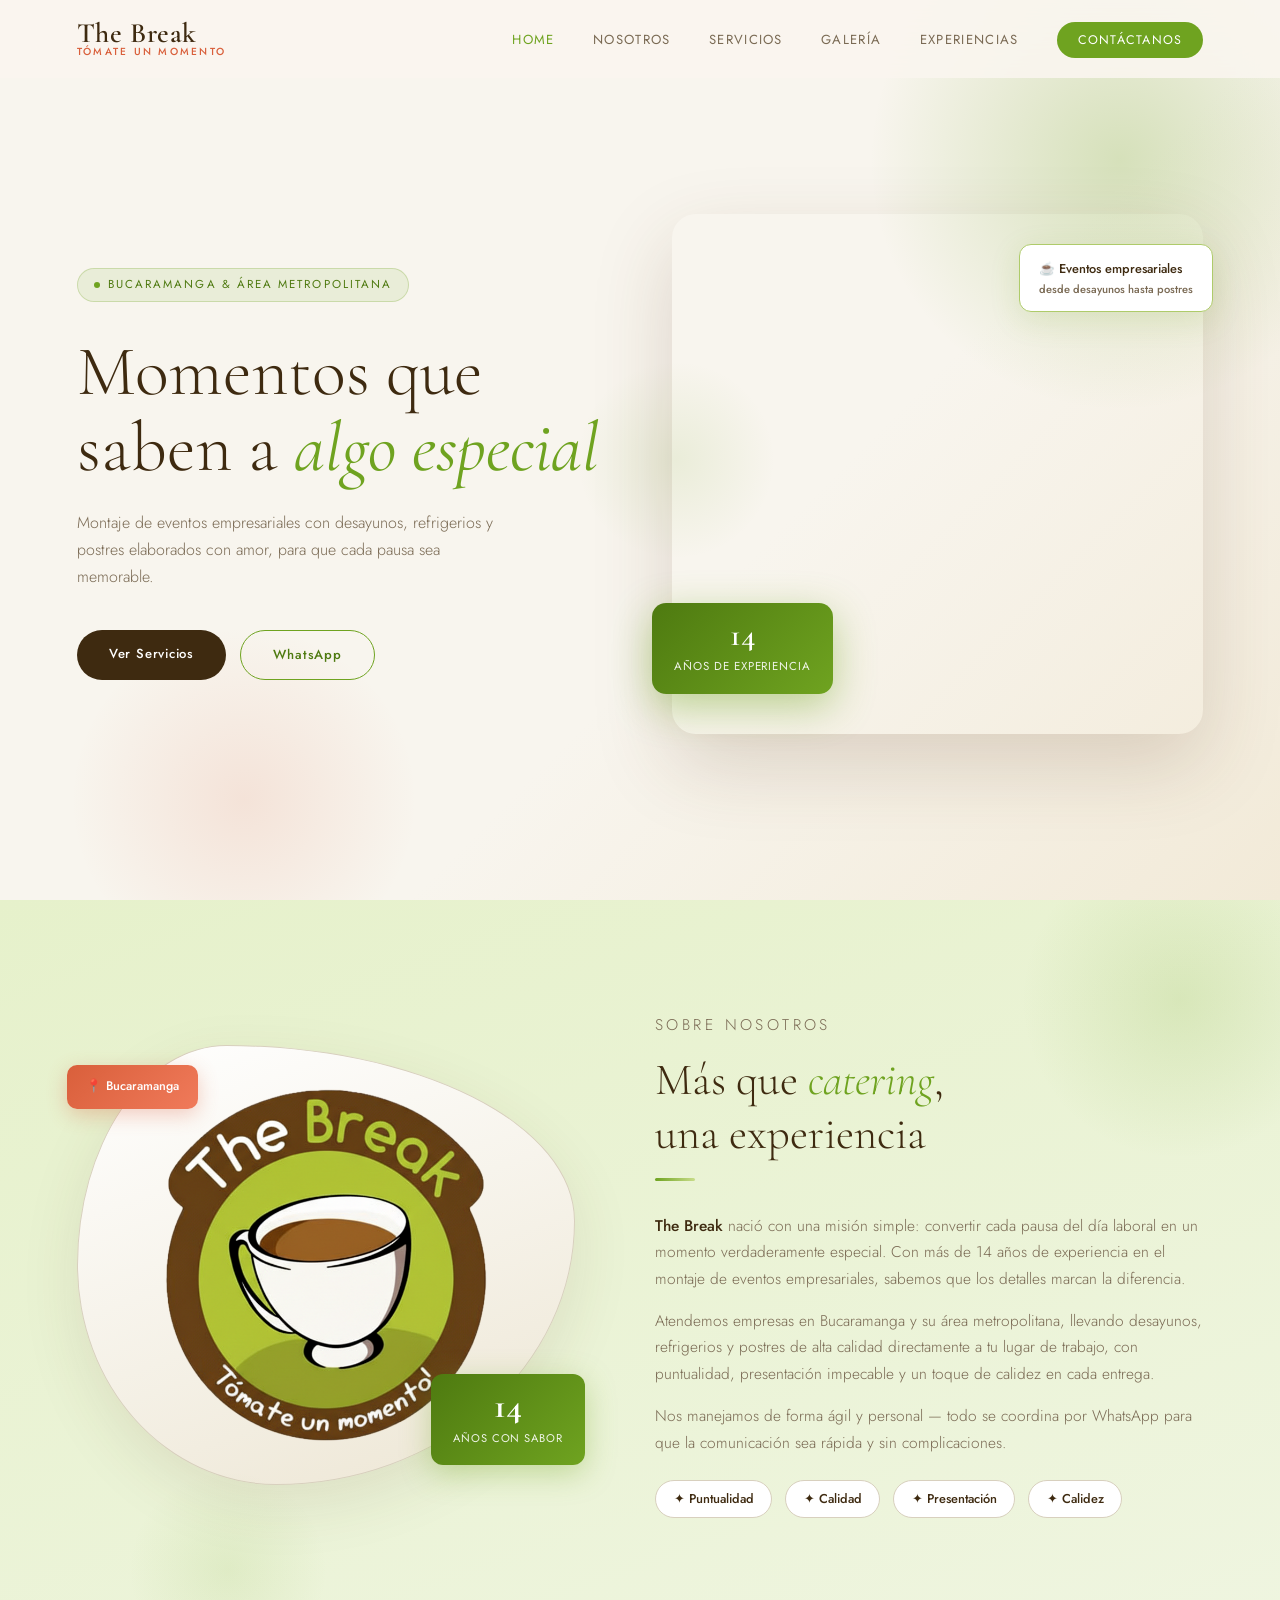
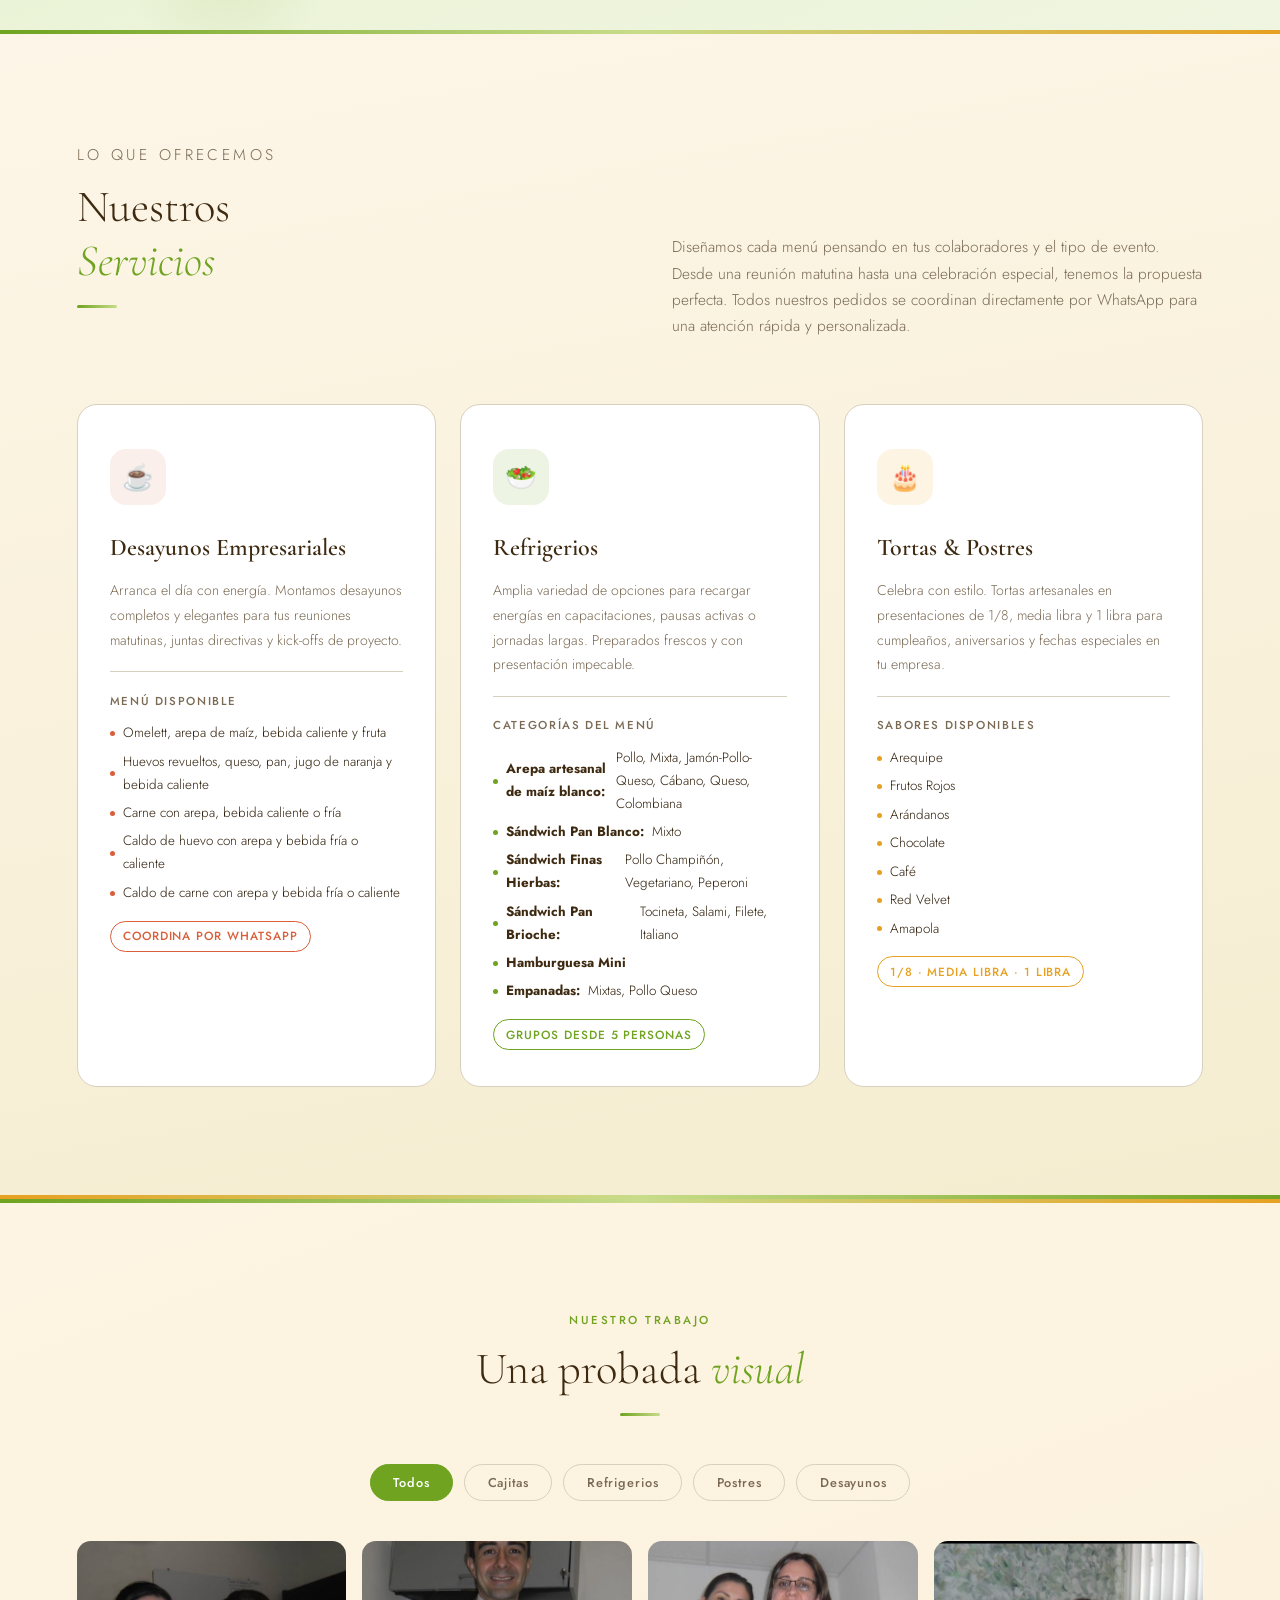
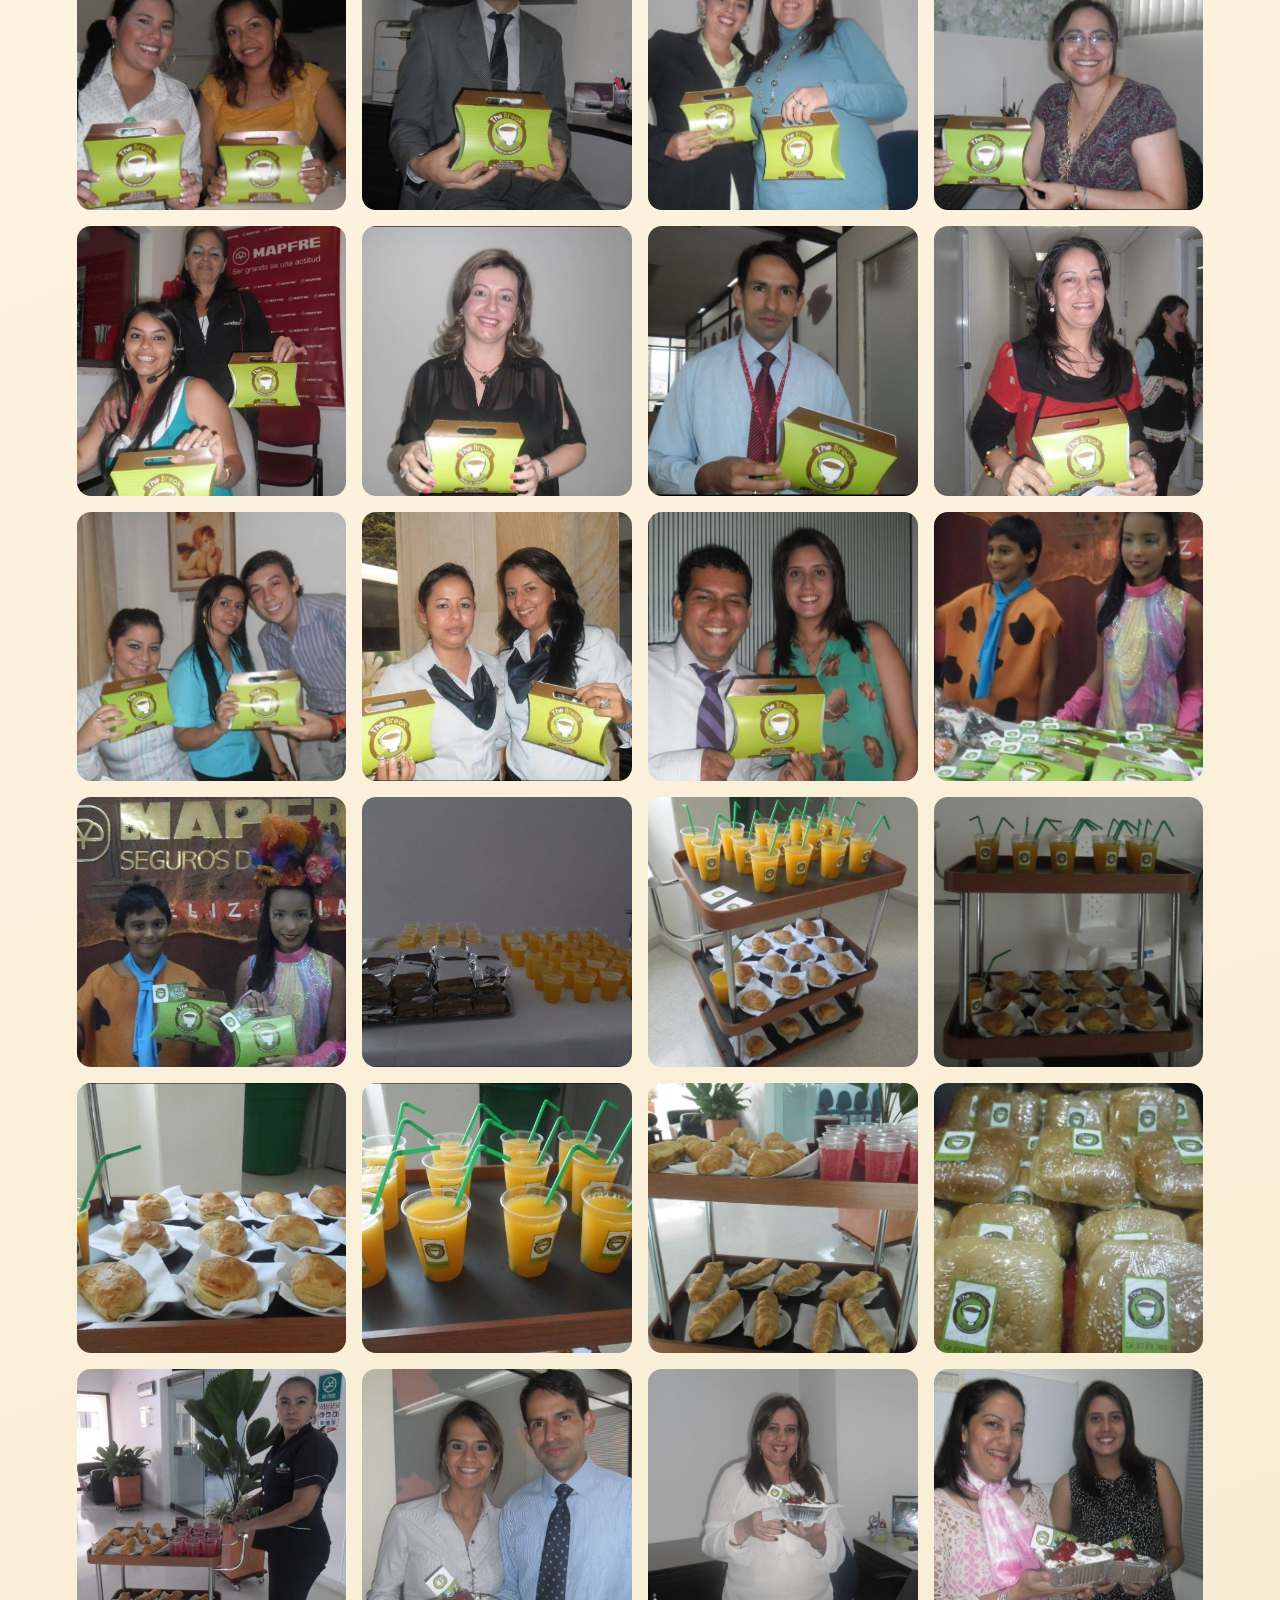
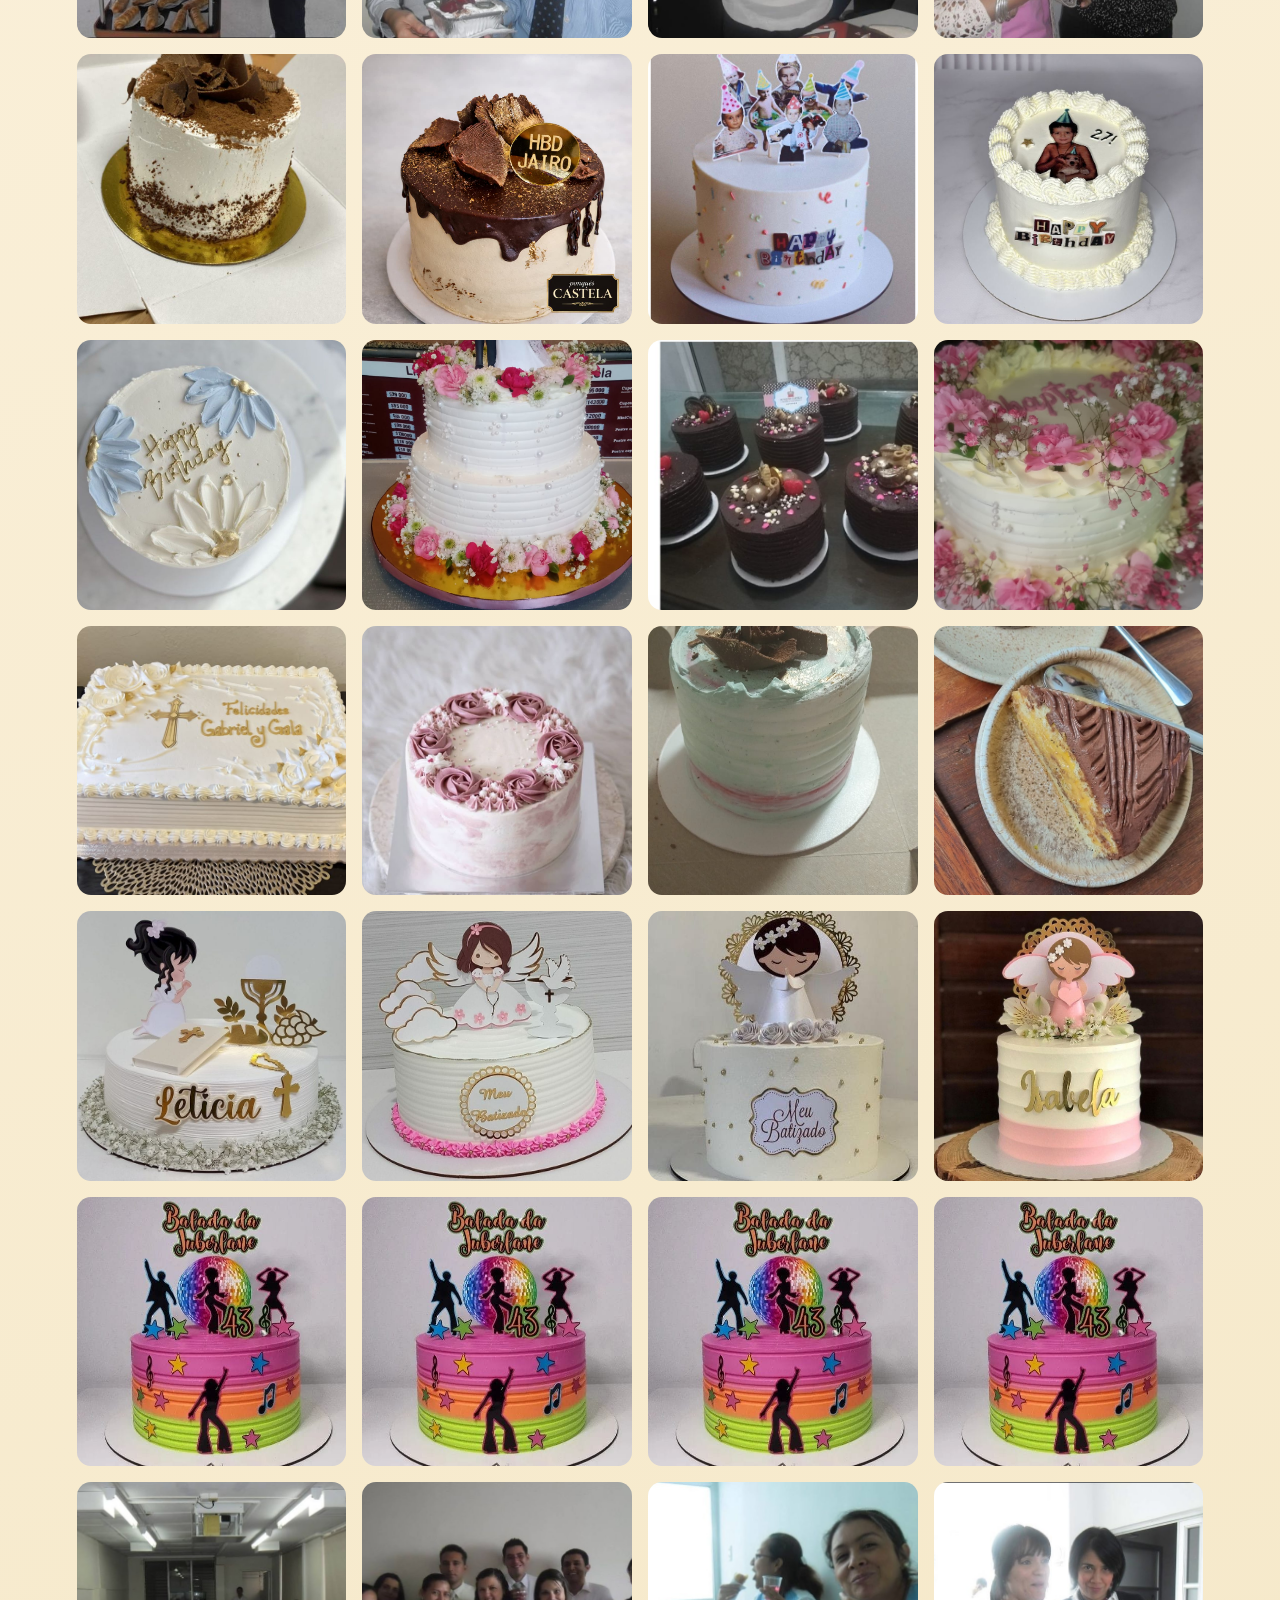
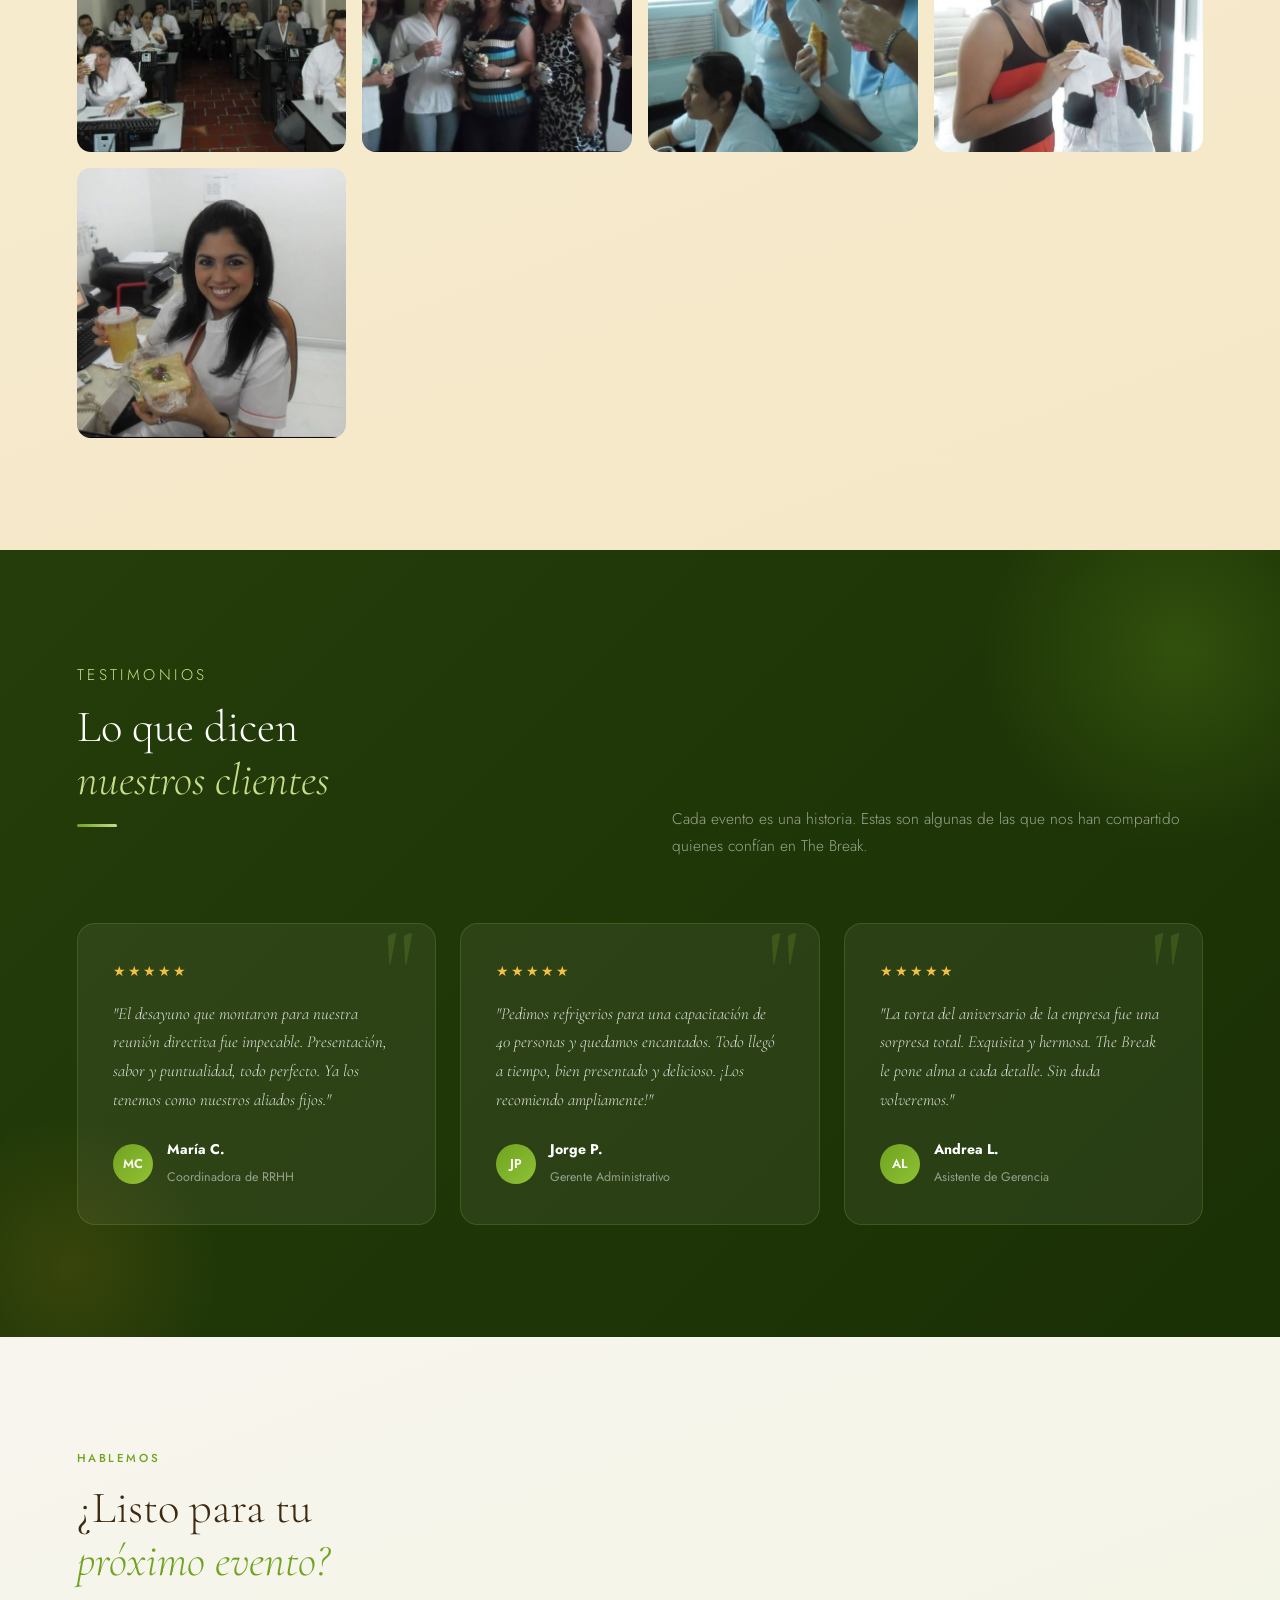
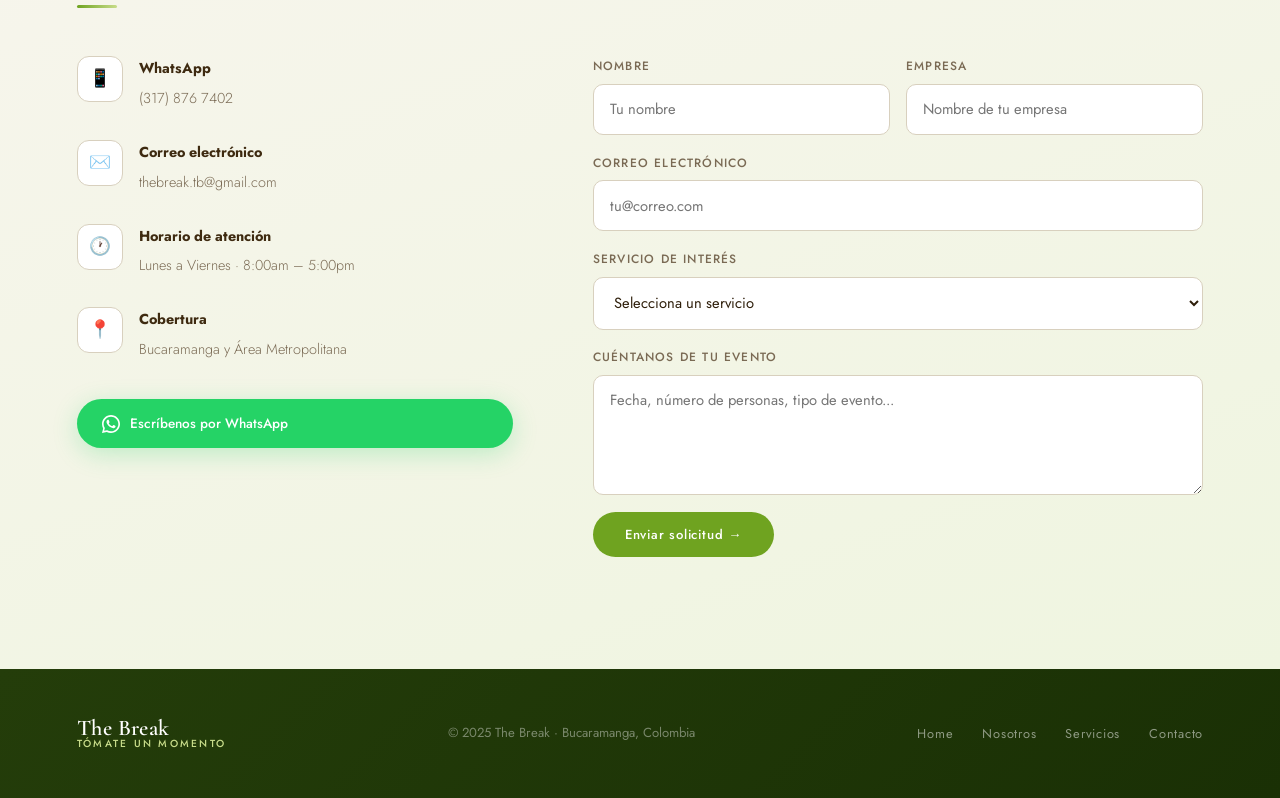
==== index.html @ 2ec9e04c "Feat: :sparkles: Add postre21 postre 22 and postre 23" ====
<!DOCTYPE html>
<html lang="es">
<head>
  <meta charset="UTF-8"/>
  <meta name="viewport" content="width=device-width, initial-scale=1.0"/>
  <title>The Break · Tómate un momento</title>
  <link href="https://fonts.googleapis.com/css2?family=Cormorant+Garamond:ital,wght@0,300;0,400;0,600;1,300;1,400&family=Jost:wght@300;400;500&display=swap" rel="stylesheet"/>
  <link rel="icon" type="image/png" href="./img/favicon.png">
  
  <!-- CSS: Design tokens & variables -->
  <link rel="stylesheet" href="./css/variables.css">
  <!-- CSS: Base styles & utilities -->
  <link rel="stylesheet" href="./css/base.css">
  <!-- CSS: Navigation -->
  <link rel="stylesheet" href="./css/navbar.css">
  <!-- CSS: Hero section -->
  <link rel="stylesheet" href="./css/hero.css">
  <!-- CSS: Common section styles -->
  <link rel="stylesheet" href="./css/sections.css">
  <!-- CSS: Services section -->
  <link rel="stylesheet" href="./css/services.css">
  <!-- CSS: Gallery & Lightbox -->
  <link rel="stylesheet" href="./css/gallery.css">
  <!-- CSS: Testimonials section -->
  <link rel="stylesheet" href="./css/testimonials.css">
  <!-- CSS: Contact section -->
  <link rel="stylesheet" href="./css/contact.css">
  <!-- CSS: Footer -->
  <link rel="stylesheet" href="./css/footer.css">
  <!-- CSS: Animations & keyframes -->
  <link rel="stylesheet" href="./css/animations.css">
  <!-- CSS: Responsive & media queries -->
  <link rel="stylesheet" href="./css/responsive.css">
</head>
<body>

<!-- ── NAV ── -->
<nav id="navbar">
  <div class="logo-wrap">
    <span class="logo-name">The Break</span>
    <span class="logo-tag">Tómate un momento</span>
  </div>
  <ul class="nav-links" id="navLinks">
    <li><a href="#home">Home</a></li>
    <li><a href="#sobre">Nosotros</a></li>
    <li><a href="#servicios">Servicios</a></li>
    <li><a href="#galeria">Galería</a></li>
    <li><a href="#experiencias">Experiencias</a></li>
    <li><a href="#contacto" class="nav-cta">Contáctanos</a></li>
  </ul>
  <button class="hamburger" id="hamburger" aria-label="Menú">
    <span></span><span></span><span></span>
  </button>
</nav>

<!-- ── HERO ── -->
<section id="home">
  <div class="hero-deco"></div>
  <div class="hero-deco2"></div>
  <div class="hero-deco3"></div>

  <div class="hero-text">
    <div class="hero-chip">Bucaramanga &amp; Área Metropolitana</div>
    <h1 class="hero-title">
      Momentos que<br>saben a <em>algo especial</em>
    </h1>
    <p class="hero-sub">
      Montaje de eventos empresariales con desayunos, refrigerios y postres elaborados con amor, para que cada pausa sea memorable.
    </p>
    <div class="hero-btns">
      <a href="#servicios" class="btn btn-primary">Ver Servicios</a>
      <a href="https://wa.me/573178767402" target="_blank" class="btn btn-outline">WhatsApp</a>
    </div>
  </div>

  <div class="hero-visual">
    <div class="hero-img-main" style="background:none; border-radius:24px; overflow:hidden;">
      <iframe
        width="100%"
        height="100%"
        src="https://www.youtube.com/embed/P0K1qlj6mms?autoplay=0&rel=0"
        title="The Break"
        frameborder="0"
        allow="accelerometer; autoplay; clipboard-write; encrypted-media; gyroscope; picture-in-picture"
        allowfullscreen
        style="position:absolute; inset:0; width:100%; height:100%;">
      </iframe>
    </div>
    <div class="hero-badge">
      <strong>14</strong>
      <span>Años de experiencia</span>
    </div>
    <div class="hero-badge2">
      ☕ Eventos empresariales
      <span>desde desayunos hasta postres</span>
    </div>
  </div>
</section>

<!-- ── SOBRE NOSOTROS ── -->
<section id="sobre">
  <div class="about-grid reveal">
    <div class="about-visual">
      <div class="about-shape">
        <img
          src="img/logo.png"
          alt="The Break Logo"
          style="width:65%; object-fit:contain;">
      </div>
      <div class="about-pill">
        <strong>14</strong>
        <span>Años con sabor</span>
      </div>
      <div class="about-pill2">📍 Bucaramanga</div>
    </div>

    <div class="about-text">
      <p class="s-label">Sobre Nosotros</p>
      <h2 class="s-title">Más que <em>catering</em>,<br>una experiencia</h2>
      <div class="s-line"></div>
      <p>
        <strong>The Break</strong> nació con una misión simple: convertir cada pausa del día laboral en un momento verdaderamente especial. Con más de 14 años de experiencia en el montaje de eventos empresariales, sabemos que los detalles marcan la diferencia.
      </p>
      <p>
        Atendemos empresas en Bucaramanga y su área metropolitana, llevando desayunos, refrigerios y postres de alta calidad directamente a tu lugar de trabajo, con puntualidad, presentación impecable y un toque de calidez en cada entrega.
      </p>
      <p>
        Nos manejamos de forma ágil y personal — todo se coordina por WhatsApp para que la comunicación sea rápida y sin complicaciones.
      </p>
      <div class="about-vals">
        <span class="val-chip">✦ Puntualidad</span>
        <span class="val-chip">✦ Calidad</span>
        <span class="val-chip">✦ Presentación</span>
        <span class="val-chip">✦ Calidez</span>
      </div>
    </div>
  </div>
</section>

<!-- ── SERVICIOS ── -->
<section id="servicios">
  <div class="services-intro reveal">
    <div>
      <p class="s-label">Lo que ofrecemos</p>
      <h2 class="s-title">Nuestros<br><em>Servicios</em></h2>
      <div class="s-line"></div>
    </div>
    <p>Diseñamos cada menú pensando en tus colaboradores y el tipo de evento. Desde una reunión matutina hasta una celebración especial, tenemos la propuesta perfecta. Todos nuestros pedidos se coordinan directamente por WhatsApp para una atención rápida y personalizada.</p>
  </div>

  <div class="services-grid reveal">

    <!-- DESAYUNOS -->
    <div class="svc-card">
      <div class="svc-icon">☕</div>
      <h3>Desayunos Empresariales</h3>
      <p>Arranca el día con energía. Montamos desayunos completos y elegantes para tus reuniones matutinas, juntas directivas y kick-offs de proyecto.</p>
      <div class="svc-details">
        <h4>Menú disponible</h4>
        <ul class="svc-includes">
          <li>Omelett, arepa de maíz, bebida caliente y fruta</li>
          <li>Huevos revueltos, queso, pan, jugo de naranja y bebida caliente</li>
          <li>Carne con arepa, bebida caliente o fría</li>
          <li>Caldo de huevo con arepa y bebida fría o caliente</li>
          <li>Caldo de carne con arepa y bebida fría o caliente</li>
        </ul>
        <span class="svc-tag">Coordina por WhatsApp</span>
      </div>
    </div>

    <!-- REFRIGERIOS -->
    <div class="svc-card">
      <div class="svc-icon">🥗</div>
      <h3>Refrigerios</h3>
      <p>Amplia variedad de opciones para recargar energías en capacitaciones, pausas activas o jornadas largas. Preparados frescos y con presentación impecable.</p>
      <div class="svc-details">
        <h4>Categorías del menú</h4>
        <ul class="svc-includes">
          <li><strong style="color:var(--cafe)">Arepa artesanal de maíz blanco:</strong> Pollo, Mixta, Jamón-Pollo-Queso, Cábano, Queso, Colombiana</li>
          <li><strong style="color:var(--cafe)">Sándwich Pan Blanco:</strong> Mixto</li>
          <li><strong style="color:var(--cafe)">Sándwich Finas Hierbas:</strong> Pollo Champiñón, Vegetariano, Peperoni</li>
          <li><strong style="color:var(--cafe)">Sándwich Pan Brioche:</strong> Tocineta, Salami, Filete, Italiano</li>
          <li><strong style="color:var(--cafe)">Hamburguesa Mini</strong></li>
          <li><strong style="color:var(--cafe)">Empanadas:</strong> Mixtas, Pollo Queso</li>
        </ul>
        <span class="svc-tag">Grupos desde 5 personas</span>
      </div>
    </div>

    <!-- TORTAS & POSTRES -->
    <div class="svc-card">
      <div class="svc-icon">🎂</div>
      <h3>Tortas &amp; Postres</h3>
      <p>Celebra con estilo. Tortas artesanales en presentaciones de 1/8, media libra y 1 libra para cumpleaños, aniversarios y fechas especiales en tu empresa.</p>
      <div class="svc-details">
        <h4>Sabores disponibles</h4>
        <ul class="svc-includes">
          <li>Arequipe</li>
          <li>Frutos Rojos</li>
          <li>Arándanos</li>
          <li>Chocolate</li>
          <li>Café</li>
          <li>Red Velvet</li>
          <li>Amapola</li>
        </ul>
        <span class="svc-tag">1/8 · Media Libra · 1 Libra</span>
      </div>
    </div>

  </div>
</section>

<!-- ── GALERÍA ── -->
<section id="galeria">
  <div class="reveal" style="text-align:center; max-width:560px; margin:0 auto 3rem;">
    <p class="s-label">Nuestro trabajo</p>
    <h2 class="s-title">Una probada <em>visual</em></h2>
    <div class="s-line" style="margin: 0 auto 0;"></div>
  </div>

  <div class="gallery-filters reveal">
    <button class="gf-btn active" data-filter="all">Todos</button>
    <button class="gf-btn" data-filter="cajita">Cajitas</button>
    <button class="gf-btn" data-filter="refrigerio">Refrigerios</button>
    <button class="gf-btn" data-filter="postres">Postres</button>
    <button class="gf-btn" data-filter="desayuno">Desayunos</button>
  </div>

  <div class="gallery-grid reveal" id="galleryGrid">
    <!-- Cajitas 1–13 -->
    <div class="g-item" data-cat="cajita"><img src="img/cajita1.jpeg" alt="Cajita 1" loading="lazy"/><div class="g-overlay"><span>Cajitas</span></div></div>
    <div class="g-item" data-cat="cajita"><img src="img/cajita2.jpeg" alt="Cajita 2" loading="lazy"/><div class="g-overlay"><span>Cajitas</span></div></div>
    <div class="g-item" data-cat="cajita"><img src="img/cajita3.jpeg" alt="Cajita 3" loading="lazy"/><div class="g-overlay"><span>Cajitas</span></div></div>
    <div class="g-item" data-cat="cajita"><img src="img/cajita4.jpeg" alt="Cajita 4" loading="lazy"/><div class="g-overlay"><span>Cajitas</span></div></div>
    <div class="g-item" data-cat="cajita"><img src="img/cajita5.jpeg" alt="Cajita 5" loading="lazy"/><div class="g-overlay"><span>Cajitas</span></div></div>
    <div class="g-item" data-cat="cajita"><img src="img/cajita6.jpeg" alt="Cajita 6" loading="lazy"/><div class="g-overlay"><span>Cajitas</span></div></div>
    <div class="g-item" data-cat="cajita"><img src="img/cajita7.jpeg" alt="Cajita 7" loading="lazy"/><div class="g-overlay"><span>Cajitas</span></div></div>
    <div class="g-item" data-cat="cajita"><img src="img/cajita8.jpeg" alt="Cajita 8" loading="lazy"/><div class="g-overlay"><span>Cajitas</span></div></div>
    <div class="g-item" data-cat="cajita"><img src="img/cajita9.jpeg" alt="Cajita 9" loading="lazy"/><div class="g-overlay"><span>Cajitas</span></div></div>
    <div class="g-item" data-cat="cajita"><img src="img/cajita10.jpeg" alt="Cajita 10" loading="lazy"/><div class="g-overlay"><span>Cajitas</span></div></div>
    <div class="g-item" data-cat="cajita"><img src="img/cajita11.jpeg" alt="Cajita 11" loading="lazy"/><div class="g-overlay"><span>Cajitas</span></div></div>
    <div class="g-item" data-cat="cajita"><img src="img/cajita12.jpeg" alt="Cajita 12" loading="lazy"/><div class="g-overlay"><span>Cajitas</span></div></div>
    <div class="g-item" data-cat="cajita"><img src="img/cajita13.jpeg" alt="Cajita 13" loading="lazy"/><div class="g-overlay"><span>Cajitas</span></div></div>
    <!-- Refrigerios 1–8 -->
    <div class="g-item" data-cat="refrigerio"><img src="img/refrigerio1.jpeg" alt="Refrigerio 1" loading="lazy"/><div class="g-overlay"><span>Refrigerios</span></div></div>
    <div class="g-item" data-cat="refrigerio"><img src="img/refrigerio2.jpeg" alt="Refrigerio 2" loading="lazy"/><div class="g-overlay"><span>Refrigerios</span></div></div>
    <div class="g-item" data-cat="refrigerio"><img src="img/refrigerio3.jpeg" alt="Refrigerio 3" loading="lazy"/><div class="g-overlay"><span>Refrigerios</span></div></div>
    <div class="g-item" data-cat="refrigerio"><img src="img/refrigerio4.jpeg" alt="Refrigerio 4" loading="lazy"/><div class="g-overlay"><span>Refrigerios</span></div></div>
    <div class="g-item" data-cat="refrigerio"><img src="img/refrigerio5.jpeg" alt="Refrigerio 5" loading="lazy"/><div class="g-overlay"><span>Refrigerios</span></div></div>
    <div class="g-item" data-cat="refrigerio"><img src="img/refrigerio6.jpeg" alt="Refrigerio 6" loading="lazy"/><div class="g-overlay"><span>Refrigerios</span></div></div>
    <div class="g-item" data-cat="refrigerio"><img src="img/refrigerio7.jpeg" alt="Refrigerio 7" loading="lazy"/><div class="g-overlay"><span>Refrigerios</span></div></div>
    <div class="g-item" data-cat="refrigerio"><img src="img/refrigerio8.jpeg" alt="Refrigerio 8" loading="lazy"/><div class="g-overlay"><span>Refrigerios</span></div></div>
    <!-- Postres 1–20 -->
    <div class="g-item" data-cat="postres"><img src="img/postre1.jpeg" alt="Postre 1" loading="lazy"/><div class="g-overlay"><span>Postres</span></div></div>
    <div class="g-item" data-cat="postres"><img src="img/postre2.jpeg" alt="Postre 2" loading="lazy"/><div class="g-overlay"><span>Postres</span></div></div>
    <div class="g-item" data-cat="postres"><img src="img/postre3.jpeg" alt="Postre 3" loading="lazy"/><div class="g-overlay"><span>Postres</span></div></div>
    <div class="g-item" data-cat="postres"><img src="img/postre4.jpeg" alt="Postre 4" loading="lazy"/><div class="g-overlay"><span>Postres</span></div></div>
    <div class="g-item" data-cat="postres"><img src="img/postre5.jpeg" alt="Postre 5" loading="lazy"/><div class="g-overlay"><span>Postres</span></div></div>
    <div class="g-item" data-cat="postres"><img src="img/postre6.jpeg" alt="Postre 6" loading="lazy"/><div class="g-overlay"><span>Postres</span></div></div>
    <div class="g-item" data-cat="postres"><img src="img/postre7.jpeg" alt="Postre 7" loading="lazy"/><div class="g-overlay"><span>Postres</span></div></div>
    <div class="g-item" data-cat="postres"><img src="img/postre8.jpeg" alt="Postre 8" loading="lazy"/><div class="g-overlay"><span>Postres</span></div></div>
    <div class="g-item" data-cat="postres"><img src="img/postre9.jpeg" alt="Postre 9" loading="lazy"/><div class="g-overlay"><span>Postres</span></div></div>
    <div class="g-item" data-cat="postres"><img src="img/postre10.jpeg" alt="Postre 10" loading="lazy"/><div class="g-overlay"><span>Postres</span></div></div>
    <div class="g-item" data-cat="postres"><img src="img/postre11.jpeg" alt="Postre 11" loading="lazy"/><div class="g-overlay"><span>Postres</span></div></div>
    <div class="g-item" data-cat="postres"><img src="img/postre12.jpeg" alt="Postre 12" loading="lazy"/><div class="g-overlay"><span>Postres</span></div></div>
    <div class="g-item" data-cat="postres"><img src="img/postre13.jpeg" alt="Postre 13" loading="lazy"/><div class="g-overlay"><span>Postres</span></div></div>
    <div class="g-item" data-cat="postres"><img src="img/postre14.jpeg" alt="Postre 14" loading="lazy"/><div class="g-overlay"><span>Postres</span></div></div>
    <div class="g-item" data-cat="postres"><img src="img/postre15.jpeg" alt="Postre 15" loading="lazy"/><div class="g-overlay"><span>Postres</span></div></div>
    <div class="g-item" data-cat="postres"><img src="img/postre16.jpeg" alt="Postre 16" loading="lazy"/><div class="g-overlay"><span>Postres</span></div></div>
    <div class="g-item" data-cat="postres"><img src="img/postre17.jpeg" alt="Postre 17" loading="lazy"/><div class="g-overlay"><span>Postres</span></div></div>
    <div class="g-item" data-cat="postres"><img src="img/postre18.jpeg" alt="Postre 18" loading="lazy"/><div class="g-overlay"><span>Postres</span></div></div>
    <div class="g-item" data-cat="postres"><img src="img/postre19.jpeg" alt="Postre 19" loading="lazy"/><div class="g-overlay"><span>Postres</span></div></div>
    <div class="g-item" data-cat="postres"><img src="img/postre20.jpeg" alt="Postre 20" loading="lazy"/><div class="g-overlay"><span>Postres</span></div></div>
     <div class="g-item" data-cat="postres"><img src="img/postre20.jpeg" alt="Postre 21" loading="lazy"/><div class="g-overlay"><span>Postres</span></div></div>
      <div class="g-item" data-cat="postres"><img src="img/postre20.jpeg" alt="Postre 22" loading="lazy"/><div class="g-overlay"><span>Postres</span></div></div>
       <div class="g-item" data-cat="postres"><img src="img/postre20.jpeg" alt="Postre 23" loading="lazy"/><div class="g-overlay"><span>Postres</span></div></div>
    <!-- Desayunos 1–5 -->
    <div class="g-item" data-cat="desayuno"><img src="img/desayuno1.jpeg" alt="Desayuno 1" loading="lazy"/><div class="g-overlay"><span>Desayunos</span></div></div>
    <div class="g-item" data-cat="desayuno"><img src="img/desayuno2.jpeg" alt="Desayuno 2" loading="lazy"/><div class="g-overlay"><span>Desayunos</span></div></div>
    <div class="g-item" data-cat="desayuno"><img src="img/desayuno3.jpeg" alt="Desayuno 3" loading="lazy"/><div class="g-overlay"><span>Desayunos</span></div></div>
    <div class="g-item" data-cat="desayuno"><img src="img/desayuno4.jpeg" alt="Desayuno 4" loading="lazy"/><div class="g-overlay"><span>Desayunos</span></div></div>
    <div class="g-item" data-cat="desayuno"><img src="img/desayuno5.jpeg" alt="Desayuno 5" loading="lazy"/><div class="g-overlay"><span>Desayunos</span></div></div>
  </div>

  <!-- Lightbox -->
  <div class="lightbox" id="lightbox">
    <button class="lb-close" id="lbClose">✕</button>
    <button class="lb-nav lb-prev" id="lbPrev">‹</button>
    <div class="lb-img-wrap">
      <img id="lbImg" src="" alt=""/>
    </div>
    <button class="lb-nav lb-next" id="lbNext">›</button>
  </div>
</section>

<!-- ── EXPERIENCIAS ── -->
<section id="experiencias">
  <div class="exp-intro reveal">
    <div>
      <p class="s-label">Testimonios</p>
      <h2 class="s-title">Lo que dicen<br><em>nuestros clientes</em></h2>
      <div class="s-line"></div>
    </div>
    <p style="color:rgba(255,255,255,.55); font-weight:300; font-size:.97rem;">Cada evento es una historia. Estas son algunas de las que nos han compartido quienes confían en The Break.</p>
  </div>

  <div class="exp-grid reveal">
    <div class="exp-card">
      <div class="stars">★★★★★</div>
      <blockquote>"El desayuno que montaron para nuestra reunión directiva fue impecable. Presentación, sabor y puntualidad, todo perfecto. Ya los tenemos como nuestros aliados fijos."</blockquote>
      <div class="exp-author">
        <div class="avatar">MC</div>
        <div>
          <strong>María C.</strong>
          <span>Coordinadora de RRHH</span>
        </div>
      </div>
    </div>
    <div class="exp-card">
      <div class="stars">★★★★★</div>
      <blockquote>"Pedimos refrigerios para una capacitación de 40 personas y quedamos encantados. Todo llegó a tiempo, bien presentado y delicioso. ¡Los recomiendo ampliamente!"</blockquote>
      <div class="exp-author">
        <div class="avatar">JP</div>
        <div>
          <strong>Jorge P.</strong>
          <span>Gerente Administrativo</span>
        </div>
      </div>
    </div>
    <div class="exp-card">
      <div class="stars">★★★★★</div>
      <blockquote>"La torta del aniversario de la empresa fue una sorpresa total. Exquisita y hermosa. The Break le pone alma a cada detalle. Sin duda volveremos."</blockquote>
      <div class="exp-author">
        <div class="avatar">AL</div>
        <div>
          <strong>Andrea L.</strong>
          <span>Asistente de Gerencia</span>
        </div>
      </div>
    </div>
  </div>
</section>

<!-- ── CONTACTO ── -->
<section id="contacto">
  <div class="reveal" style="max-width:520px;">
    <p class="s-label">Hablemos</p>
    <h2 class="s-title">¿Listo para tu<br><em>próximo evento?</em></h2>
    <div class="s-line"></div>
  </div>

  <div class="contact-grid reveal">
    <div class="contact-info">
      <div class="c-item">
        <div class="c-icon">📱</div>
        <div>
          <strong>WhatsApp</strong>
          <a href="https://wa.me/573178767402" target="_blank">(317) 876 7402</a>
        </div>
      </div>
      <div class="c-item">
        <div class="c-icon">✉️</div>
        <div>
          <strong>Correo electrónico</strong>
          <a href="mailto:⁠thebreak.tb@gmail.com">⁠thebreak.tb@gmail.com</a>
        </div>
      </div>
      <div class="c-item">
        <div class="c-icon">🕐</div>
        <div>
          <strong>Horario de atención</strong>
          <span>Lunes a Viernes · 8:00am – 5:00pm</span>
        </div>
      </div>
      <div class="c-item">
        <div class="c-icon">📍</div>
        <div>
          <strong>Cobertura</strong>
          <span>Bucaramanga y Área Metropolitana</span>
        </div>
      </div>

      <a href="https://wa.me/573178767402?text=Hola%20The%20Break%2C%20quisiera%20cotizar%20un%20evento%20empresarial" target="_blank" class="wa-cta">
        <svg width="18" height="18" viewBox="0 0 24 24" fill="white"><path d="M17.472 14.382c-.297-.149-1.758-.867-2.03-.967-.273-.099-.471-.148-.67.15-.197.297-.767.966-.94 1.164-.173.199-.347.223-.644.075-.297-.15-1.255-.463-2.39-1.475-.883-.788-1.48-1.761-1.653-2.059-.173-.297-.018-.458.13-.606.134-.133.298-.347.446-.52.149-.174.198-.298.298-.497.099-.198.05-.371-.025-.52-.075-.149-.669-1.612-.916-2.207-.242-.579-.487-.5-.669-.51-.173-.008-.371-.01-.57-.01-.198 0-.52.074-.792.372-.272.297-1.04 1.016-1.04 2.479 0 1.462 1.065 2.875 1.213 3.074.149.198 2.096 3.2 5.077 4.487.709.306 1.262.489 1.694.625.712.227 1.36.195 1.871.118.571-.085 1.758-.719 2.006-1.413.248-.694.248-1.289.173-1.413-.074-.124-.272-.198-.57-.347z"/><path d="M12 0C5.373 0 0 5.373 0 12c0 2.126.558 4.12 1.531 5.856L0 24l6.293-1.499A11.94 11.94 0 0012 24c6.627 0 12-5.373 12-12S18.627 0 12 0zm0 21.818a9.8 9.8 0 01-5.007-1.37l-.36-.213-3.733.889.935-3.626-.234-.373A9.773 9.773 0 012.182 12C2.182 6.57 6.57 2.182 12 2.182c5.43 0 9.818 4.388 9.818 9.818 0 5.43-4.388 9.818-9.818 9.818z"/></svg>
        Escríbenos por WhatsApp
      </a>
    </div>

    <form name="contacto"
      method="POST"
      data-netlify="true"
      netlify-honeypot="bot-field">
      
      <input type="hidden" name="form-name" value="contacto" />
      
      <p style="display:none">
        <label>Don’t fill this out: <input name="bot-field" /></label>
      </p>
      <div class="form-row">
        <div class="form-group">
          <label for="nombre">Nombre</label>
          <input type="text" id="nombre" name="nombre" placeholder="Tu nombre" required/>
        </div>
        <div class="form-group">
          <label for="empresa">Empresa</label>
          <input type="text" id="empresa" name="empresa" placeholder="Nombre de tu empresa"/>
        </div>
      </div>
      <div class="form-group">
        <label for="email">Correo electrónico</label>
        <input type="email" id="email" name="email" placeholder="tu@correo.com" required/>
      </div>
      <div class="form-group">
        <label for="servicio">Servicio de interés</label>
        <select id="servicio" name="servicio">
          <option value="">Selecciona un servicio</option>
          <option>Desayuno Empresarial</option>
          <option>Refrigerios</option>
          <option>Torta &amp; Postres</option>
          <option>Paquete completo</option>
        </select>
      </div>
      <div class="form-group">
        <label for="mensaje">Cuéntanos de tu evento</label>
        <textarea id="mensaje" name="mensaje" placeholder="Fecha, número de personas, tipo de evento..." required></textarea>
      </div>
      <button type="submit" class="btn btn-verde" style="align-self:flex-start; font-family:'Jost',sans-serif;">
        Enviar solicitud →
      </button>
      <p id="formMsg" style="color:var(--verde-dk); font-size:.88rem; display:none; font-weight:500;">
        ✓ ¡Mensaje recibido! Te contactaremos pronto.
      </p>
    </form>
  </div>
</section>

<!-- ── FOOTER ── -->
<footer>
  <div class="footer-logo logo-wrap">
    <span class="logo-name">The Break</span>
    <span class="logo-tag">Tómate un momento</span>
  </div>
  <p>© 2025 The Break · Bucaramanga, Colombia</p>
  <div class="footer-links">
    <a href="#home">Home</a>
    <a href="#sobre">Nosotros</a>
    <a href="#servicios">Servicios</a>
    <a href="#contacto">Contacto</a>
  </div>
</footer>

<script type="module" src="./js/main.js"></script>
</body>
</html>
---- css/variables.css ----
/* ──────────────────────────────────────────────────────
   THE BREAK · DESIGN TOKENS & VARIABLES
   Color palette, typography, spacing
   ────────────────────────────────────────────────────── */

:root {
  /* ── COLORS: PRIMARY ── */
  --verde:      #6FA320;
  --verde-lt:   #8FC235;
  --verde-dk:   #4E7A10;
  --verde-pale: #EFF5E0;
  --verde-mid:  #C8DC8A;
  --verde-bg:   #243D0A;

  /* ── COLORS: ACCENTS ── */
  --coral:      #D95F3B;
  --coral-lt:   #F07A5A;
  --amber:      #E8A020;
  --amber-lt:   #F5C040;

  /* ── COLORS: NEUTRALS ── */
  --cafe:       #3E2A10;
  --cafe-lt:    #5C3F1C;
  --crema:      #F8F5EE;
  --crema2:     #EDE6D4;
  --crema3:     #E6F1CB;
  --blanco:     #ffffff;
  --texto:      #2E1E0A;
  --muted:      #7A6A54;
  --border:     #D8D0BE;
  --border-v:   #AECB6A;

  /* ── TYPOGRAPHY ── */
  --font-serif: 'Cormorant Garamond', serif;
  --font-sans: 'Jost', sans-serif;

  /* ── TRANSITIONS ── */
  --transition-fast: 0.2s;
  --transition-base: 0.3s;
  --transition-smooth: 0.4s;
  --transition-slow: 0.75s;
}
---- css/base.css ----
/* ──────────────────────────────────────────────────────
   THE BREAK · BASE STYLES
   Reset, typography, global layout
   ────────────────────────────────────────────────────── */

*,
*::before,
*::after {
  margin: 0;
  padding: 0;
  box-sizing: border-box;
}

html {
  scroll-behavior: smooth;
}

body {
  background: var(--crema);
  color: var(--texto);
  font-family: var(--font-sans);
  font-size: 16px;
  line-height: 1.7;
  position: relative;
}

/* Scrollbar styling */
::-webkit-scrollbar {
  width: 4px;
}

::-webkit-scrollbar-thumb {
  background: var(--verde);
  border-radius: 4px;
}

/* Noise texture overlay */
body::before {
  content: '';
  position: fixed;
  inset: 0;
  pointer-events: none;
  z-index: 0;
  opacity: 0.025;
  background-image: url("data:image/svg+xml,%3Csvg xmlns='http://www.w3.org/2000/svg' width='300' height='300'%3E%3Cfilter id='noise'%3E%3CfeTurbulence type='fractalNoise' baseFrequency='0.75' numOctaves='4' stitchTiles='stitch'/%3E%3C/filter%3E%3Crect width='300' height='300' filter='url(%23noise)' opacity='1'/%3E%3C/svg%3E");
}

/* Utility classes */
.btn {
  padding: 0.8rem 2rem;
  border-radius: 100px;
  font-size: 0.82rem;
  font-weight: 500;
  text-decoration: none;
  letter-spacing: 0.06em;
  transition: all var(--transition-base);
  cursor: pointer;
  border: none;
  font-family: var(--font-sans);
  display: inline-block;
}

.btn-primary {
  background: var(--cafe);
  color: var(--blanco);
}

.btn-primary:hover {
  background: var(--cafe-lt);
  transform: translateY(-2px);
  box-shadow: 0 8px 24px rgba(62, 42, 16, 0.25);
}

.btn-outline {
  background: transparent;
  color: var(--verde-dk);
  border: 1.5px solid var(--verde);
}

.btn-outline:hover {
  background: var(--verde);
  color: var(--blanco);
  transform: translateY(-2px);
}

.btn-verde {
  background: var(--verde);
  color: var(--blanco);
}

.btn-verde:hover {
  background: var(--verde-lt);
  transform: translateY(-2px);
  box-shadow: 0 8px 24px rgba(111, 163, 32, 0.35);
}

.btn-coral {
  background: var(--coral);
  color: var(--blanco);
}

.btn-coral:hover {
  background: var(--coral-lt);
  transform: translateY(-2px);
}

/* Reveal animation class */
.reveal {
  opacity: 0;
  transform: translateY(28px);
  transition: opacity var(--transition-slow) ease, transform var(--transition-slow) ease;
}

.reveal.visible {
  opacity: 1;
  transform: none;
}
---- css/navbar.css ----
/* ──────────────────────────────────────────────────────
   THE BREAK · NAVBAR STYLES
   Navigation, logo, hamburger menu
   ────────────────────────────────────────────────────── */

nav {
  position: fixed;
  top: 0;
  left: 0;
  right: 0;
  z-index: 100;
  display: flex;
  align-items: center;
  justify-content: space-between;
  padding: 1.2rem 6%;
  background: rgba(250, 246, 239, 0.9);
  backdrop-filter: blur(18px);
  -webkit-backdrop-filter: blur(18px);
  border-bottom: 1px solid transparent;
  transition: border-color var(--transition-smooth), box-shadow var(--transition-smooth);
}

nav.scrolled {
  border-color: var(--border);
  box-shadow: 0 2px 24px rgba(92, 58, 26, 0.07);
}

/* Logo */
.logo-wrap {
  display: flex;
  flex-direction: column;
  line-height: 1;
}

.logo-name {
  font-family: var(--font-serif);
  font-size: 1.75rem;
  font-weight: 600;
  color: var(--cafe);
  letter-spacing: 0.02em;
}

.logo-tag {
  font-size: 0.64rem;
  letter-spacing: 0.22em;
  text-transform: uppercase;
  color: var(--coral);
  font-weight: 500;
}

/* Navigation links */
.nav-links {
  display: flex;
  gap: 2.4rem;
  list-style: none;
}

.nav-links a {
  color: var(--muted);
  text-decoration: none;
  font-size: 0.82rem;
  font-weight: 400;
  letter-spacing: 0.1em;
  text-transform: uppercase;
  transition: color var(--transition-fast);
}

.nav-links a:hover {
  color: var(--cafe);
}

.nav-cta {
  background: var(--verde) !important;
  color: var(--blanco) !important;
  padding: 0.55rem 1.3rem !important;
  border-radius: 100px !important;
  font-size: 0.78rem !important;
  transition: background var(--transition-fast) !important;
}

.nav-cta:hover {
  background: var(--verde-lt) !important;
  color: var(--blanco) !important;
}

/* Hamburger menu */
.hamburger {
  display: none;
  flex-direction: column;
  gap: 5px;
  cursor: pointer;
  background: none;
  border: none;
}

.hamburger span {
  display: block;
  width: 24px;
  height: 1.5px;
  background: var(--cafe);
  transition: 0.3s;
}

.hamburger.open span:nth-child(1) {
  transform: translateY(6.5px) rotate(45deg);
}

.hamburger.open span:nth-child(2) {
  opacity: 0;
}

.hamburger.open span:nth-child(3) {
  transform: translateY(-6.5px) rotate(-45deg);
}
---- css/hero.css ----
/* ──────────────────────────────────────────────────────
   THE BREAK · HERO SECTION STYLES
   Hero banner, decorative elements, badges
   ────────────────────────────────────────────────────── */

#home {
  min-height: 100vh;
  display: grid;
  grid-template-columns: 1fr 1fr;
  align-items: center;
  padding: 8rem 6% 5rem;
  gap: 4rem;
  position: relative;
  overflow: hidden;
  background: linear-gradient(135deg, var(--crema) 60%, #F2EAD8 100%);
}

/* Decorative elements */
.hero-deco {
  position: absolute;
  top: -100px;
  right: -100px;
  width: 520px;
  height: 520px;
  border-radius: 50%;
  background: radial-gradient(circle, rgba(111, 163, 32, 0.25), transparent 68%);
  pointer-events: none;
  animation: pulse 6s ease-in-out infinite;
}

.hero-deco2 {
  position: absolute;
  bottom: -80px;
  left: 5%;
  width: 360px;
  height: 360px;
  border-radius: 50%;
  background: radial-gradient(circle, rgba(217, 95, 59, 0.12), transparent 68%);
  pointer-events: none;
  animation: pulse 8s ease-in-out 2s infinite;
}

.hero-deco3 {
  position: absolute;
  top: 40%;
  left: 45%;
  width: 200px;
  height: 200px;
  border-radius: 50%;
  background: radial-gradient(circle, rgba(111, 163, 32, 0.1), transparent 70%);
  pointer-events: none;
}

/* Hero content */
.hero-text {
  position: relative;
  z-index: 1;
}

.hero-chip {
  display: inline-flex;
  align-items: center;
  gap: 0.5rem;
  font-size: 0.72rem;
  text-transform: uppercase;
  letter-spacing: 0.18em;
  color: var(--verde-dk);
  background: rgba(111, 163, 32, 0.1);
  border: 1px solid rgba(111, 163, 32, 0.25);
  padding: 0.4rem 1rem;
  border-radius: 100px;
  margin-bottom: 2rem;
  opacity: 0;
  animation: fadeUp 0.9s 0.1s forwards;
}

.hero-chip::before {
  content: '';
  width: 6px;
  height: 6px;
  border-radius: 50%;
  background: var(--verde);
  flex-shrink: 0;
  animation: blink 2s infinite;
}

@keyframes blink {
  0%, 100% {
    opacity: 1;
  }
  50% {
    opacity: 0.3;
  }
}

.hero-title {
  font-family: var(--font-serif);
  font-size: clamp(3rem, 5.5vw, 5.2rem);
  font-weight: 300;
  line-height: 1.08;
  color: var(--cafe);
  margin-bottom: 1.4rem;
  opacity: 0;
  animation: fadeUp 0.9s 0.3s forwards;
}

.hero-title em {
  font-style: italic;
  color: var(--verde);
  font-weight: 400;
}

.hero-sub {
  font-size: 1rem;
  color: var(--muted);
  max-width: 420px;
  margin-bottom: 2.5rem;
  font-weight: 300;
  opacity: 0;
  animation: fadeUp 0.9s 0.5s forwards;
}

.hero-btns {
  display: flex;
  gap: 0.9rem;
  flex-wrap: wrap;
  opacity: 0;
  animation: fadeUp 0.9s 0.7s forwards;
}

/* Hero visual */
.hero-visual {
  position: relative;
  height: 520px;
  opacity: 0;
  animation: fadeIn 1.2s 0.4s forwards;
}

.hero-img-main {
  position: absolute;
  inset: 0;
  background: linear-gradient(145deg, var(--crema2), var(--border));
  border-radius: 40% 60% 55% 45% / 50% 45% 55% 50%;
  display: flex;
  align-items: center;
  justify-content: center;
  overflow: hidden;
  box-shadow: 0 30px 80px rgba(92, 58, 26, 0.18);
}

/* Badges */
.hero-badge {
  position: absolute;
  bottom: 40px;
  left: -20px;
  background: linear-gradient(135deg, var(--verde-dk), var(--verde));
  color: var(--blanco);
  padding: 1rem 1.4rem;
  border-radius: 14px;
  text-align: center;
  box-shadow: 0 12px 40px rgba(111, 163, 32, 0.45);
}

.hero-badge strong {
  display: block;
  font-family: var(--font-serif);
  font-size: 2rem;
  font-weight: 600;
  line-height: 1;
}

.hero-badge span {
  font-size: 0.72rem;
  letter-spacing: 0.08em;
  text-transform: uppercase;
  opacity: 0.9;
}

.hero-badge2 {
  position: absolute;
  top: 30px;
  right: -10px;
  background: var(--blanco);
  border: 1.5px solid var(--border-v);
  padding: 0.8rem 1.2rem;
  border-radius: 12px;
  box-shadow: 0 8px 30px rgba(111, 163, 32, 0.15);
  font-size: 0.8rem;
  color: var(--cafe);
  font-weight: 500;
}

.hero-badge2 span {
  color: var(--muted);
  font-size: 0.7rem;
  display: block;
}
---- css/sections.css ----
/* ──────────────────────────────────────────────────────
   THE BREAK · SECTIONS COMMON STYLES
   Section containers, typography, shared components
   ────────────────────────────────────────────────────── */

section {
  padding: 7rem 6%;
}

/* Section typography */
.s-label {
  font-size: 0.72rem;
  text-transform: uppercase;
  letter-spacing: 0.22em;
  color: var(--verde);
  margin-bottom: 0.8rem;
  font-weight: 500;
}

.s-title {
  font-family: var(--font-serif);
  font-size: clamp(2rem, 3.5vw, 3rem);
  font-weight: 300;
  color: var(--cafe);
  line-height: 1.2;
  margin-bottom: 1rem;
}

.s-title em {
  font-style: italic;
  color: var(--verde);
}

.s-line {
  width: 40px;
  height: 3px;
  background: linear-gradient(90deg, var(--verde), var(--verde-mid));
  border-radius: 2px;
  margin-bottom: 2rem;
}

/* ── About section ── */
#sobre {
  background: linear-gradient(160deg, var(--crema3) 0%, var(--verde-pale) 100%);
  position: relative;
  overflow: hidden;
}

#sobre::before {
  content: '';
  position: absolute;
  top: -60px;
  right: -60px;
  width: 320px;
  height: 320px;
  border-radius: 50%;
  background: radial-gradient(circle, rgba(111, 163, 32, 0.15), transparent 70%);
  pointer-events: none;
}

#sobre::after {
  content: '';
  position: absolute;
  bottom: -40px;
  left: 10%;
  width: 200px;
  height: 200px;
  border-radius: 50%;
  background: radial-gradient(circle, rgba(111, 163, 32, 0.1), transparent 70%);
  pointer-events: none;
}

.about-grid {
  display: grid;
  grid-template-columns: 1fr 1.1fr;
  gap: 5rem;
  align-items: center;
}

.about-visual {
  position: relative;
  height: 440px;
}

.about-shape {
  position: absolute;
  inset: 0;
  background: linear-gradient(160deg, var(--blanco), var(--crema2));
  border-radius: 30% 70% 60% 40% / 50% 40% 60% 50%;
  border: 1px solid var(--border);
  display: flex;
  align-items: center;
  justify-content: center;
  box-shadow: 0 20px 60px rgba(92, 58, 26, 0.1);
}

.about-pill {
  position: absolute;
  bottom: 20px;
  right: -10px;
  background: linear-gradient(135deg, var(--verde-dk), var(--verde));
  color: var(--blanco);
  padding: 0.9rem 1.4rem;
  border-radius: 12px;
  text-align: center;
  box-shadow: 0 8px 30px rgba(111, 163, 32, 0.35);
}

.about-pill strong {
  display: block;
  font-family: var(--font-serif);
  font-size: 2.2rem;
  line-height: 1;
}

.about-pill span {
  font-size: 0.7rem;
  text-transform: uppercase;
  letter-spacing: 0.08em;
  opacity: 0.9;
}

.about-pill2 {
  position: absolute;
  top: 20px;
  left: -10px;
  background: linear-gradient(135deg, var(--coral), var(--coral-lt));
  color: var(--blanco);
  padding: 0.7rem 1.2rem;
  border-radius: 10px;
  font-size: 0.78rem;
  font-weight: 500;
  box-shadow: 0 6px 20px rgba(217, 95, 59, 0.3);
}

.about-text p {
  color: var(--muted);
  margin-bottom: 1rem;
  font-weight: 300;
  font-size: 0.97rem;
}

.about-text strong {
  color: var(--cafe);
  font-weight: 500;
}

.about-vals {
  display: flex;
  gap: 0.8rem;
  flex-wrap: wrap;
  margin-top: 1.5rem;
}

.val-chip {
  background: var(--blanco);
  border: 1.5px solid var(--border);
  border-radius: 100px;
  padding: 0.45rem 1.1rem;
  font-size: 0.8rem;
  color: var(--cafe);
  font-weight: 500;
  transition: all var(--transition-fast);
  cursor: default;
}

.val-chip:hover {
  border-color: var(--verde);
  color: var(--verde-dk);
  background: var(--verde-pale);
}
---- css/services.css ----
/* ──────────────────────────────────────────────────────
   THE BREAK · SERVICES SECTION STYLES
   Service cards and layout
   ────────────────────────────────────────────────────── */

#servicios {
  background: linear-gradient(170deg, #FDF6E8 0%, #F5EDD0 100%);
  position: relative;
}

#servicios::before {
  content: '';
  position: absolute;
  top: 0;
  left: 0;
  right: 0;
  height: 4px;
  background: linear-gradient(90deg, var(--verde), var(--verde-mid), var(--amber));
}

#servicios::after {
  content: '';
  position: absolute;
  bottom: 0;
  left: 0;
  right: 0;
  height: 4px;
  background: linear-gradient(90deg, var(--amber), var(--verde-mid), var(--verde));
}

.services-intro {
  display: grid;
  grid-template-columns: 1fr 1fr;
  gap: 4rem;
  align-items: end;
  margin-bottom: 4rem;
}

.services-intro p {
  color: var(--muted);
  font-weight: 300;
  font-size: 0.97rem;
}

.services-grid {
  display: grid;
  grid-template-columns: repeat(3, 1fr);
  gap: 1.5rem;
}

/* Service card */
.svc-card {
  background: var(--blanco);
  border: 1.5px solid var(--border);
  border-radius: 20px;
  padding: 2.8rem 2rem 2.2rem;
  transition: all var(--transition-smooth);
  position: relative;
  overflow: hidden;
}

.svc-card::before {
  content: '';
  position: absolute;
  top: 0;
  left: 0;
  right: 0;
  height: 4px;
  background: var(--card-accent, var(--verde));
  transform: scaleX(0);
  transform-origin: left;
  transition: transform var(--transition-smooth);
}

.svc-card:hover {
  transform: translateY(-10px);
  box-shadow: 0 24px 60px rgba(92, 58, 26, 0.12);
  border-color: transparent;
}

.svc-card:hover::before {
  transform: scaleX(1);
}

.svc-card:nth-child(1) {
  --card-accent: var(--coral);
}

.svc-card:nth-child(2) {
  --card-accent: var(--verde);
}

.svc-card:nth-child(3) {
  --card-accent: var(--amber);
}

.svc-icon {
  width: 56px;
  height: 56px;
  border-radius: 16px;
  display: flex;
  align-items: center;
  justify-content: center;
  font-size: 1.6rem;
  margin-bottom: 1.4rem;
}

.svc-card:nth-child(1) .svc-icon {
  background: rgba(217, 95, 59, 0.1);
}

.svc-card:nth-child(2) .svc-icon {
  background: rgba(111, 163, 32, 0.12);
}

.svc-card:nth-child(3) .svc-icon {
  background: rgba(232, 160, 32, 0.12);
}

.svc-card h3 {
  font-family: var(--font-serif);
  font-size: 1.5rem;
  font-weight: 600;
  color: var(--cafe);
  margin-bottom: 0.6rem;
}

.svc-card p {
  color: var(--muted);
  font-size: 0.88rem;
  font-weight: 300;
  line-height: 1.75;
}

.svc-details {
  margin-top: 1.2rem;
  padding-top: 1.2rem;
  border-top: 1px solid var(--border);
}

.svc-details h4 {
  font-size: 0.72rem;
  text-transform: uppercase;
  letter-spacing: 0.14em;
  color: var(--muted);
  margin-bottom: 0.7rem;
  font-weight: 500;
}

.svc-includes {
  list-style: none;
  display: flex;
  flex-direction: column;
  gap: 0.35rem;
}

.svc-includes li {
  font-size: 0.84rem;
  color: var(--texto);
  font-weight: 300;
  display: flex;
  align-items: center;
  gap: 0.5rem;
}

.svc-includes li::before {
  content: '';
  width: 5px;
  height: 5px;
  border-radius: 50%;
  background: var(--card-accent, var(--verde));
  flex-shrink: 0;
}

.svc-tag {
  display: inline-block;
  margin-top: 1rem;
  font-size: 0.74rem;
  font-weight: 500;
  letter-spacing: 0.08em;
  color: var(--card-accent, var(--verde));
  text-transform: uppercase;
  border: 1px solid currentColor;
  padding: 0.28rem 0.75rem;
  border-radius: 100px;
}
---- css/gallery.css ----
/* ──────────────────────────────────────────────────────
   THE BREAK · GALLERY & LIGHTBOX STYLES
   Gallery grid, filtering, lightbox modal
   ────────────────────────────────────────────────────── */

#galeria {
  background: linear-gradient(160deg, #FDF4E3 0%, #F5E8C8 100%);
  position: relative;
}

#galeria::before {
  content: '';
  position: absolute;
  top: 0;
  left: 0;
  right: 0;
  height: 4px;
  background: linear-gradient(90deg, var(--verde), var(--verde-mid), var(--amber));
}

/* Gallery filters */
.gallery-filters {
  display: flex;
  justify-content: center;
  gap: 0.7rem;
  flex-wrap: wrap;
  margin-bottom: 2.5rem;
}

.gf-btn {
  padding: 0.5rem 1.4rem;
  border-radius: 100px;
  border: 1.5px solid var(--border);
  background: transparent;
  color: var(--muted);
  font-family: var(--font-sans);
  font-size: 0.8rem;
  font-weight: 500;
  letter-spacing: 0.07em;
  cursor: pointer;
  transition: all 0.22s;
}

.gf-btn:hover {
  border-color: var(--verde);
  color: var(--verde-dk);
}

.gf-btn.active {
  background: var(--verde);
  border-color: var(--verde);
  color: var(--blanco);
}

/* Gallery grid */
.gallery-grid {
  display: grid;
  grid-template-columns: repeat(4, 1fr);
  gap: 1rem;
}

.g-item {
  position: relative;
  overflow: hidden;
  border-radius: 14px;
  aspect-ratio: 1 / 1;
  cursor: pointer;
  background: var(--crema2);
}

.g-item img {
  width: 100%;
  height: 100%;
  object-fit: cover;
  transition: transform 0.45s ease;
  display: block;
}

.g-item:hover img {
  transform: scale(1.08);
}

.g-overlay {
  position: absolute;
  inset: 0;
  background: linear-gradient(to top, rgba(92, 58, 26, 0.65), transparent 55%);
  display: flex;
  align-items: flex-end;
  padding: 0.9rem;
  opacity: 0;
  transition: opacity 0.3s;
}

.g-item:hover .g-overlay {
  opacity: 1;
}

.g-overlay span {
  font-size: 0.75rem;
  text-transform: uppercase;
  letter-spacing: 0.12em;
  color: var(--blanco);
  font-weight: 500;
}

.g-item.hidden {
  display: none;
}

.g-item.fade-in {
  animation: fadeIn 0.4s ease forwards;
}

/* Lightbox */
.lightbox {
  display: none;
  position: fixed;
  inset: 0;
  z-index: 999;
  background: rgba(15, 8, 3, 0.93);
  backdrop-filter: blur(10px);
  align-items: center;
  justify-content: center;
}

.lightbox.open {
  display: flex;
}

.lb-img-wrap {
  max-width: 88vw;
  max-height: 85vh;
  display: flex;
  align-items: center;
  justify-content: center;
}

.lb-img-wrap img {
  max-width: 100%;
  max-height: 85vh;
  border-radius: 10px;
  object-fit: contain;
  box-shadow: 0 20px 80px rgba(0, 0, 0, 0.6);
}

.lb-close {
  position: absolute;
  top: 1.5rem;
  right: 1.5rem;
  background: rgba(255, 255, 255, 0.1);
  border: 1px solid rgba(255, 255, 255, 0.15);
  color: var(--blanco);
  font-size: 1.2rem;
  width: 44px;
  height: 44px;
  border-radius: 50%;
  cursor: pointer;
  transition: background 0.2s;
  display: flex;
  align-items: center;
  justify-content: center;
}

.lb-close:hover {
  background: rgba(111, 163, 32, 0.5);
}

.lb-nav {
  position: absolute;
  top: 50%;
  transform: translateY(-50%);
  background: rgba(255, 255, 255, 0.08);
  border: 1px solid rgba(255, 255, 255, 0.12);
  color: var(--blanco);
  font-size: 2rem;
  width: 52px;
  height: 52px;
  border-radius: 50%;
  cursor: pointer;
  transition: background 0.2s;
  display: flex;
  align-items: center;
  justify-content: center;
  line-height: 1;
}

.lb-nav:hover {
  background: rgba(111, 163, 32, 0.4);
}

.lb-prev {
  left: 1.5rem;
}

.lb-next {
  right: 1.5rem;
}
---- css/testimonials.css ----
/* ──────────────────────────────────────────────────────
   THE BREAK · TESTIMONIALS SECTION STYLES
   Customer testimonials, avatars, ratings
   ────────────────────────────────────────────────────── */

#experiencias {
  background: linear-gradient(135deg, var(--verde-bg) 0%, #1A3005 100%);
  position: relative;
  overflow: hidden;
}

#experiencias::before {
  content: '';
  position: absolute;
  top: -100px;
  right: -100px;
  width: 400px;
  height: 400px;
  border-radius: 50%;
  background: radial-gradient(circle, rgba(111, 163, 32, 0.25), transparent 70%);
  pointer-events: none;
}

#experiencias::after {
  content: '';
  position: absolute;
  bottom: -80px;
  left: -80px;
  width: 300px;
  height: 300px;
  border-radius: 50%;
  background: radial-gradient(circle, rgba(232, 160, 32, 0.12), transparent 70%);
  pointer-events: none;
}

#experiencias .s-label {
  color: var(--verde-mid);
}

#experiencias .s-title {
  color: var(--blanco);
}

#experiencias .s-title em {
  color: var(--verde-mid);
}

#experiencias .s-line {
  background: linear-gradient(90deg, var(--verde), var(--verde-mid));
}

.exp-intro {
  display: grid;
  grid-template-columns: 1fr 1fr;
  gap: 4rem;
  align-items: end;
  margin-bottom: 4rem;
}

.exp-intro p {
  color: rgba(255, 255, 255, 0.6);
  font-weight: 300;
  font-size: 0.97rem;
}

.exp-grid {
  display: grid;
  grid-template-columns: repeat(3, 1fr);
  gap: 1.5rem;
}

/* Testimonial card */
.exp-card {
  background: rgba(255, 255, 255, 0.06);
  border: 1px solid rgba(143, 194, 53, 0.2);
  border-radius: 18px;
  padding: 2.2rem;
  transition: 0.3s;
  position: relative;
  overflow: hidden;
}

.exp-card::before {
  content: '"';
  position: absolute;
  top: -10px;
  right: 20px;
  font-family: var(--font-serif);
  font-size: 7rem;
  color: rgba(143, 194, 53, 0.18);
  line-height: 1;
}

.exp-card:hover {
  background: rgba(111, 163, 32, 0.1);
  transform: translateY(-4px);
  border-color: rgba(143, 194, 53, 0.4);
}

.stars {
  color: var(--amber-lt);
  font-size: 0.9rem;
  margin-bottom: 1rem;
  letter-spacing: 2px;
}

.exp-card blockquote {
  font-family: var(--font-serif);
  font-style: italic;
  font-size: 1.05rem;
  font-weight: 300;
  color: rgba(255, 255, 255, 0.85);
  line-height: 1.7;
  margin-bottom: 1.5rem;
  position: relative;
  z-index: 1;
}

.exp-author {
  display: flex;
  align-items: center;
  gap: 0.85rem;
}

.avatar {
  width: 40px;
  height: 40px;
  border-radius: 50%;
  background: linear-gradient(135deg, var(--verde), var(--verde-lt));
  display: flex;
  align-items: center;
  justify-content: center;
  font-size: 0.8rem;
  font-weight: 600;
  color: var(--blanco);
  flex-shrink: 0;
}

.exp-author strong {
  font-size: 0.88rem;
  color: var(--blanco);
  display: block;
}

.exp-author span {
  font-size: 0.78rem;
  color: rgba(255, 255, 255, 0.5);
}
---- css/contact.css ----
/* ──────────────────────────────────────────────────────
   THE BREAK · CONTACT SECTION STYLES
   Contact information, forms, inputs
   ────────────────────────────────────────────────────── */

#contacto {
  background: linear-gradient(160deg, var(--crema) 0%, var(--verde-pale) 100%);
  position: relative;
}

.contact-grid {
  display: grid;
  grid-template-columns: 1fr 1.4fr;
  gap: 5rem;
  align-items: start;
  margin-top: 3rem;
}

.contact-info {
  display: flex;
  flex-direction: column;
  gap: 1.8rem;
}

.c-item {
  display: flex;
  gap: 1rem;
  align-items: flex-start;
}

.c-icon {
  width: 46px;
  height: 46px;
  background: var(--blanco);
  border: 1.5px solid var(--border);
  border-radius: 12px;
  display: flex;
  align-items: center;
  justify-content: center;
  font-size: 1.1rem;
  flex-shrink: 0;
  transition: var(--transition-fast);
}

.c-item:hover .c-icon {
  border-color: var(--verde);
  background: var(--verde-pale);
}

.c-item strong {
  color: var(--cafe);
  font-size: 0.9rem;
  display: block;
  margin-bottom: 0.2rem;
}

.c-item a,
.c-item span {
  color: var(--muted);
  font-size: 0.9rem;
  text-decoration: none;
  font-weight: 300;
}

.c-item a:hover {
  color: var(--verde-dk);
}

.wa-cta {
  margin-top: 0.5rem;
  display: inline-flex;
  align-items: center;
  gap: 0.6rem;
  background: #25D366;
  color: var(--blanco);
  padding: 0.82rem 1.6rem;
  border-radius: 100px;
  text-decoration: none;
  font-size: 0.85rem;
  font-weight: 500;
  transition: 0.25s;
  box-shadow: 0 6px 24px rgba(37, 211, 102, 0.25);
}

.wa-cta:hover {
  opacity: 0.9;
  transform: translateY(-2px);
  box-shadow: 0 10px 30px rgba(37, 211, 102, 0.35);
}

/* Form styles */
form {
  display: flex;
  flex-direction: column;
  gap: 1.1rem;
}

.form-row {
  display: grid;
  grid-template-columns: 1fr 1fr;
  gap: 1rem;
}

.form-group {
  display: flex;
  flex-direction: column;
}

label {
  font-size: 0.75rem;
  text-transform: uppercase;
  letter-spacing: 0.1em;
  color: var(--muted);
  margin-bottom: 0.45rem;
  font-weight: 500;
}

input,
textarea,
select {
  width: 100%;
  background: var(--blanco);
  border: 1.5px solid var(--border);
  border-radius: 10px;
  padding: 0.85rem 1rem;
  color: var(--texto);
  font-family: var(--font-sans);
  font-size: 0.92rem;
  transition: border-color var(--transition-fast), box-shadow var(--transition-fast);
  outline: none;
}

input:focus,
textarea:focus,
select:focus {
  border-color: var(--verde);
  box-shadow: 0 0 0 3px rgba(111, 163, 32, 0.12);
}

textarea {
  resize: vertical;
  min-height: 120px;
}

#formMsg {
  color: var(--verde-dk);
  font-size: 0.88rem;
  display: none;
  font-weight: 500;
}
---- css/footer.css ----
/* ──────────────────────────────────────────────────────
   THE BREAK · FOOTER STYLES
   Footer layout, links, copyright
   ────────────────────────────────────────────────────── */

footer {
  background: linear-gradient(135deg, var(--verde-bg) 0%, #1A3005 100%);
  padding: 3rem 6%;
  display: flex;
  align-items: center;
  justify-content: space-between;
  gap: 2rem;
  flex-wrap: wrap;
}

.footer-logo .logo-name {
  color: var(--blanco);
  font-size: 1.4rem;
}

.footer-logo .logo-tag {
  color: var(--verde-mid);
}

footer p {
  color: rgba(255, 255, 255, 0.4);
  font-size: 0.82rem;
}

.footer-links {
  display: flex;
  gap: 1.8rem;
}

.footer-links a {
  color: rgba(255, 255, 255, 0.5);
  text-decoration: none;
  font-size: 0.8rem;
  letter-spacing: 0.06em;
  transition: color var(--transition-fast);
}

.footer-links a:hover {
  color: var(--verde-mid);
}
---- css/animations.css ----
/* ──────────────────────────────────────────────────────
   THE BREAK · ANIMATIONS
   Keyframe animations, transitions
   ────────────────────────────────────────────────────── */

@keyframes pulse {
  0%, 100% {
    transform: scale(1);
    opacity: 1;
  }
  50% {
    transform: scale(1.08);
    opacity: 0.8;
  }
}

@keyframes fadeUp {
  from {
    opacity: 0;
    transform: translateY(24px);
  }
  to {
    opacity: 1;
    transform: translateY(0);
  }
}

@keyframes fadeIn {
  from {
    opacity: 0;
  }
  to {
    opacity: 1;
  }
}
---- css/responsive.css ----
/* ──────────────────────────────────────────────────────
   THE BREAK · RESPONSIVE & MEDIA QUERIES
   Mobile, tablet, and desktop breakpoints
   ────────────────────────────────────────────────────── */

@media (max-width: 960px) {
  #home {
    grid-template-columns: 1fr;
    text-align: center;
    padding-top: 7rem;
  }

  .hero-visual {
    height: 340px;
  }

  .hero-sub {
    margin: 0 auto 2.5rem;
  }

  .hero-btns {
    justify-content: center;
  }

  .hero-badge {
    left: 0;
  }

  .about-grid,
  .contact-grid,
  .services-intro,
  .exp-intro {
    grid-template-columns: 1fr;
    gap: 3rem;
  }

  .about-visual {
    height: 300px;
  }

  .services-grid,
  .exp-grid {
    grid-template-columns: 1fr;
  }

  .form-row {
    grid-template-columns: 1fr;
  }

  .nav-links {
    display: none;
    position: fixed;
    top: 64px;
    left: 0;
    right: 0;
    background: rgba(250, 246, 239, 0.97);
    flex-direction: column;
    align-items: center;
    padding: 2rem;
    gap: 1.8rem;
    border-bottom: 1px solid var(--border);
  }

  .nav-links.open {
    display: flex;
  }

  .hamburger {
    display: flex;
  }

  @media (max-width: 900px) {
    .gallery-grid {
      grid-template-columns: repeat(2, 1fr);
    }

    .lb-prev {
      left: 0.5rem;
    }

    .lb-next {
      right: 0.5rem;
    }
  }
}

@media (max-width: 600px) {
  section {
    padding: 5rem 5%;
  }

  .gallery-grid {
    grid-template-columns: repeat(2, 1fr);
    gap: 0.6rem;
  }
}
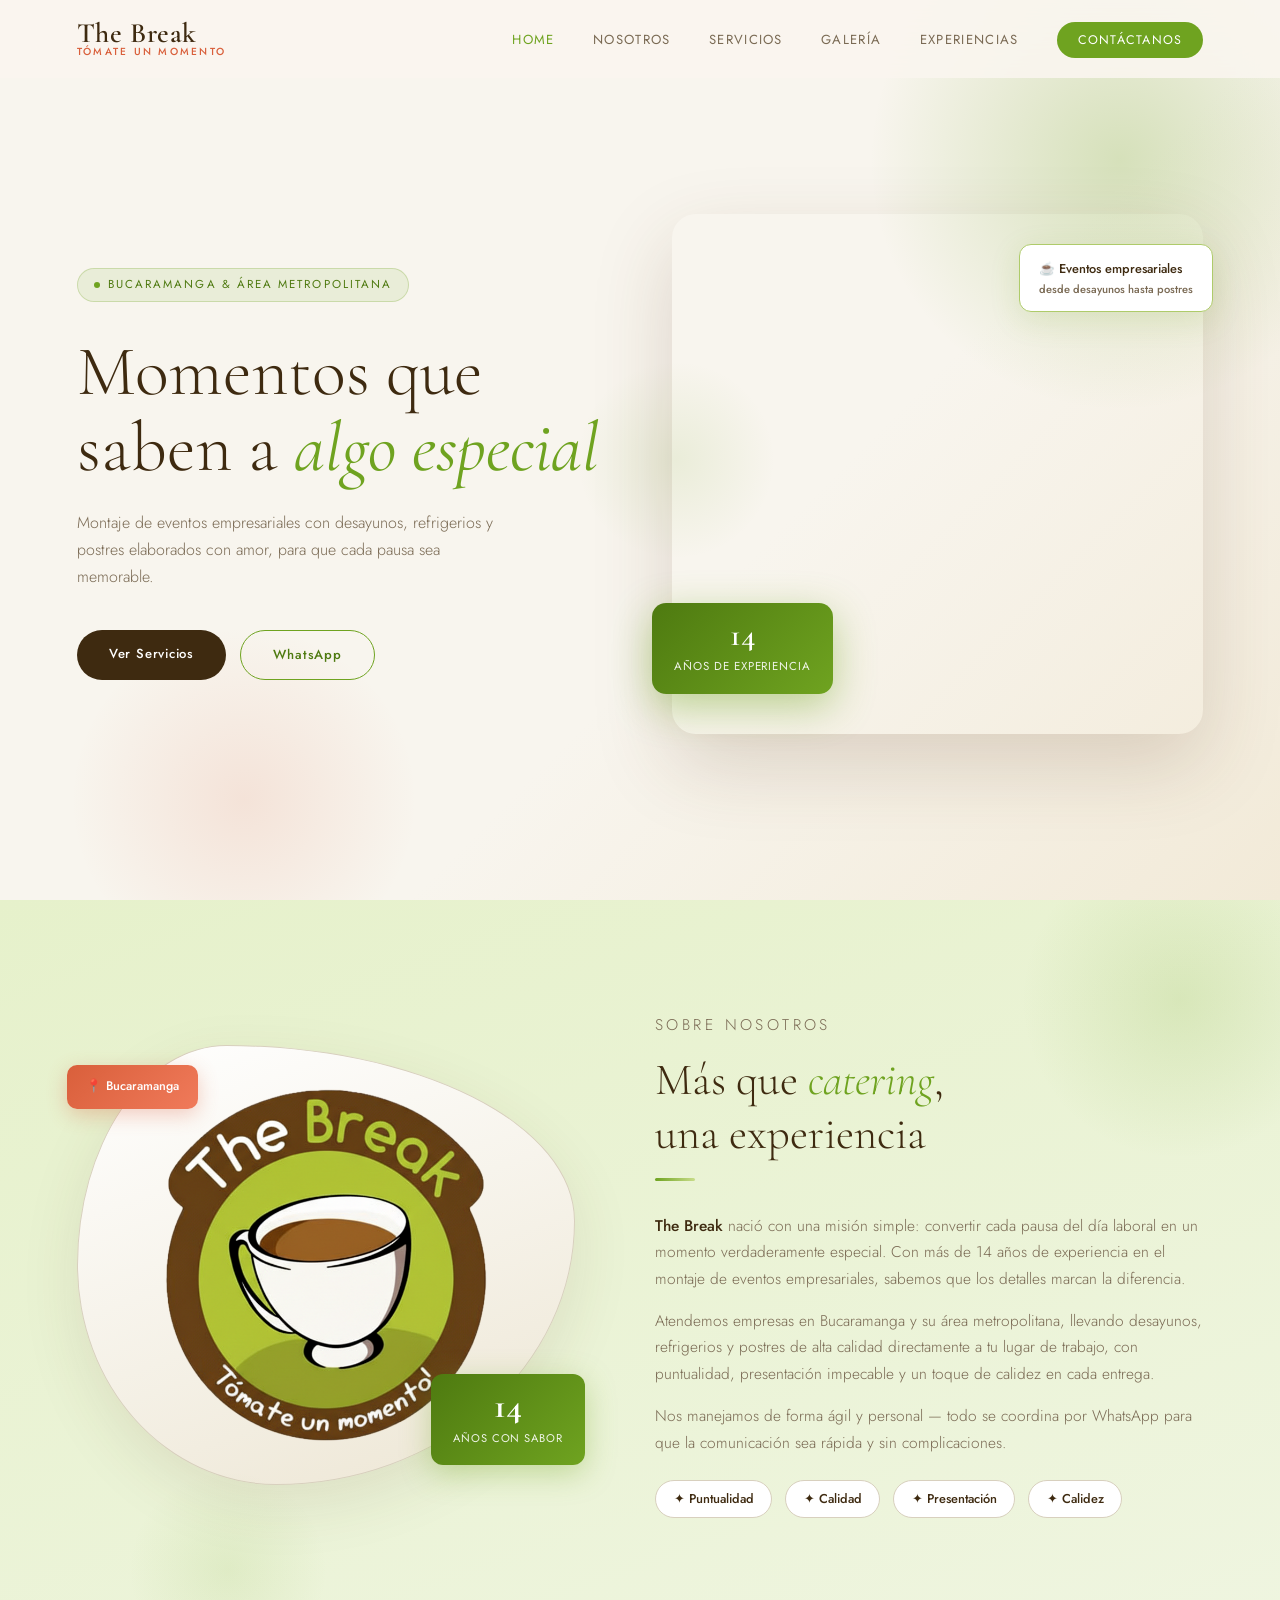
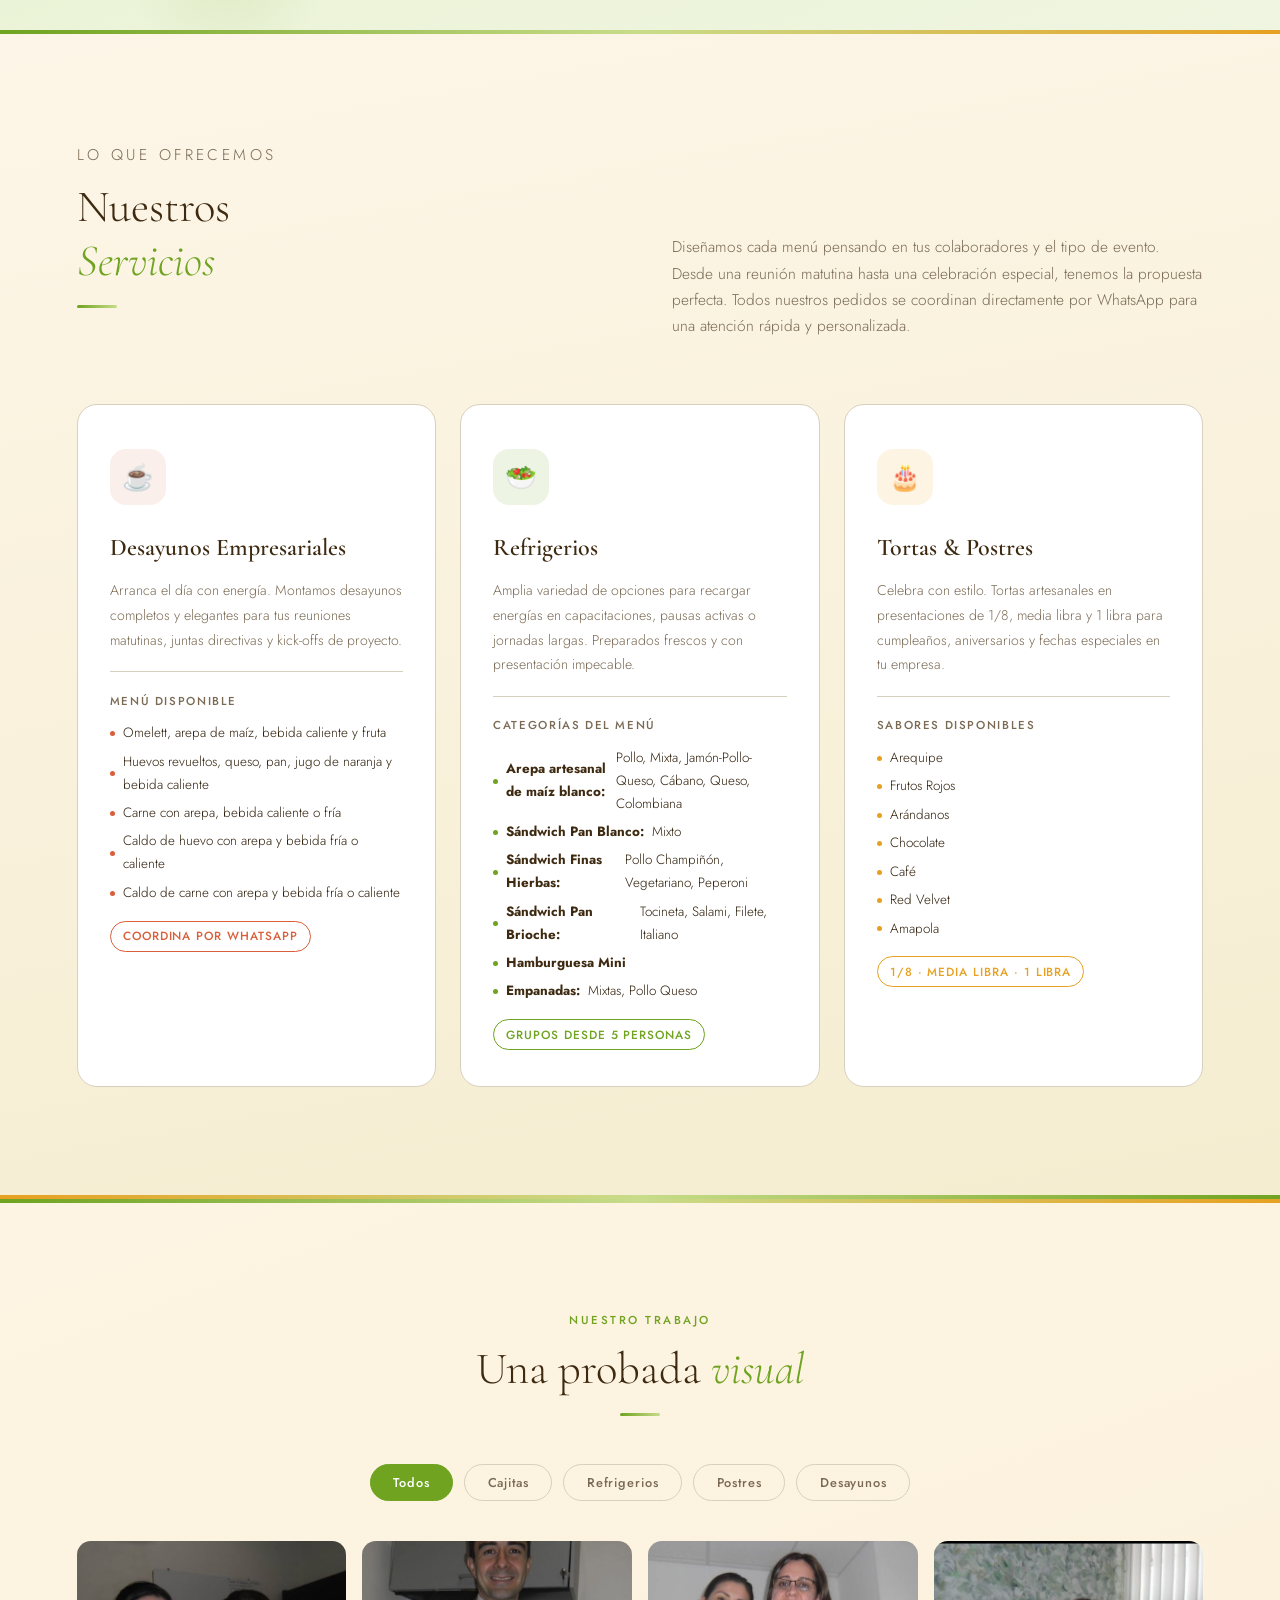
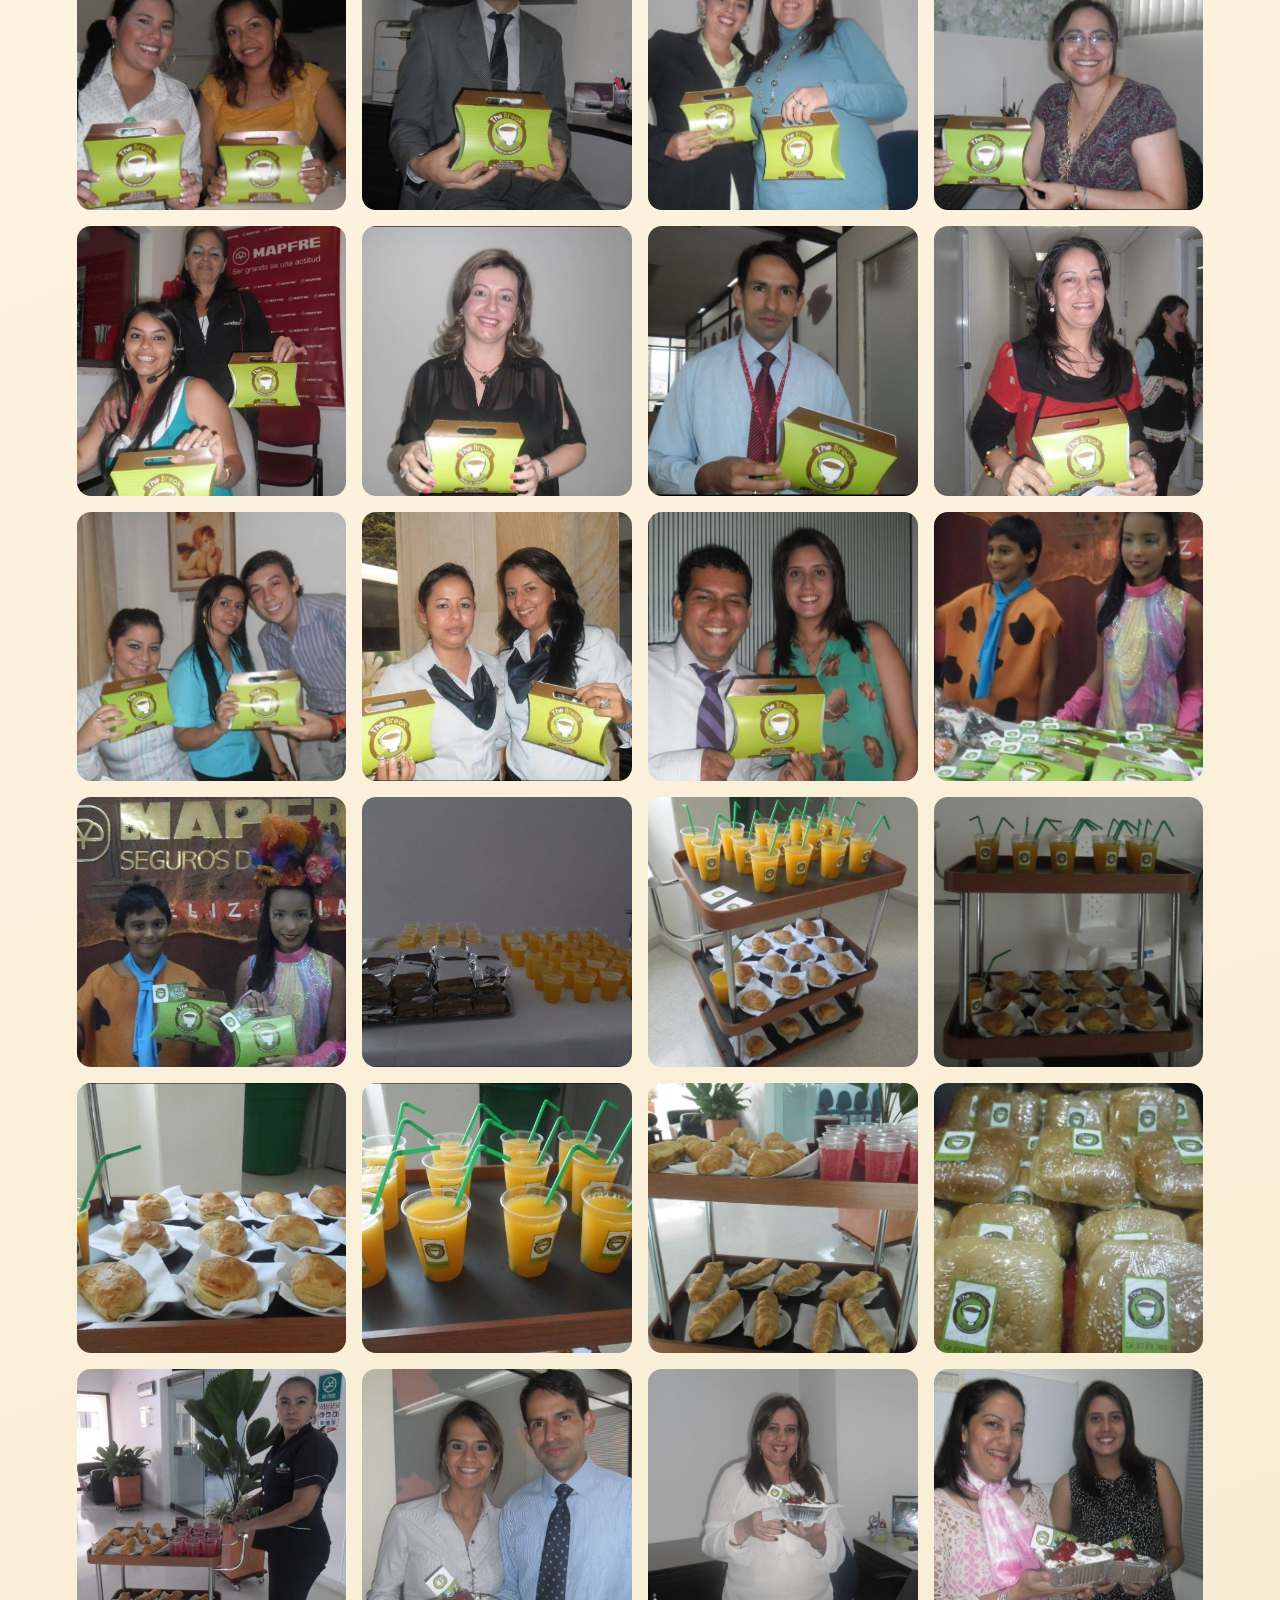
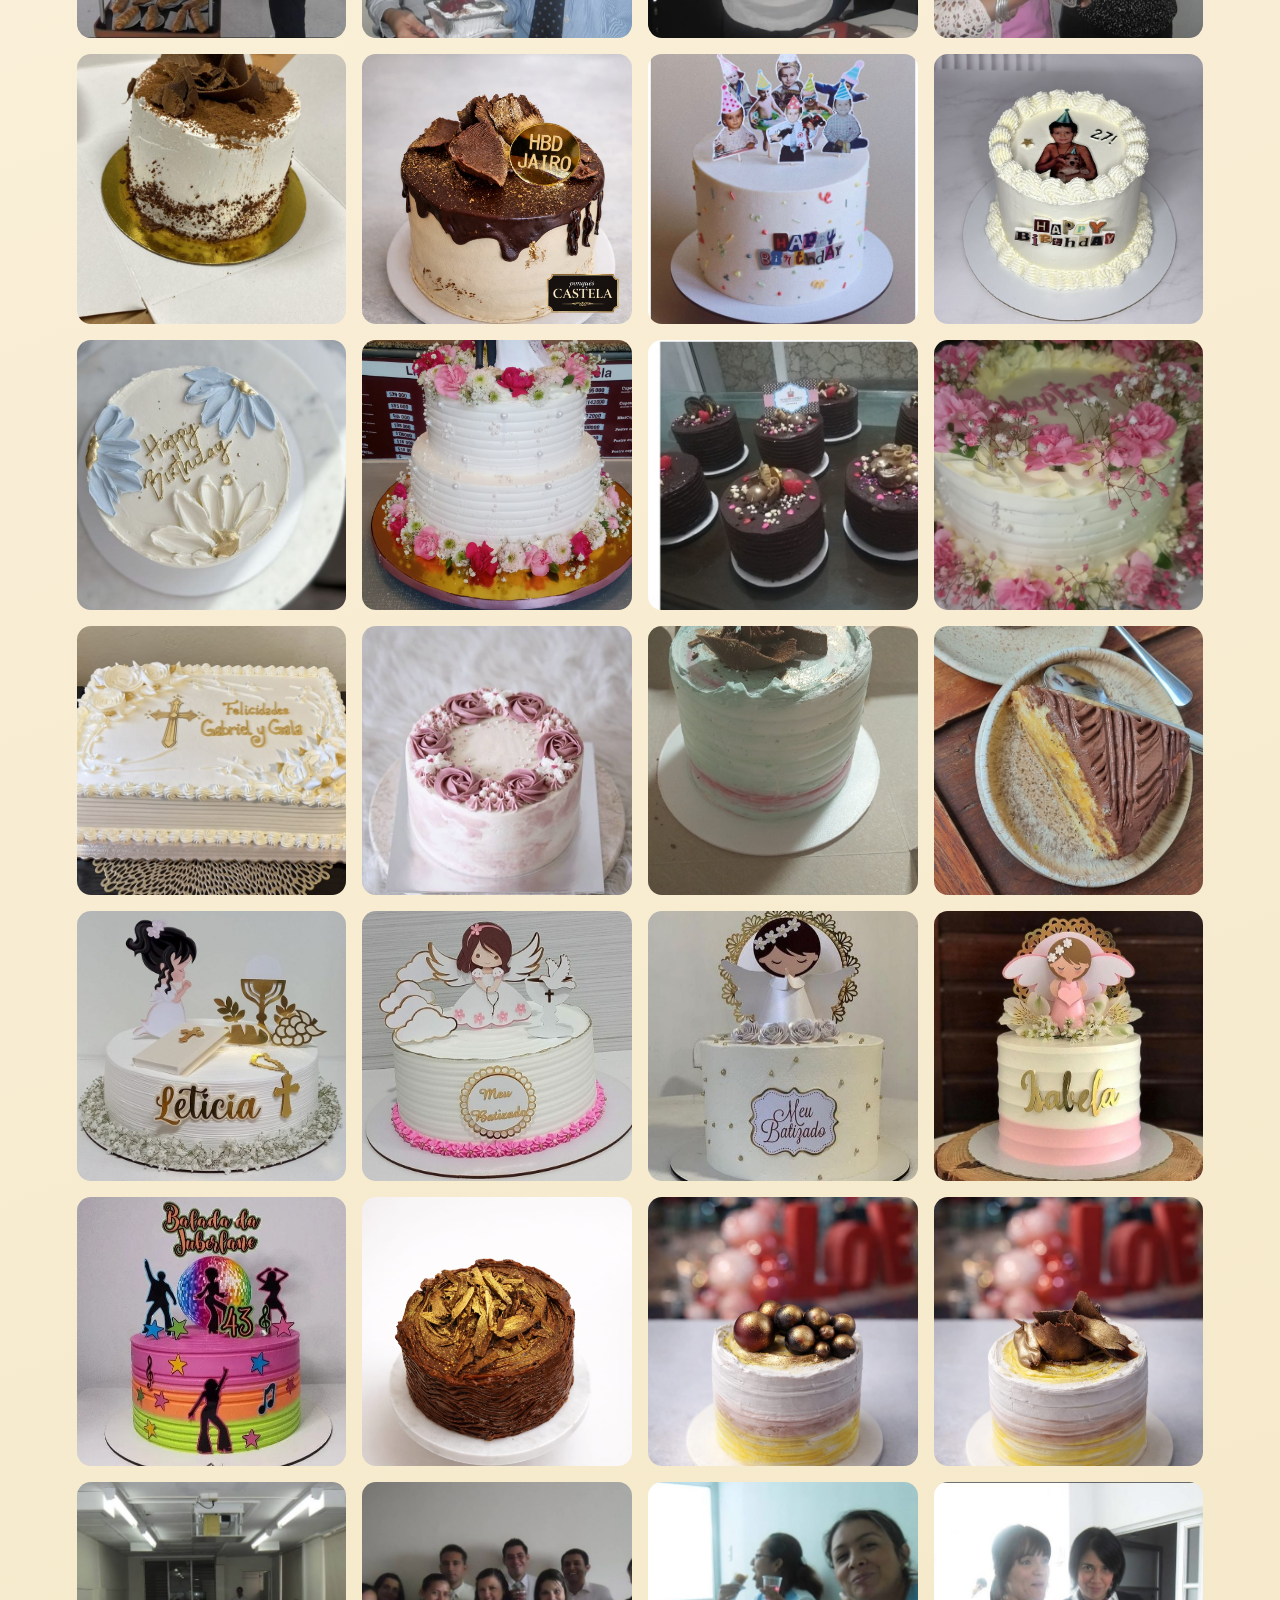
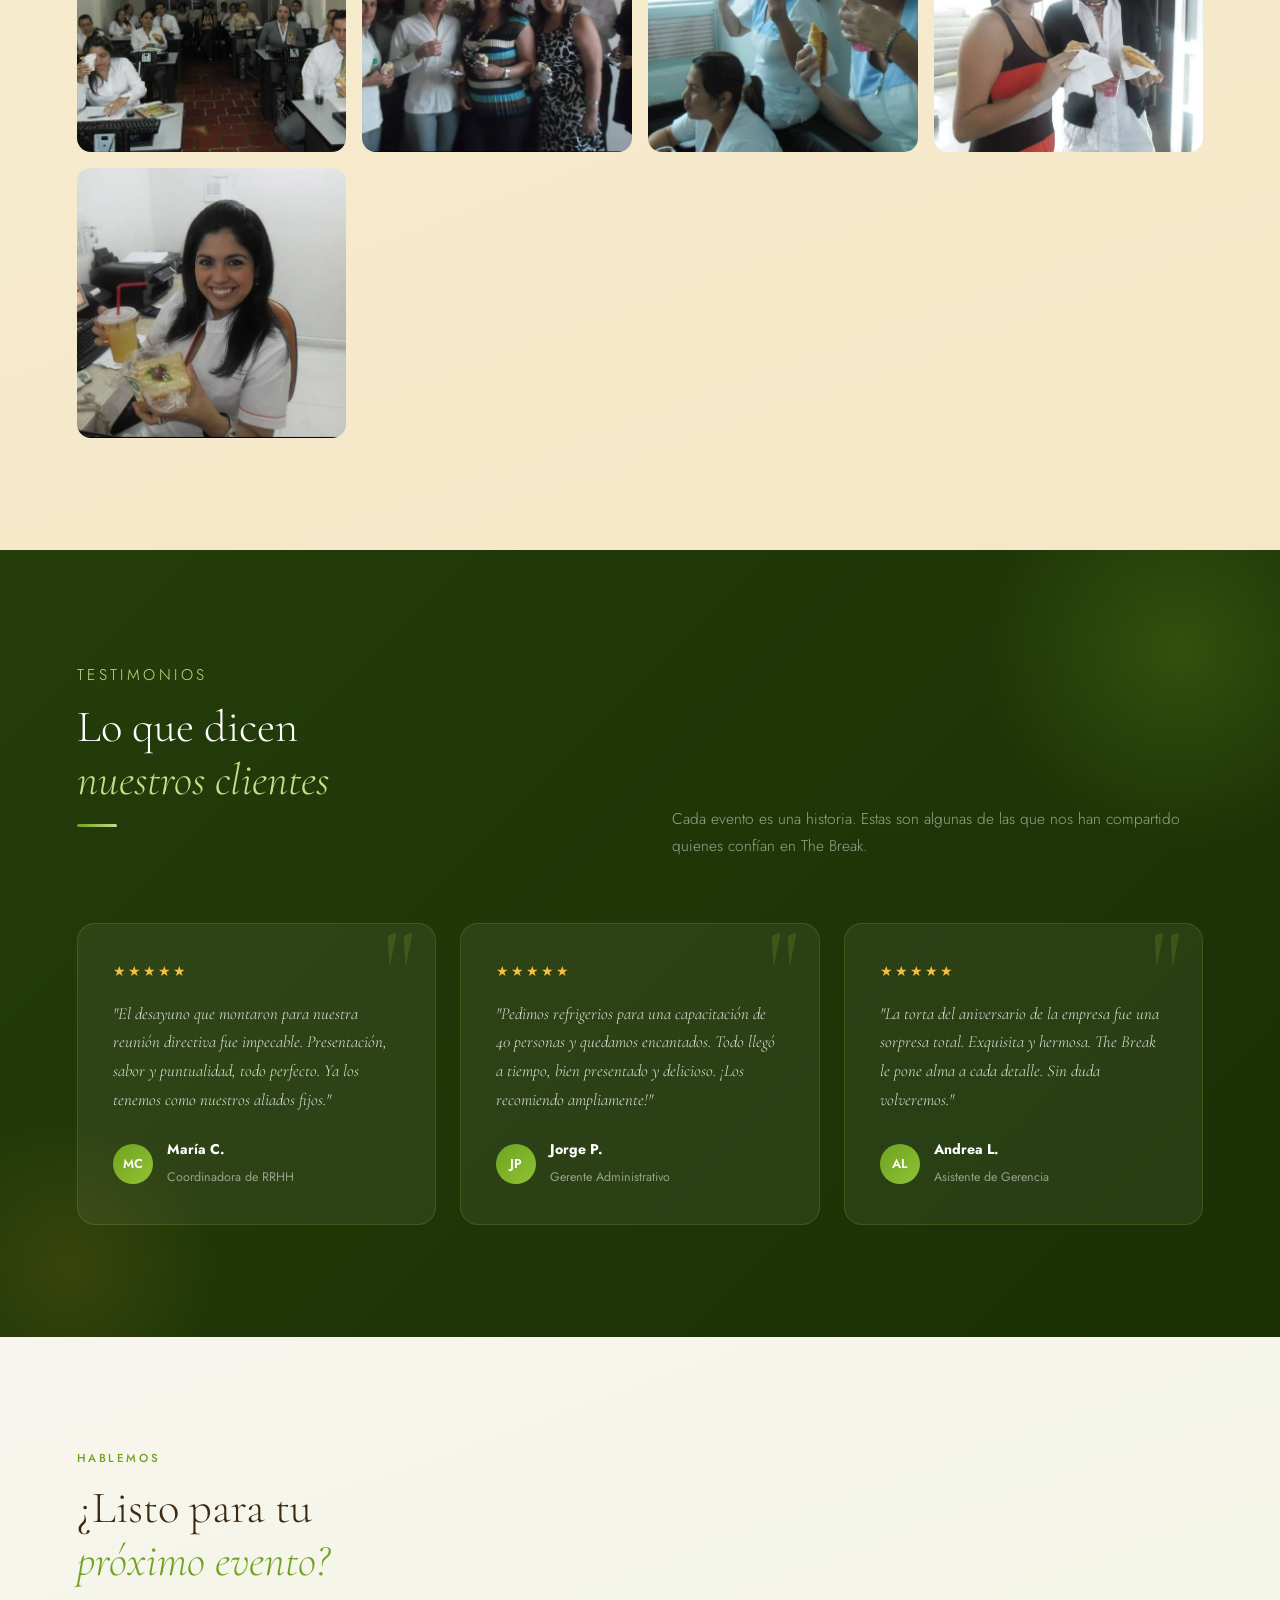
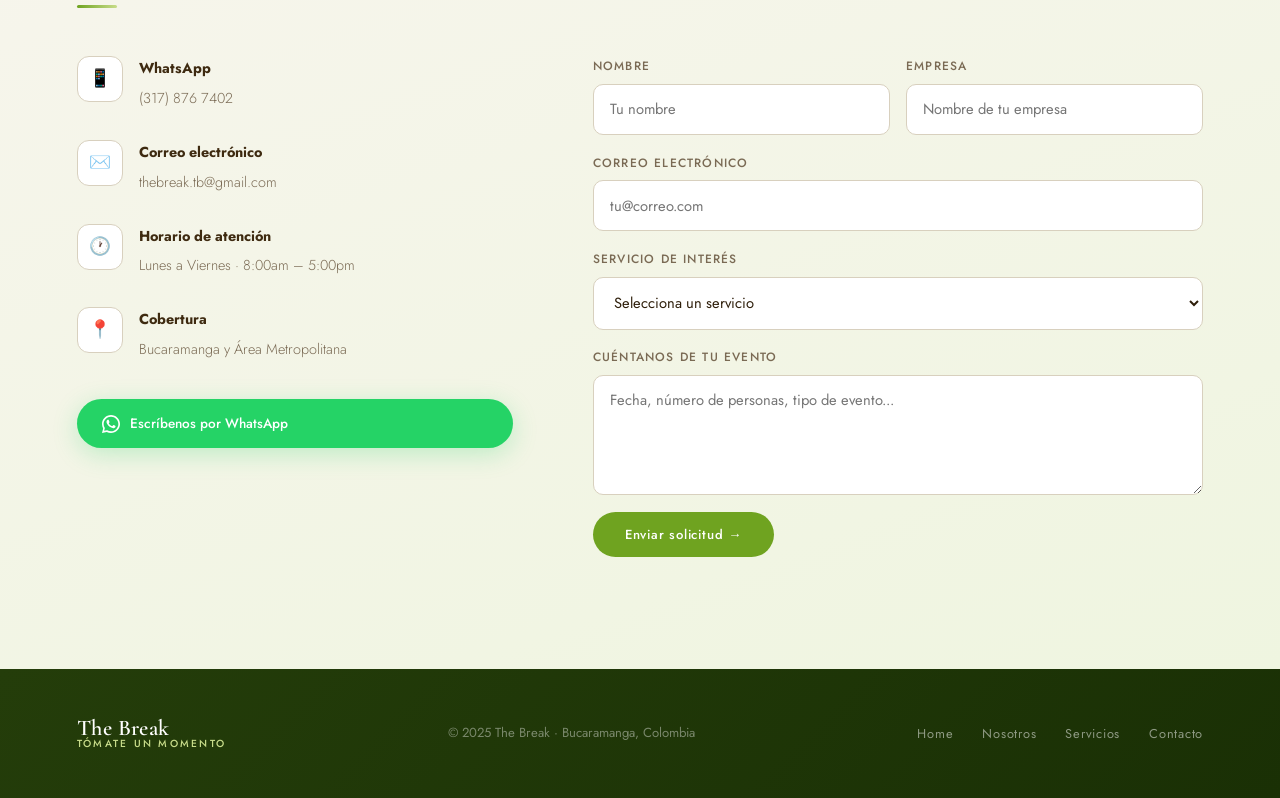
==== commit f2600cd4: "Feat: :sparkles: Add postre21 postre 22 and postre 23" ====
--- a/index.html
+++ b/index.html
@@ -271,9 +271,9 @@
     <div class="g-item" data-cat="postres"><img src="img/postre18.jpeg" alt="Postre 18" loading="lazy"/><div class="g-overlay"><span>Postres</span></div></div>
     <div class="g-item" data-cat="postres"><img src="img/postre19.jpeg" alt="Postre 19" loading="lazy"/><div class="g-overlay"><span>Postres</span></div></div>
     <div class="g-item" data-cat="postres"><img src="img/postre20.jpeg" alt="Postre 20" loading="lazy"/><div class="g-overlay"><span>Postres</span></div></div>
-     <div class="g-item" data-cat="postres"><img src="img/postre20.jpeg" alt="Postre 21" loading="lazy"/><div class="g-overlay"><span>Postres</span></div></div>
-      <div class="g-item" data-cat="postres"><img src="img/postre20.jpeg" alt="Postre 22" loading="lazy"/><div class="g-overlay"><span>Postres</span></div></div>
-       <div class="g-item" data-cat="postres"><img src="img/postre20.jpeg" alt="Postre 23" loading="lazy"/><div class="g-overlay"><span>Postres</span></div></div>
+     <div class="g-item" data-cat="postres"><img src="img/postre21.jpeg" alt="Postre 21" loading="lazy"/><div class="g-overlay"><span>Postres</span></div></div>
+      <div class="g-item" data-cat="postres"><img src="img/postre22.jpeg" alt="Postre 22" loading="lazy"/><div class="g-overlay"><span>Postres</span></div></div>
+       <div class="g-item" data-cat="postres"><img src="img/postre23.jpeg" alt="Postre 23" loading="lazy"/><div class="g-overlay"><span>Postres</span></div></div>
     <!-- Desayunos 1–5 -->
     <div class="g-item" data-cat="desayuno"><img src="img/desayuno1.jpeg" alt="Desayuno 1" loading="lazy"/><div class="g-overlay"><span>Desayunos</span></div></div>
     <div class="g-item" data-cat="desayuno"><img src="img/desayuno2.jpeg" alt="Desayuno 2" loading="lazy"/><div class="g-overlay"><span>Desayunos</span></div></div>
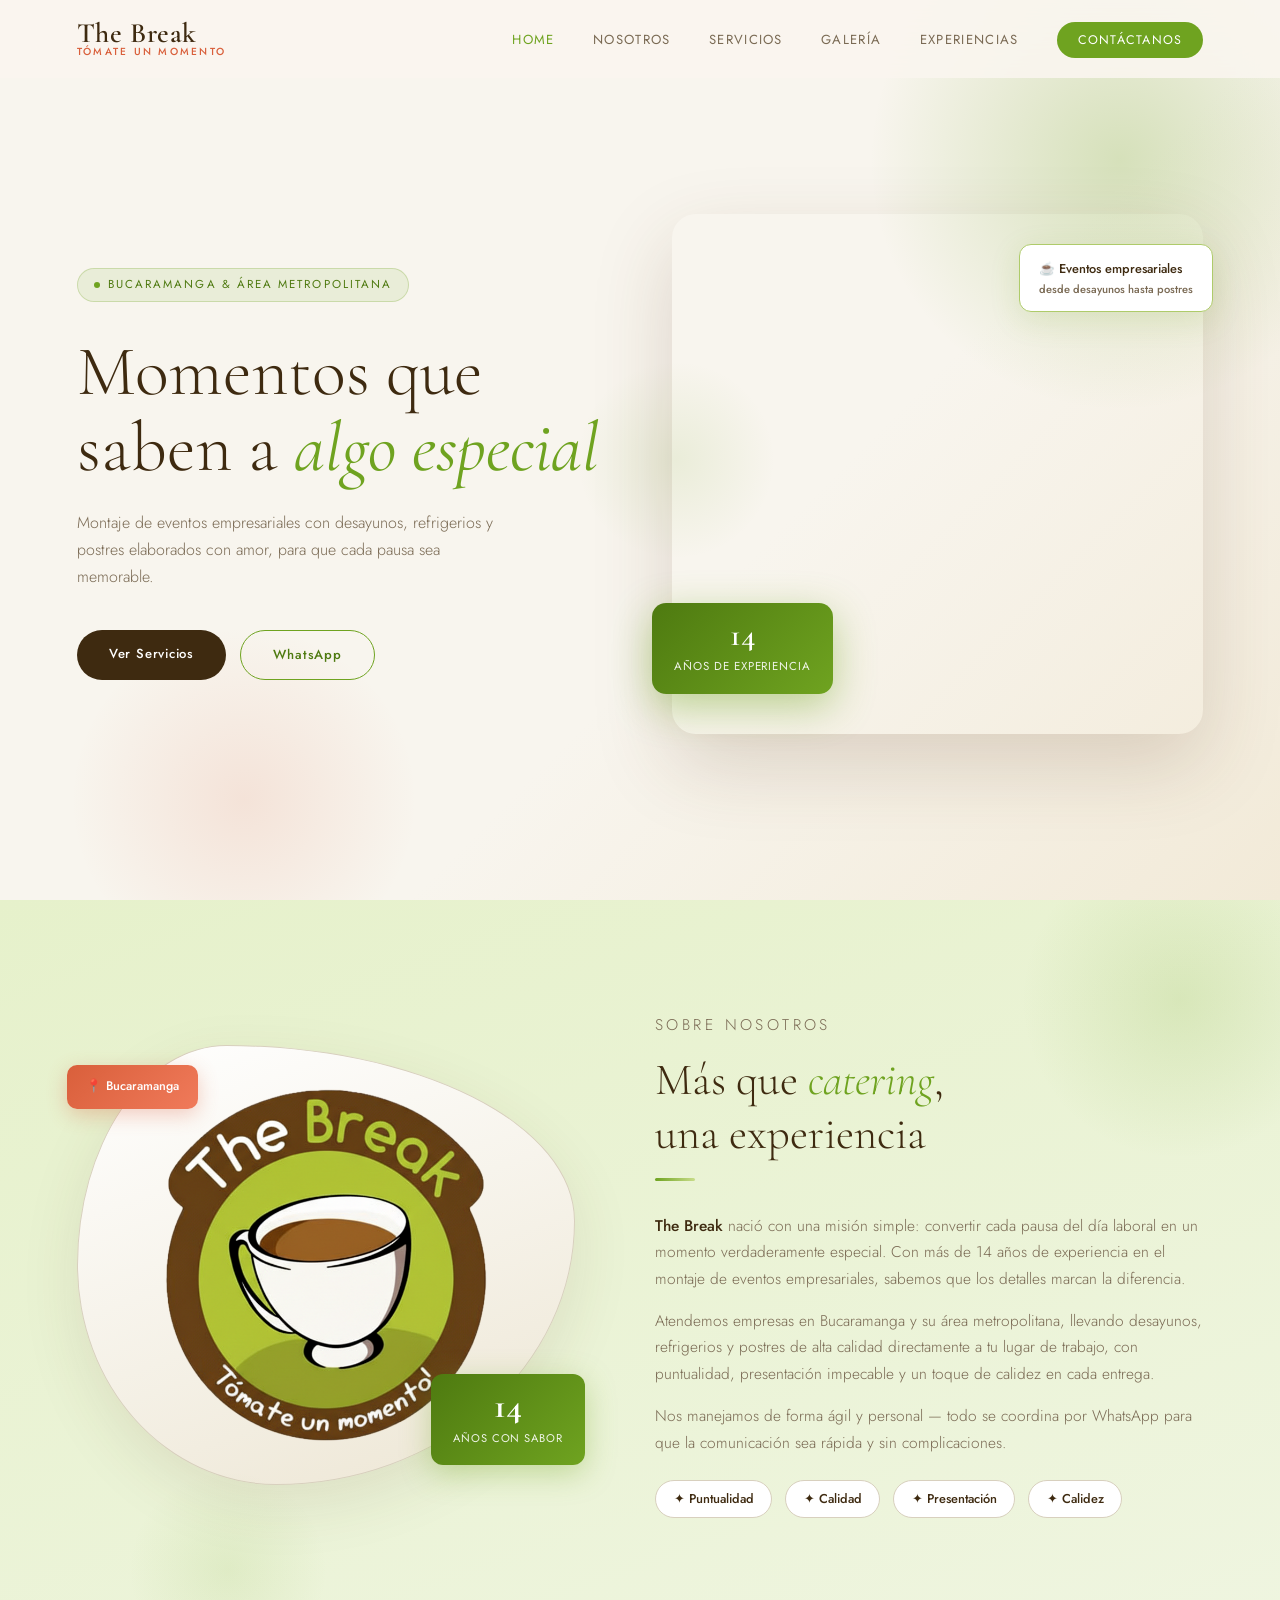
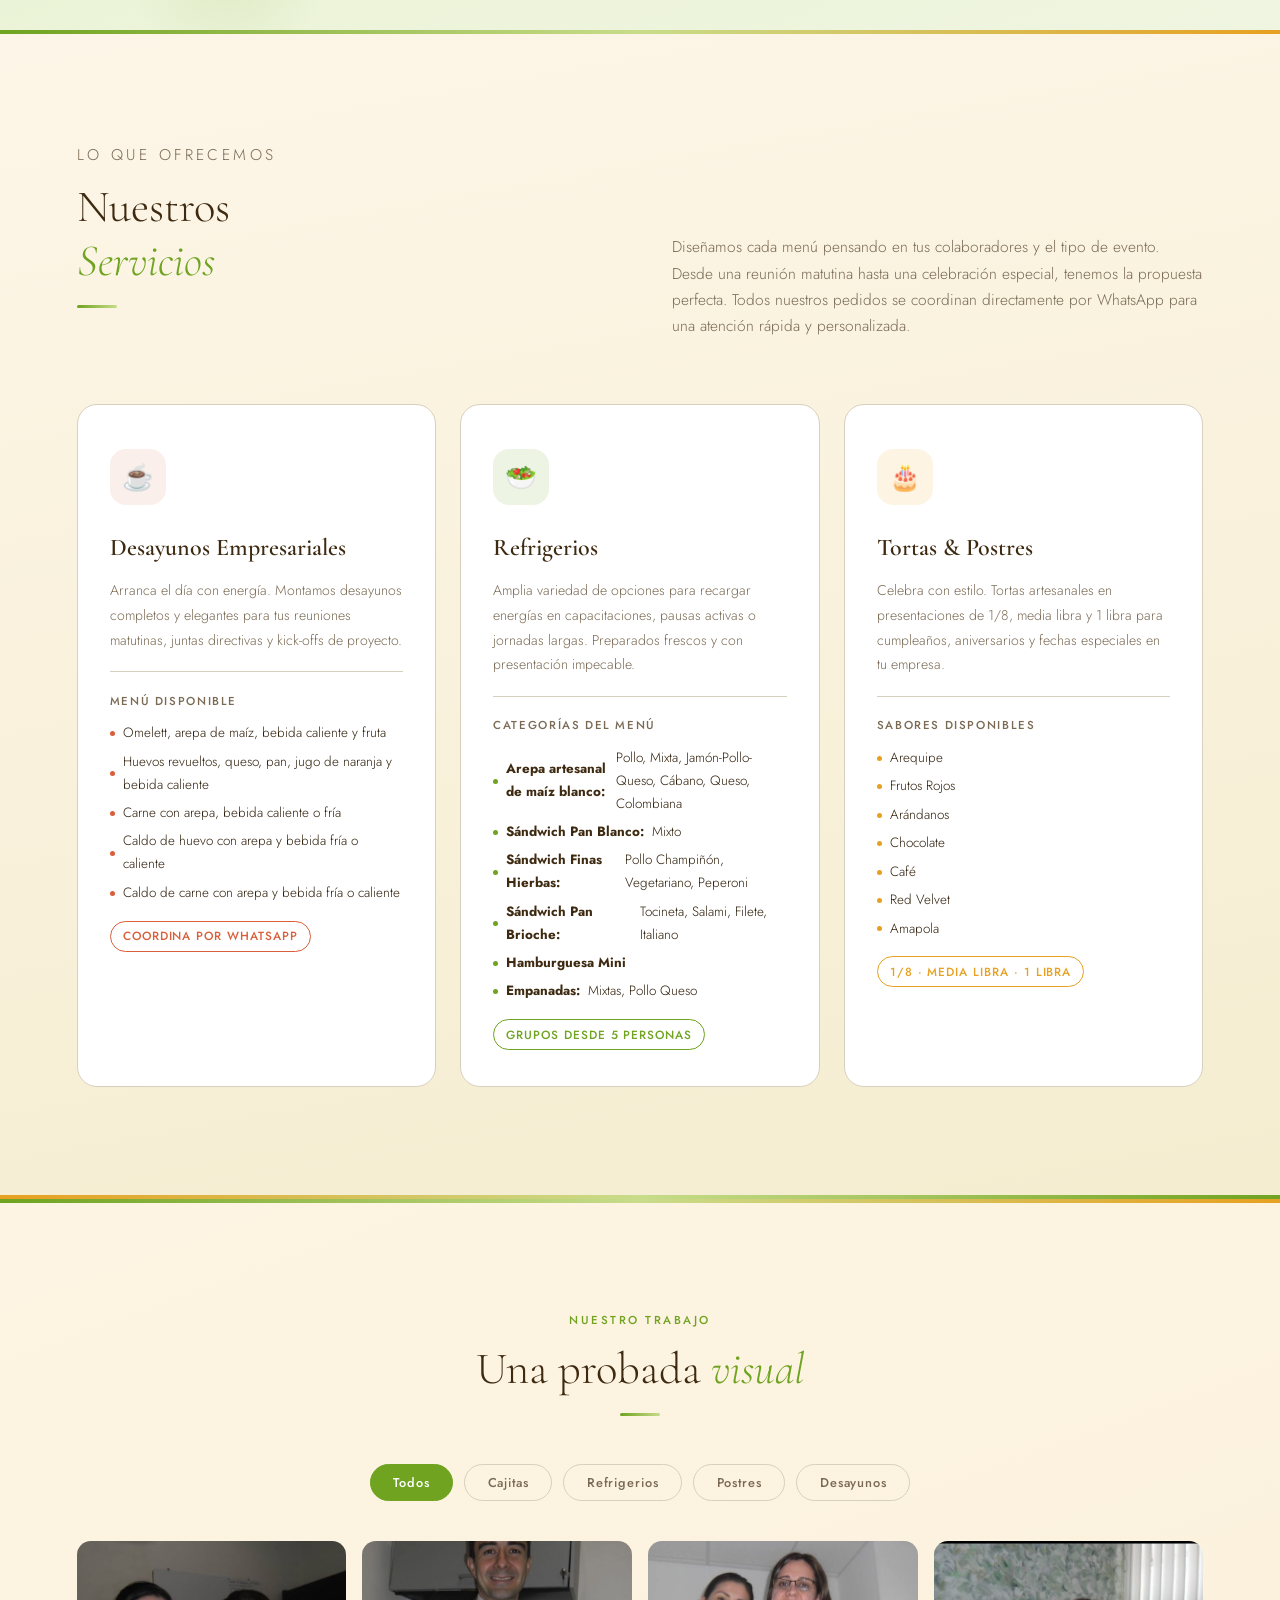
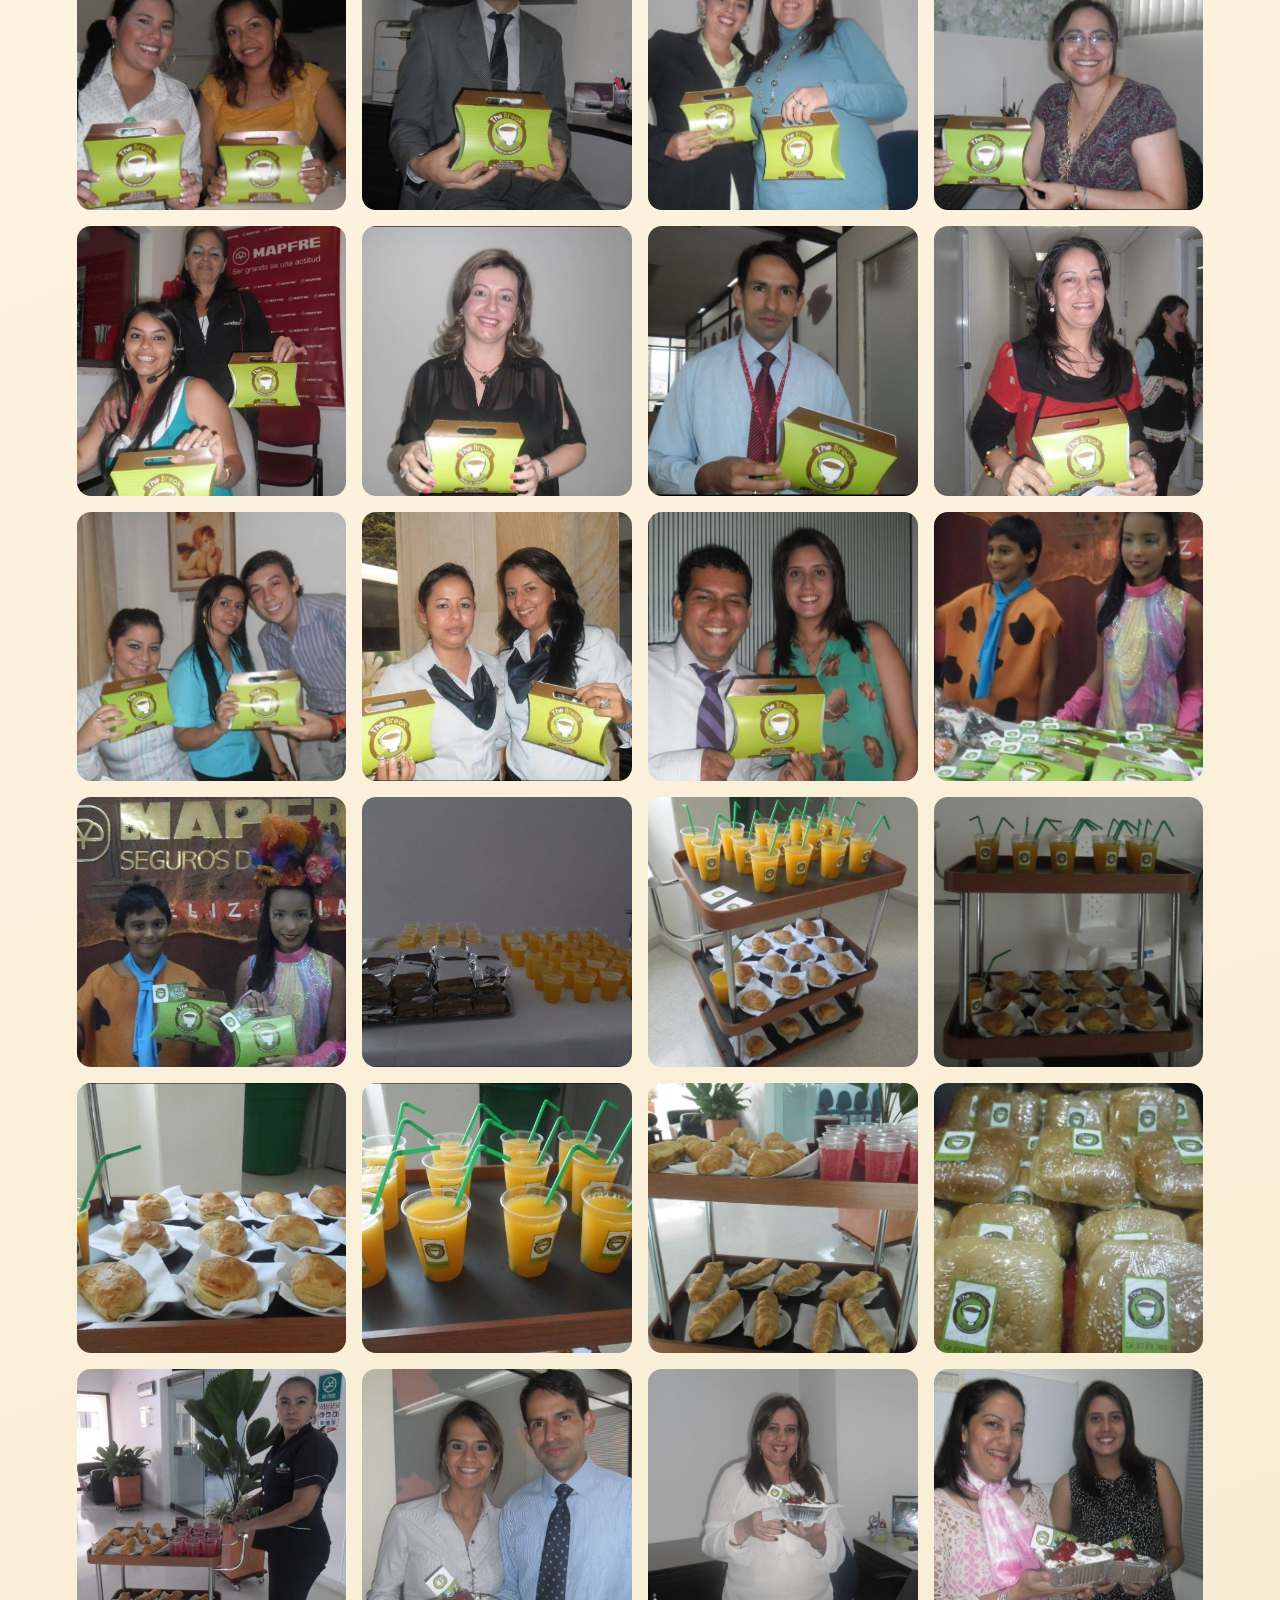
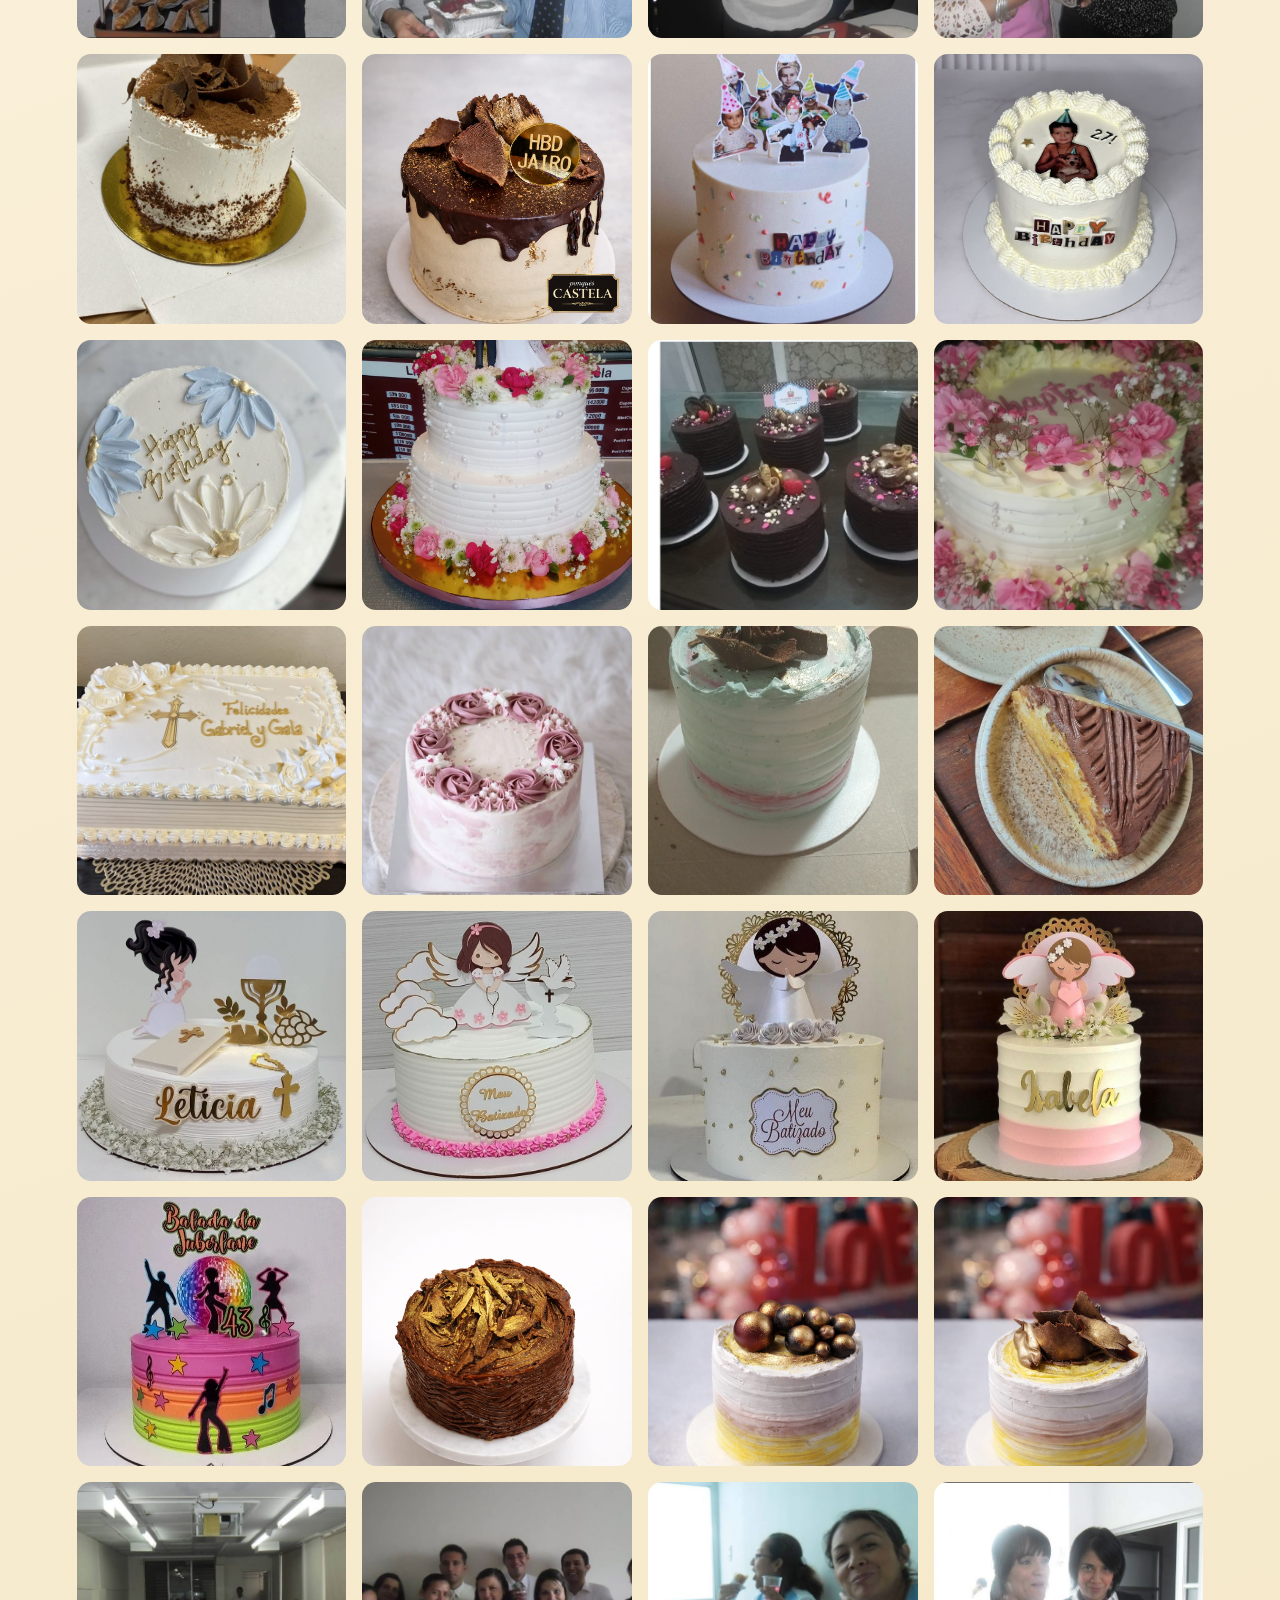
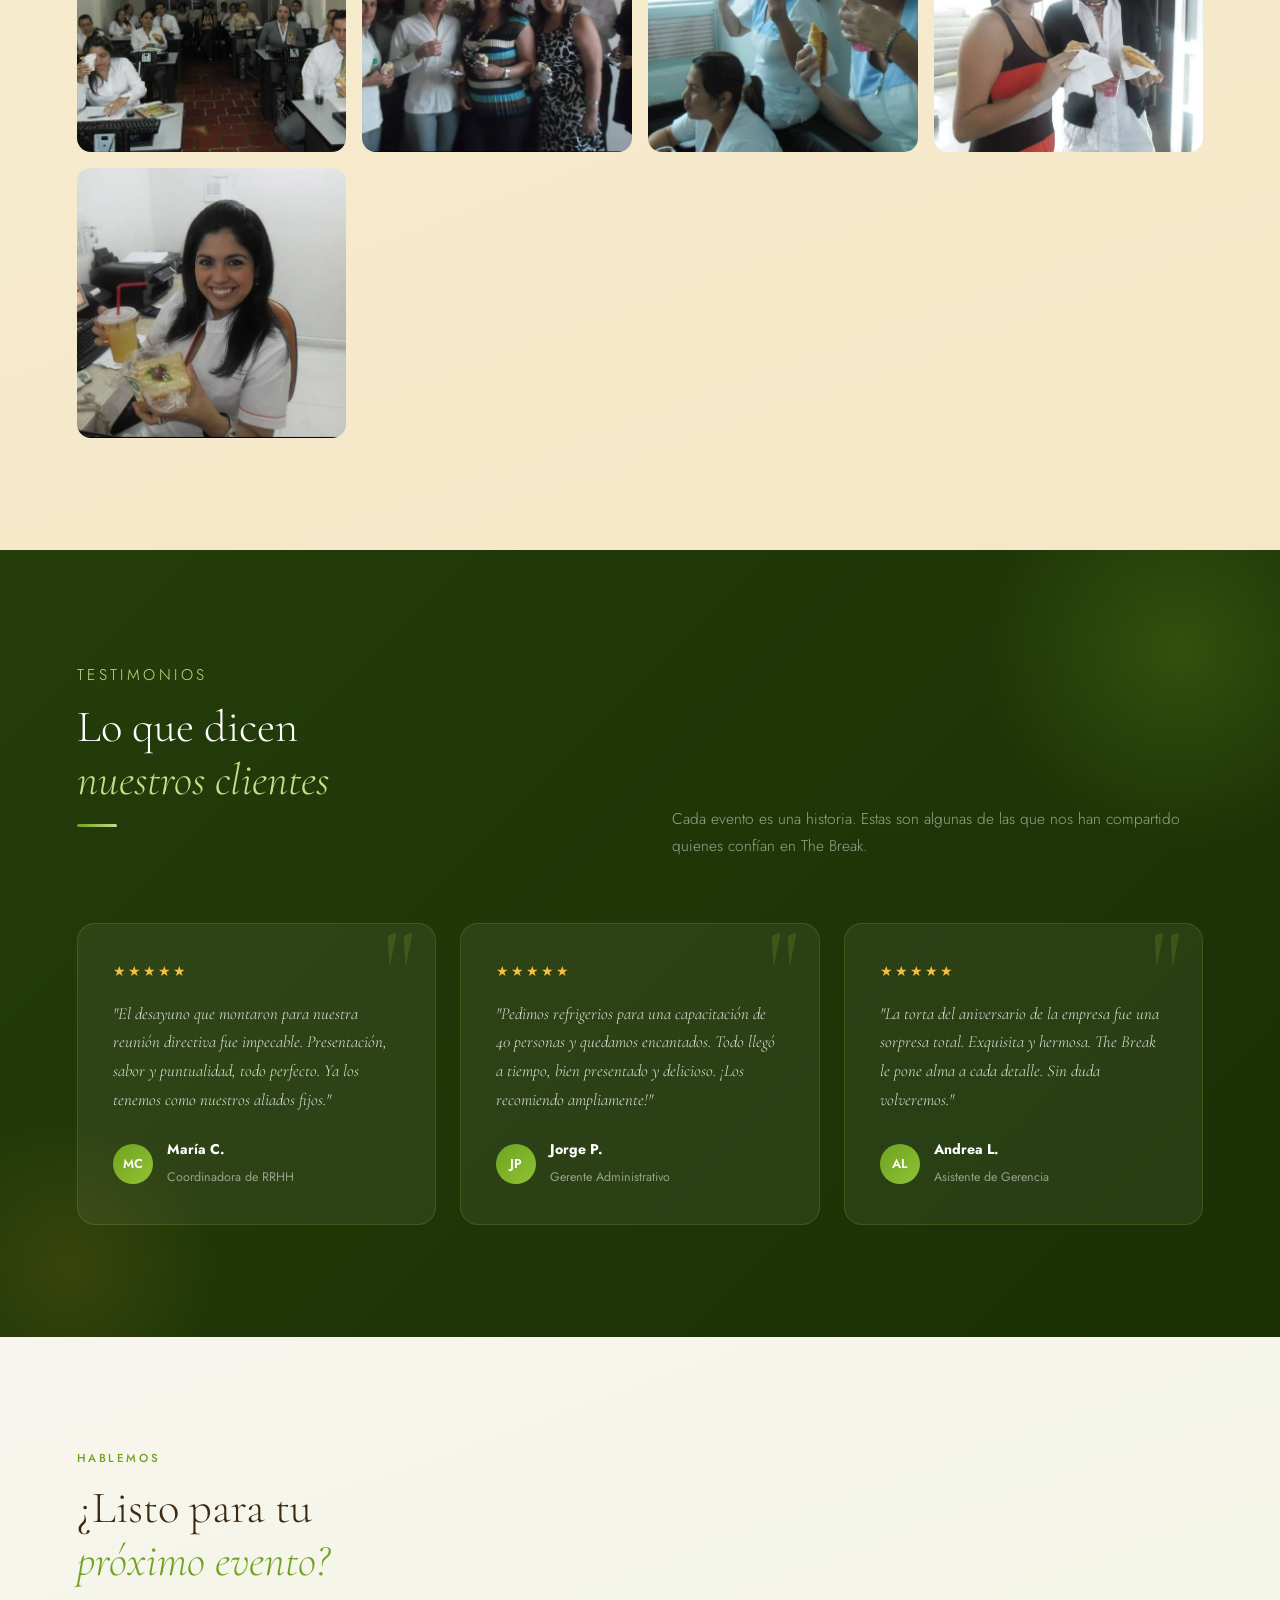
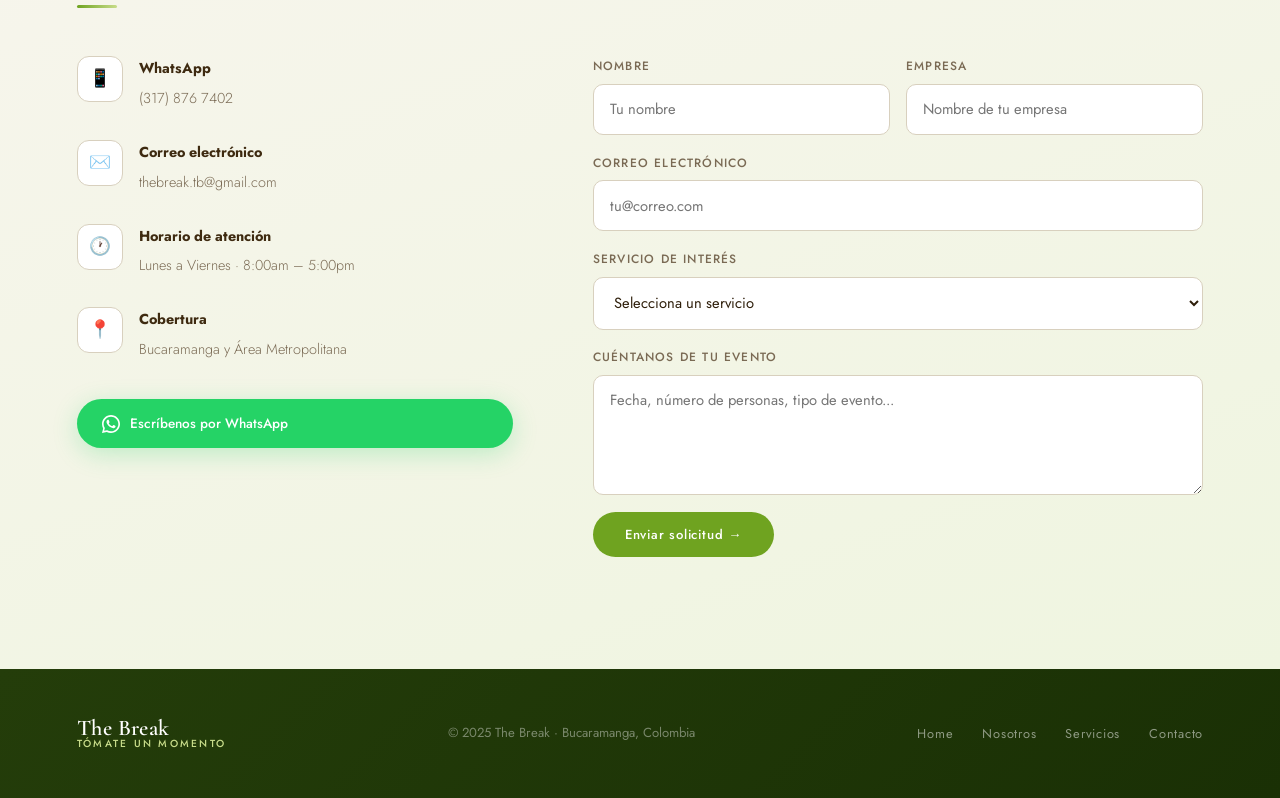
==== commit fcfb3bce: "Feat: :sparkles: Improve positioning SEO" ====
--- a/index.html
+++ b/index.html
@@ -3,7 +3,8 @@
 <head>
   <meta charset="UTF-8"/>
   <meta name="viewport" content="width=device-width, initial-scale=1.0"/>
-  <title>The Break · Tómate un momento</title>
+<title>Catering Empresarial en Bucaramanga | The Break</title>  
+<meta name="description" content="Catering empresarial en Bucaramanga. Desayunos, refrigerios y postres para eventos corporativos con 14 años de experiencia.">
   <link href="https://fonts.googleapis.com/css2?family=Cormorant+Garamond:ital,wght@0,300;0,400;0,600;1,300;1,400&family=Jost:wght@300;400;500&display=swap" rel="stylesheet"/>
   <link rel="icon" type="image/png" href="./img/favicon.png">
   
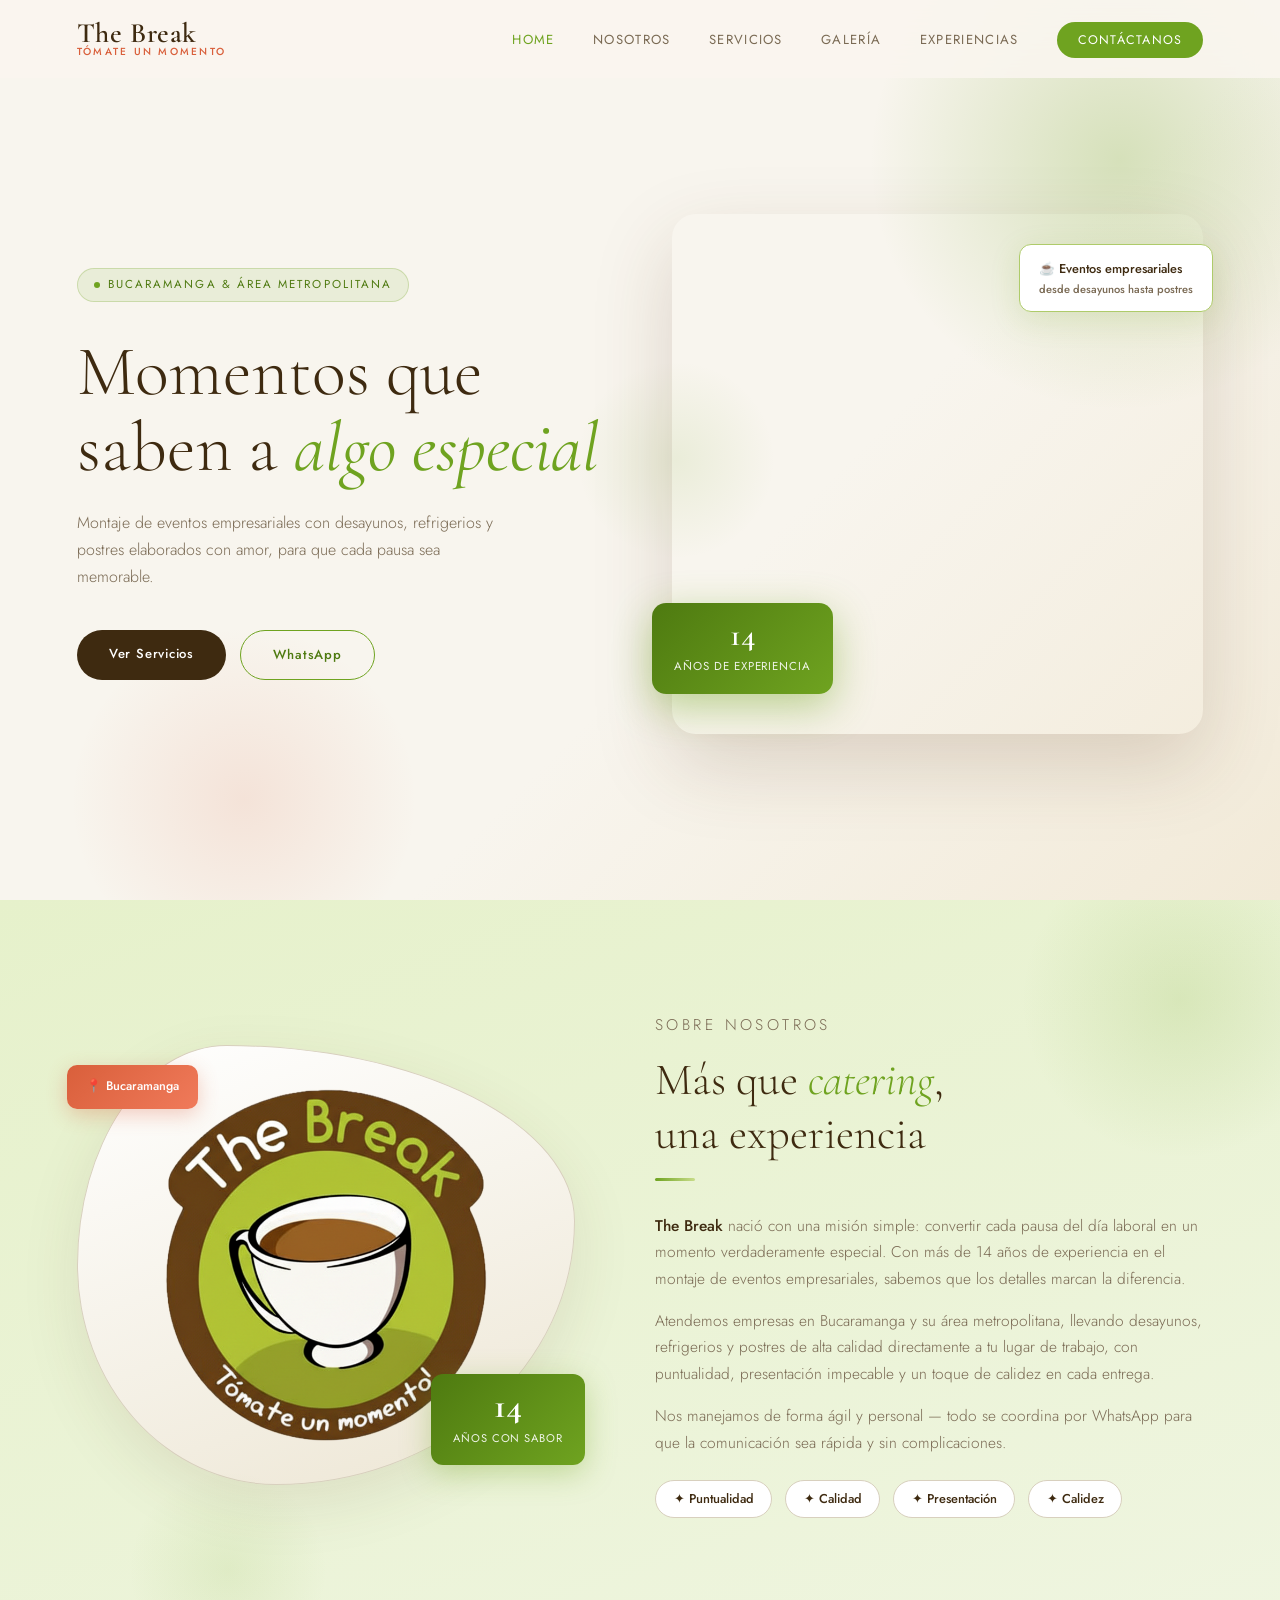
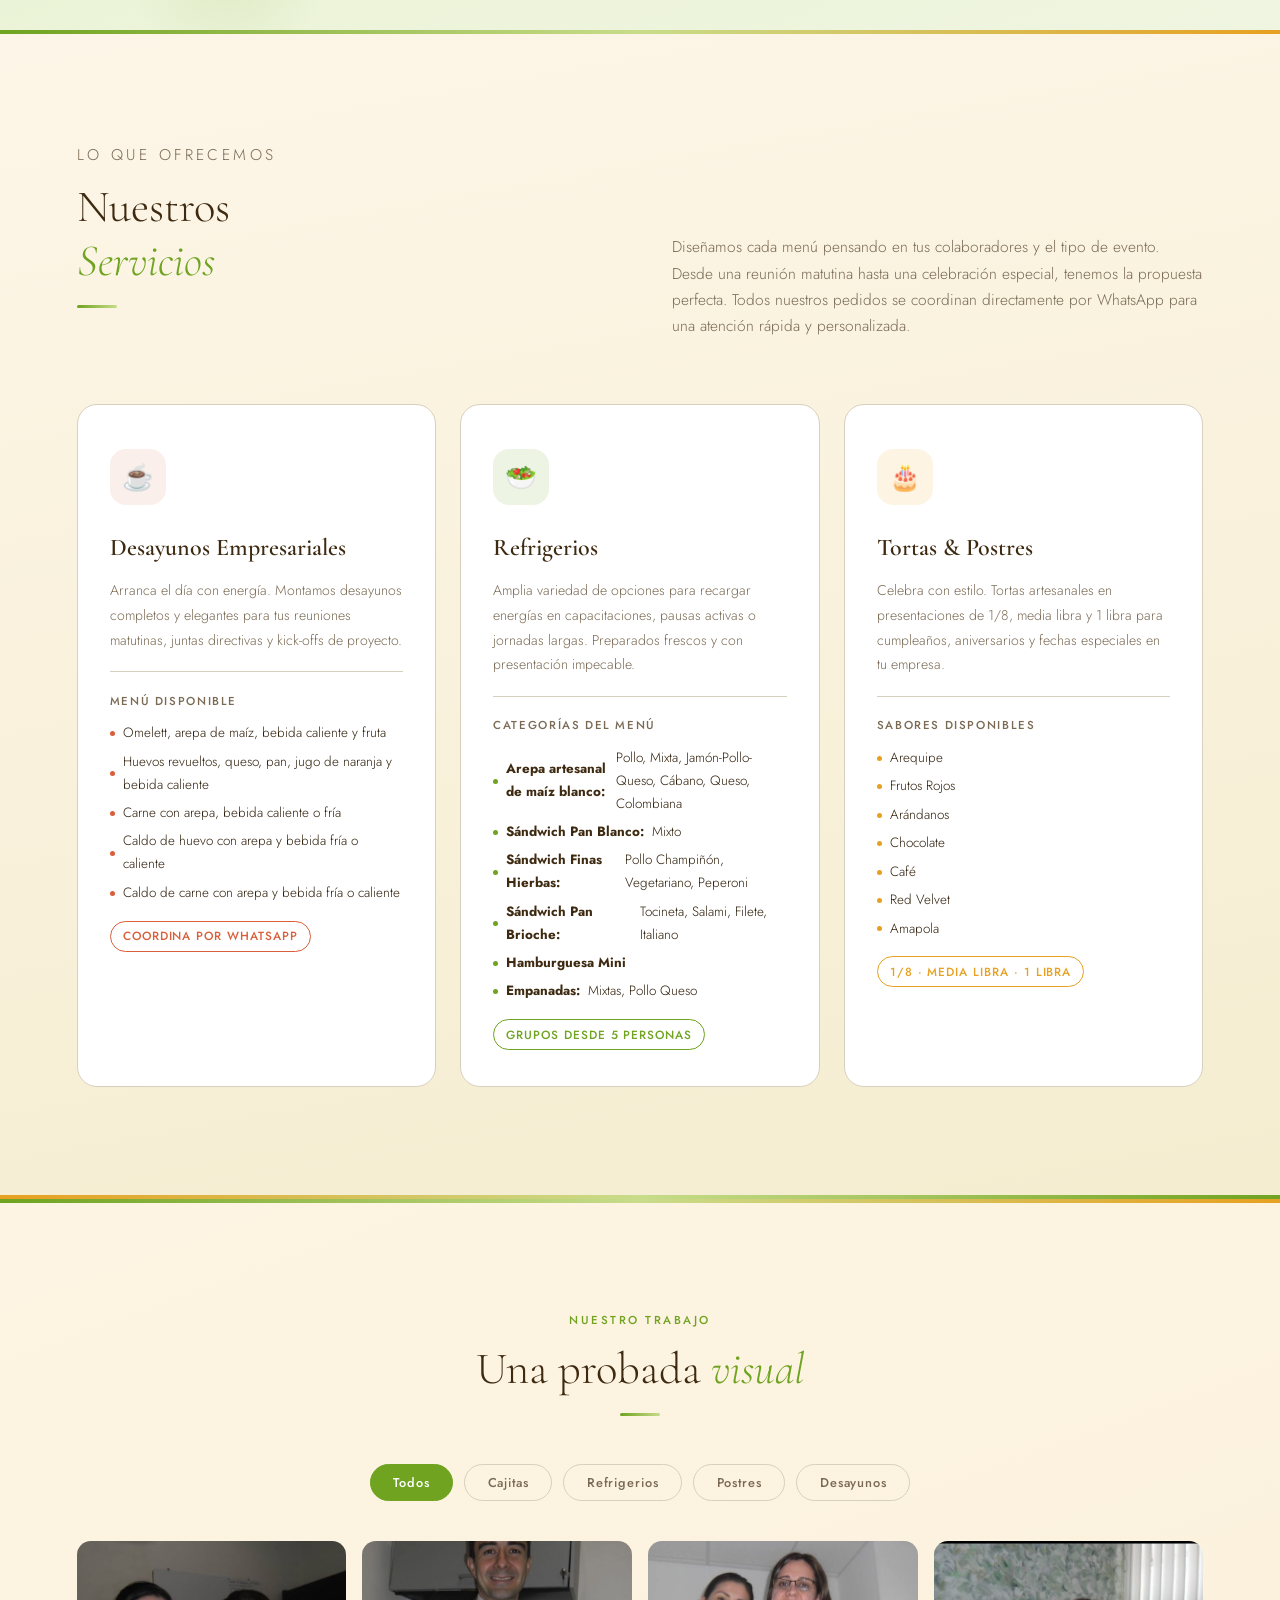
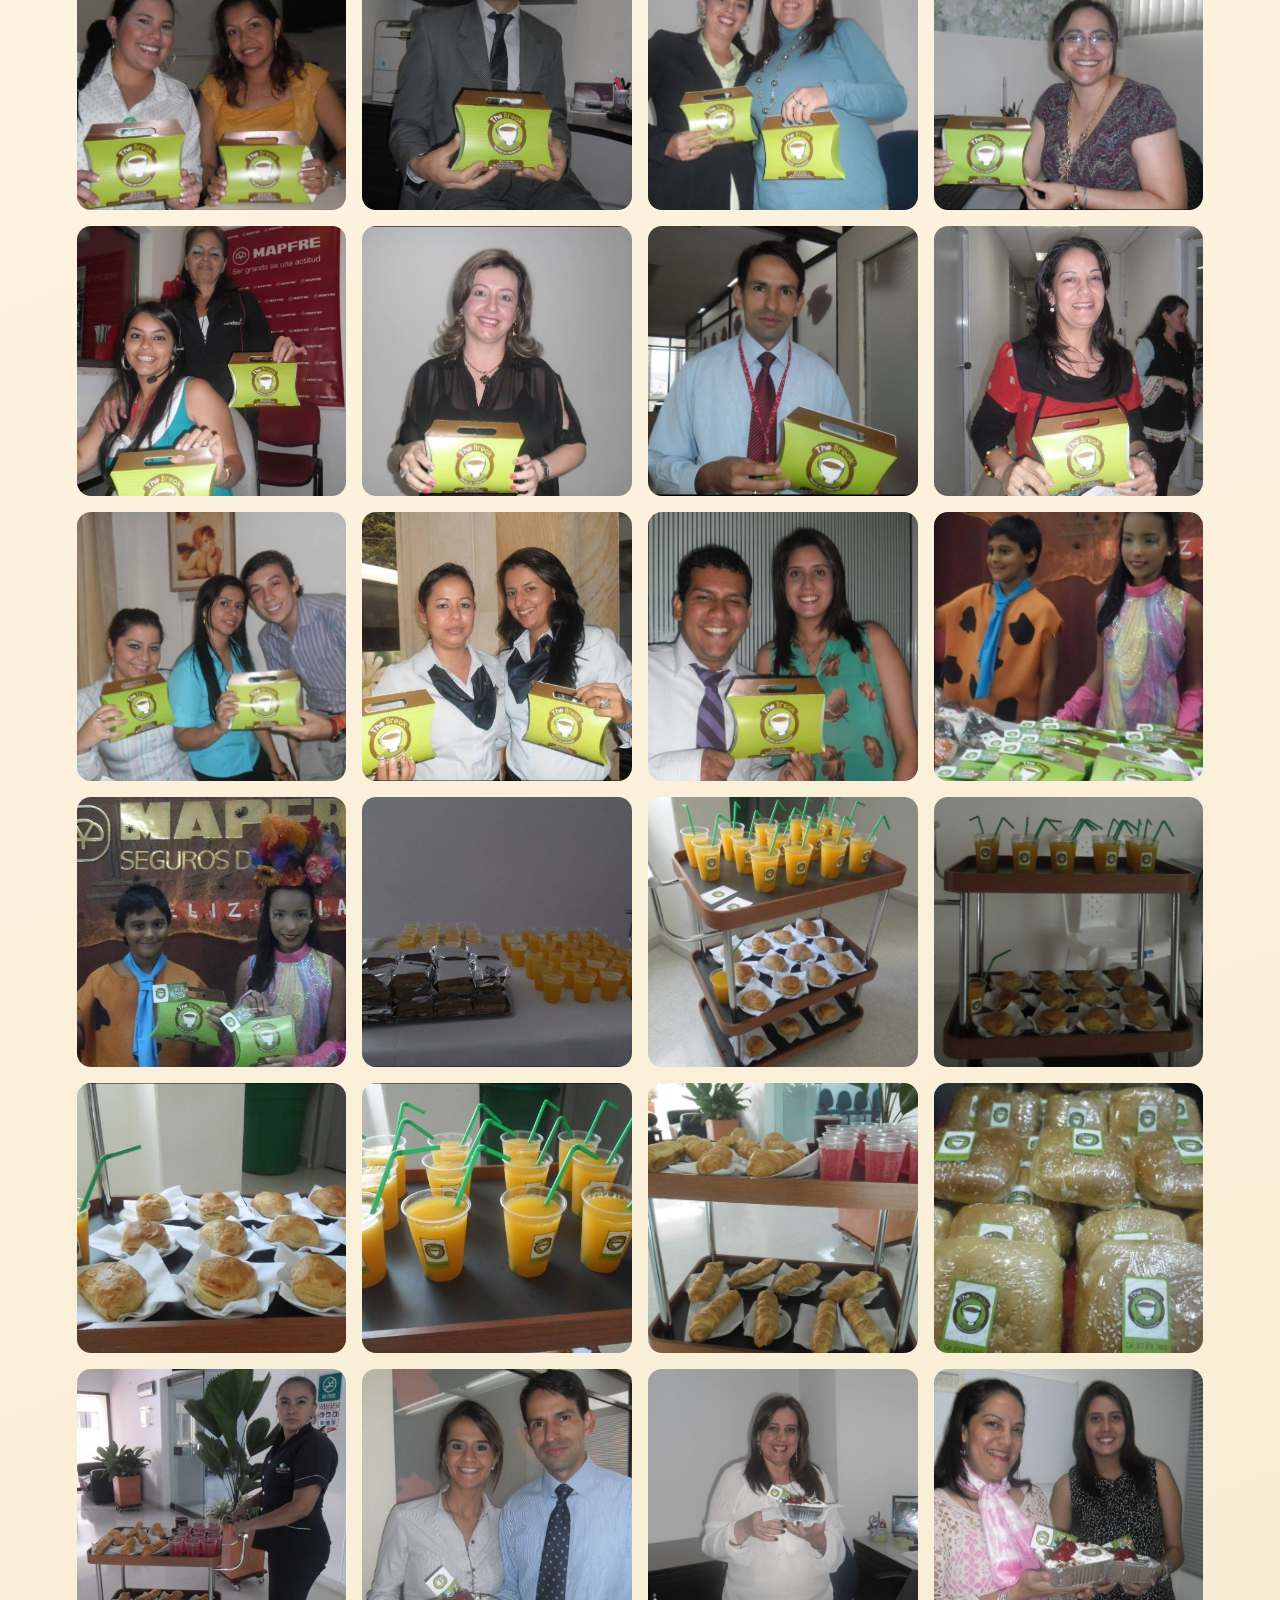
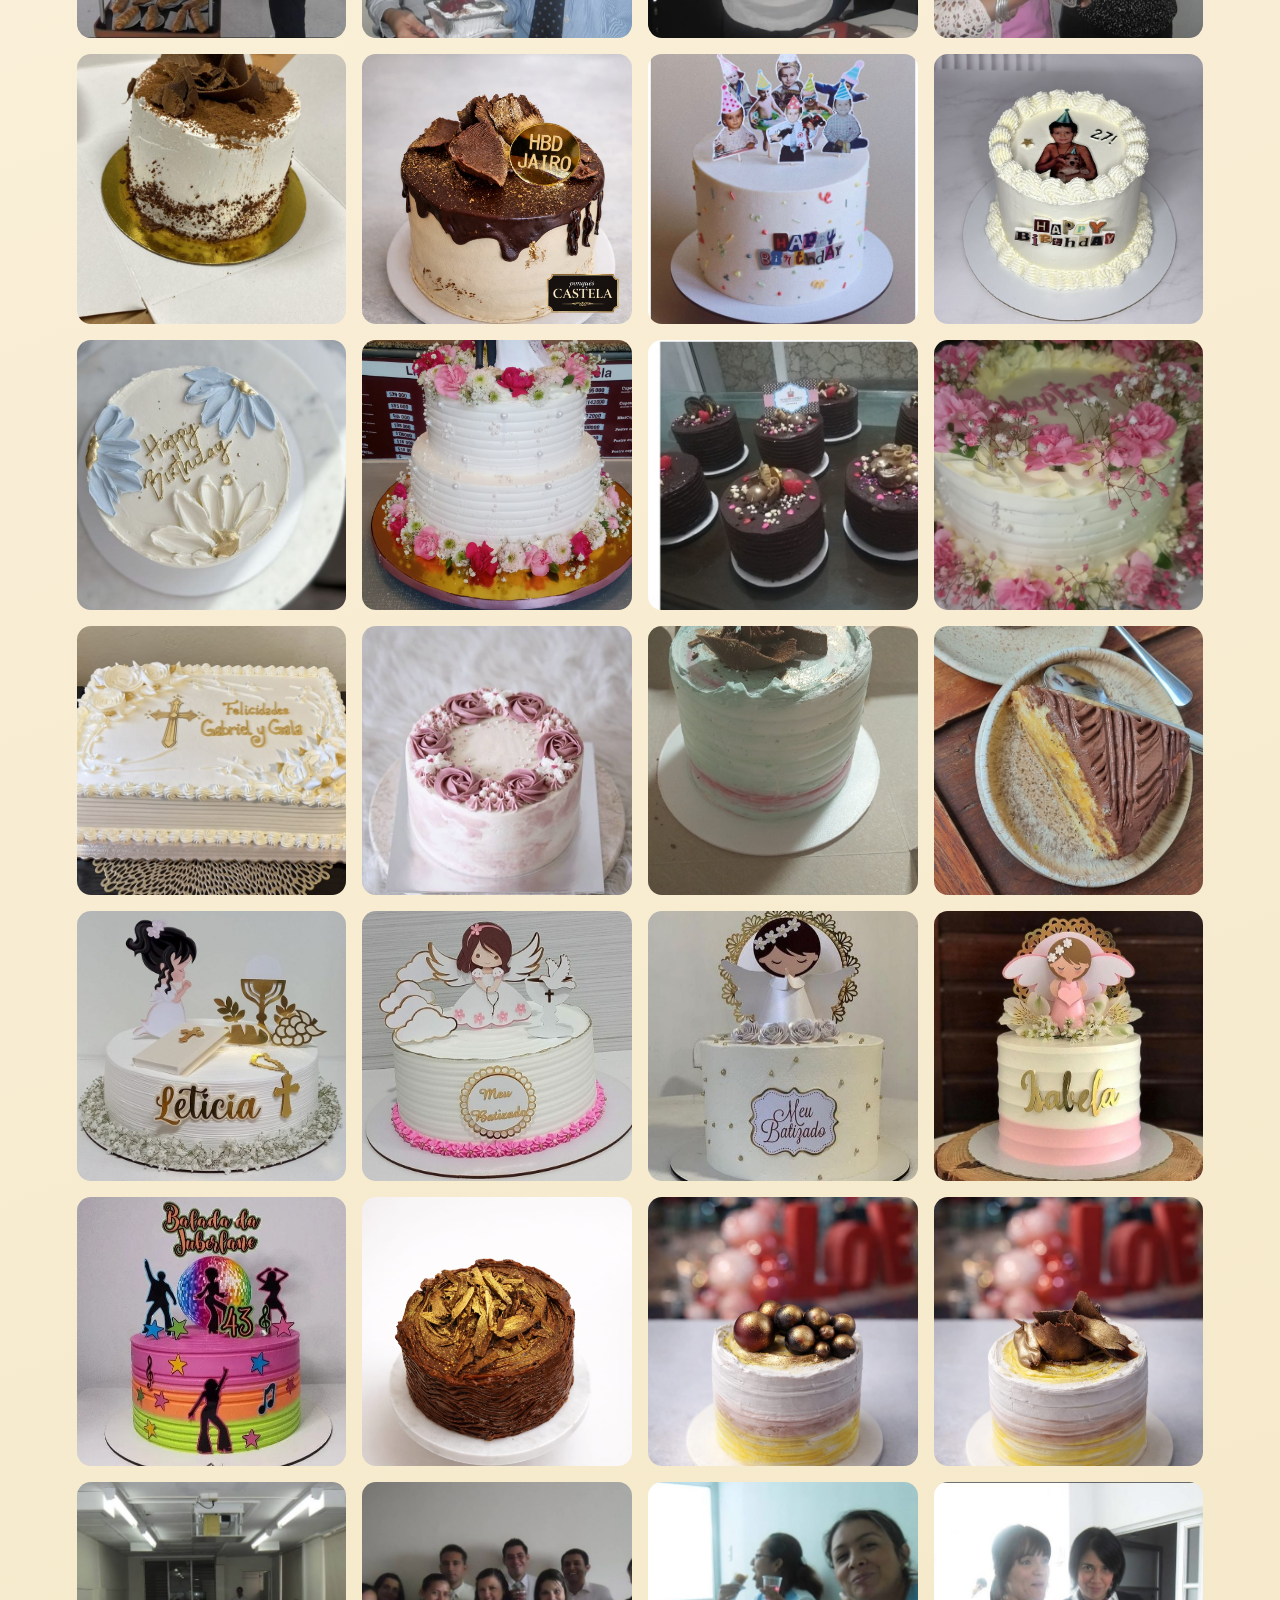
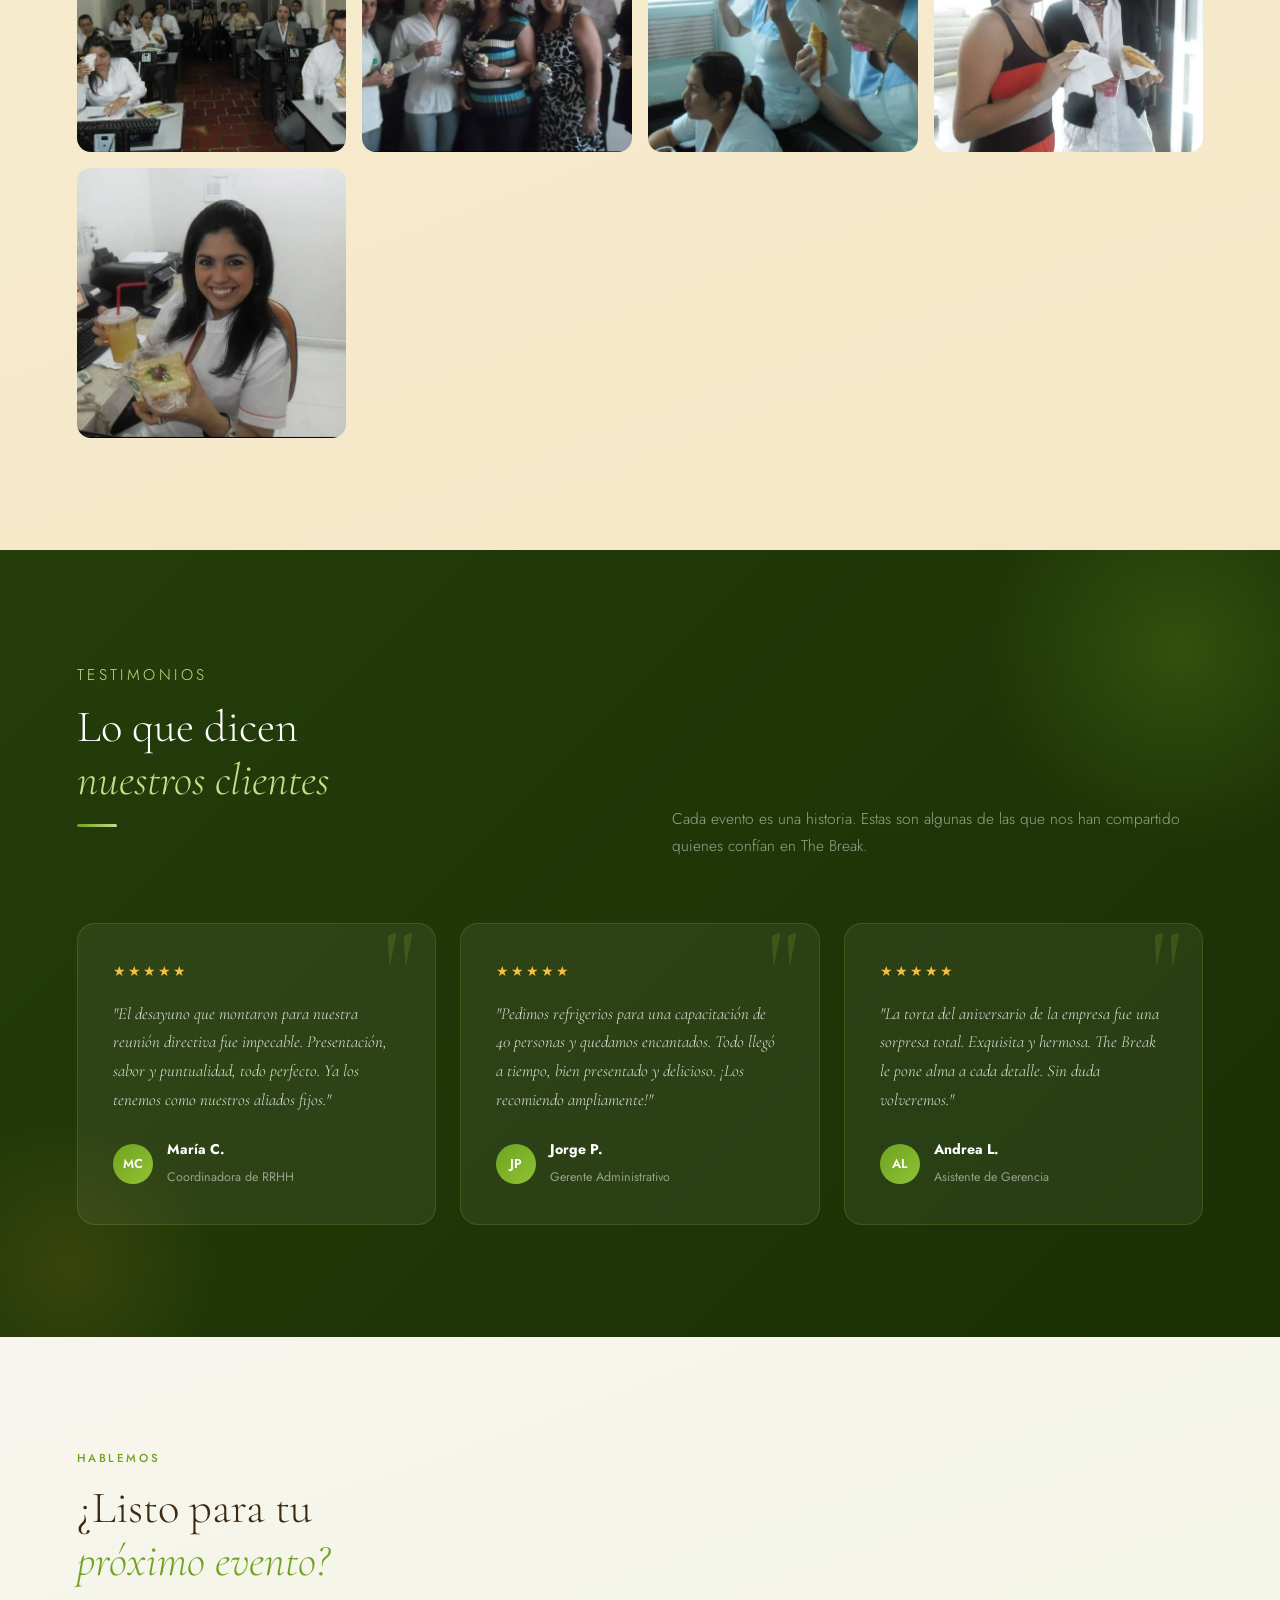
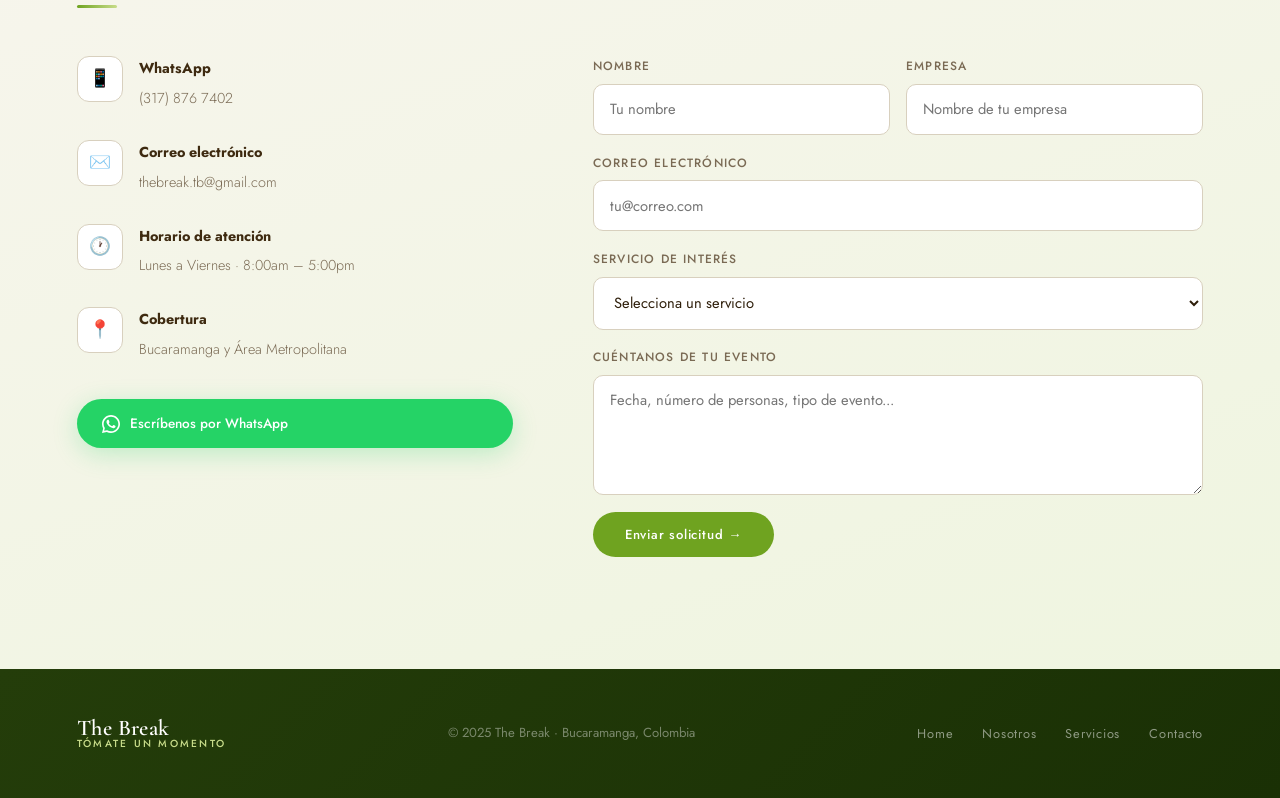
==== commit 2d5c6684: "Feat: :sparkles: Improve positioning SEO - add structure data" ====
--- a/index.html
+++ b/index.html
@@ -32,6 +32,27 @@
   <link rel="stylesheet" href="./css/animations.css">
   <!-- CSS: Responsive & media queries -->
   <link rel="stylesheet" href="./css/responsive.css">
+
+  <script type="application/ld+json">
+{
+  "@context": "https://schema.org",
+  "@type": "FoodEstablishment",
+  "name": "The Break",
+  "url": "https://thebreaktomtateunmomento.com",
+  "description": "Catering empresarial en Bucaramanga especializado en desayunos, refrigerios y postres para eventos corporativos.",
+  "areaServed": {
+    "@type": "City",
+    "name": "Bucaramanga"
+  },
+  "address": {
+    "@type": "PostalAddress",
+    "addressLocality": "Bucaramanga",
+    "addressCountry": "CO"
+  },
+  "servesCuisine": "Catering empresarial",
+  "priceRange": "$$"
+}
+</script>
 </head>
 <body>
 
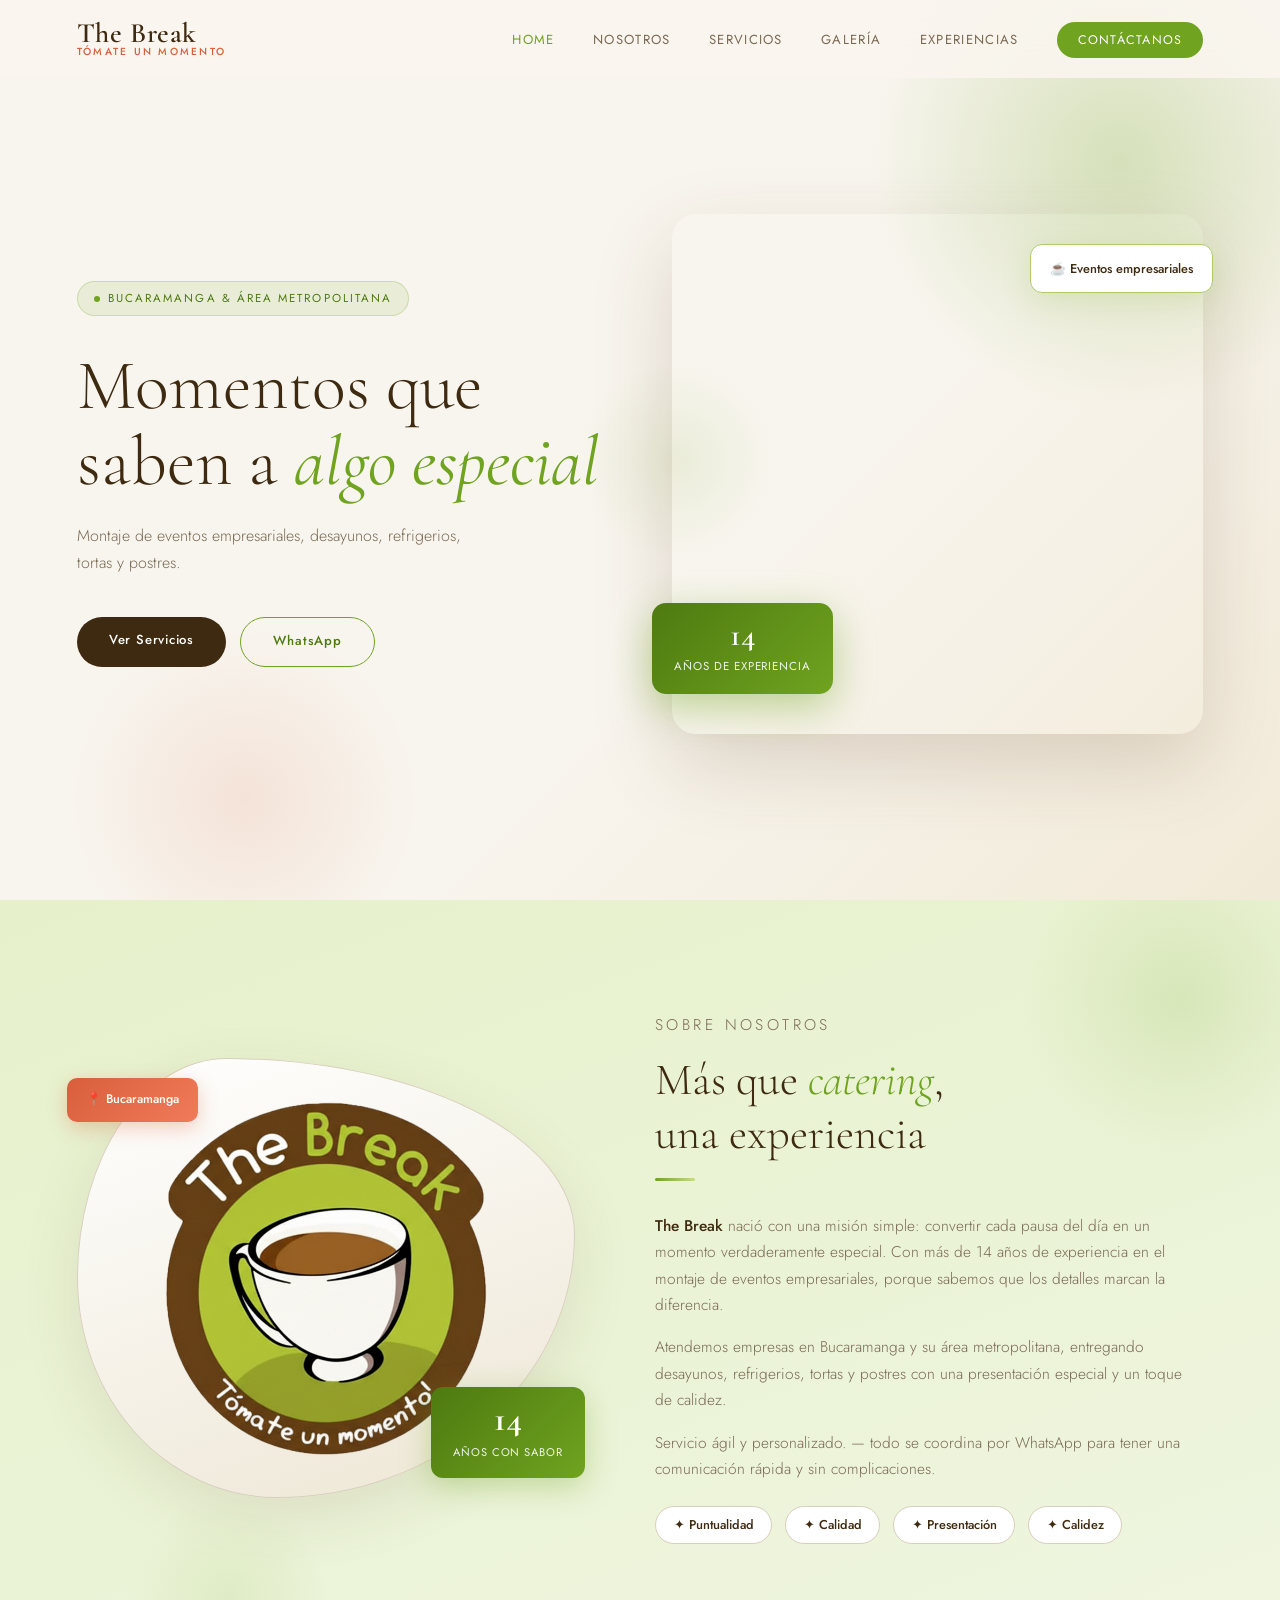
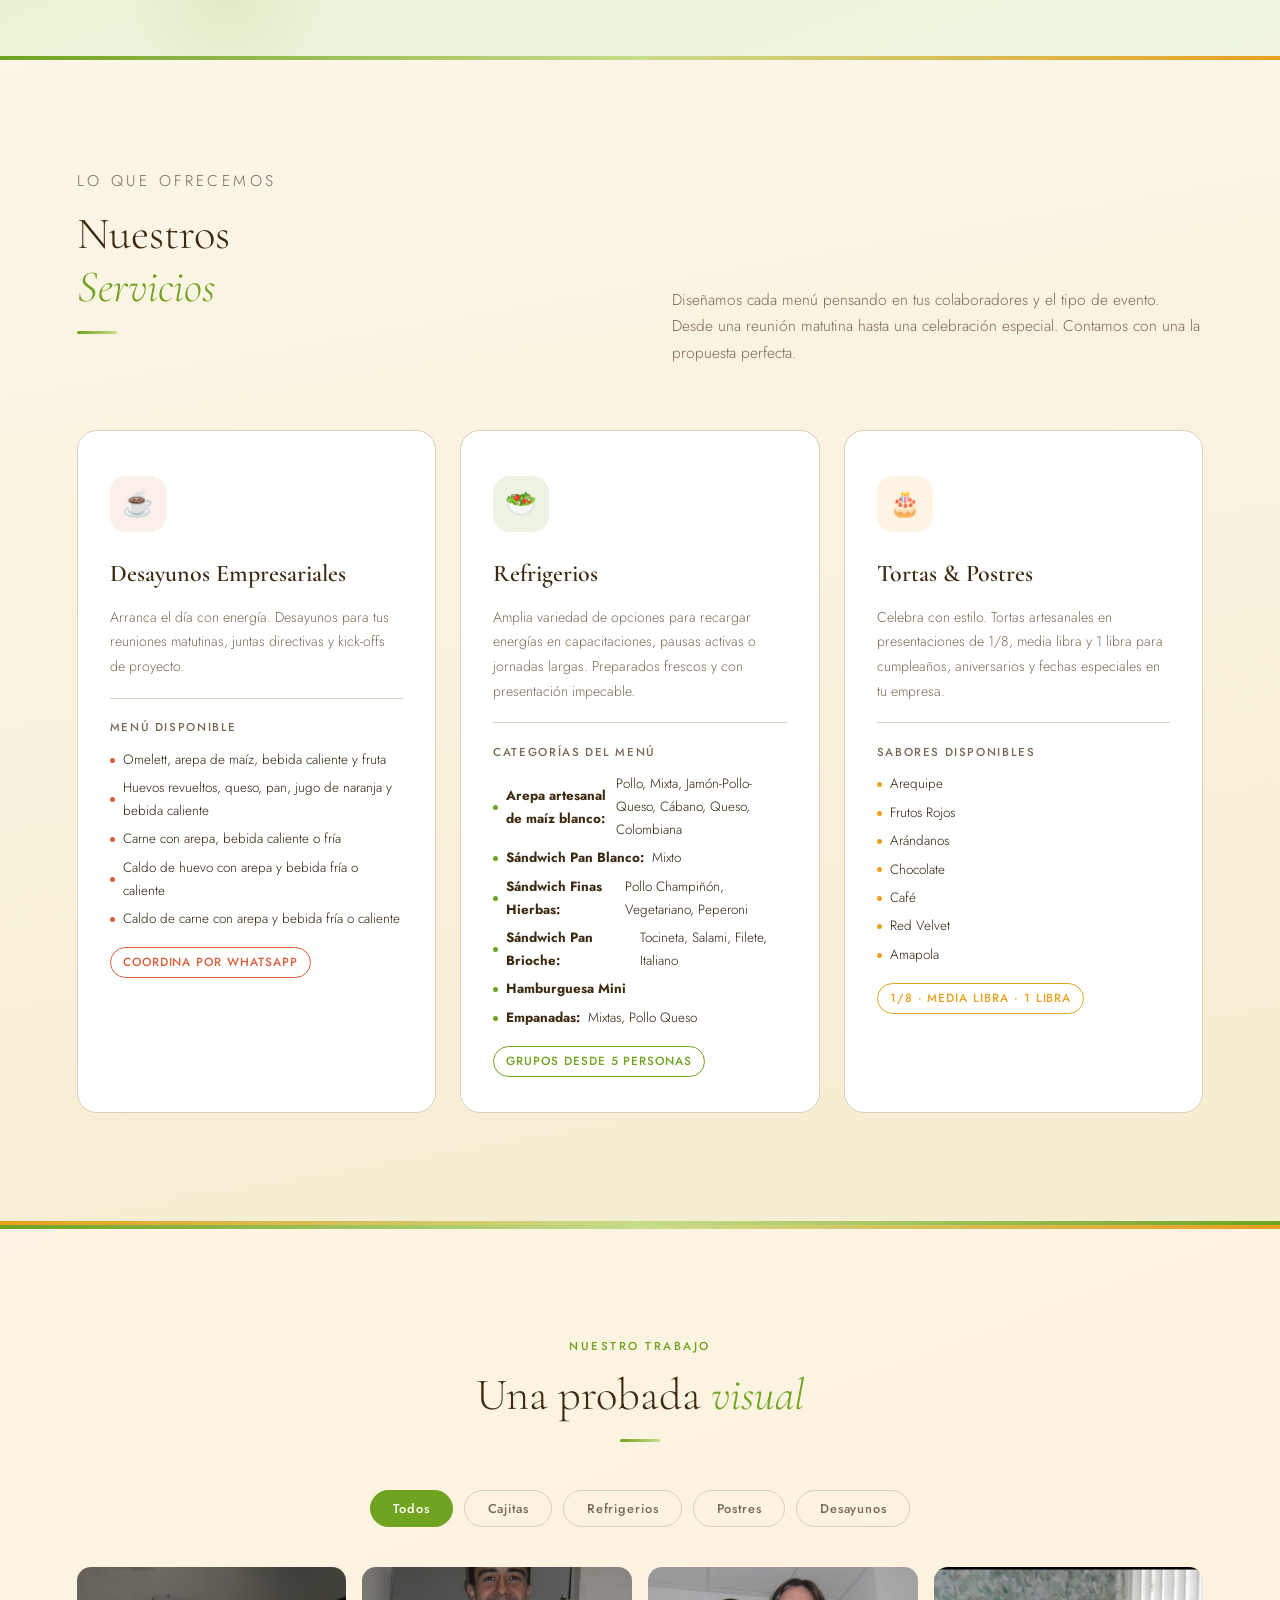
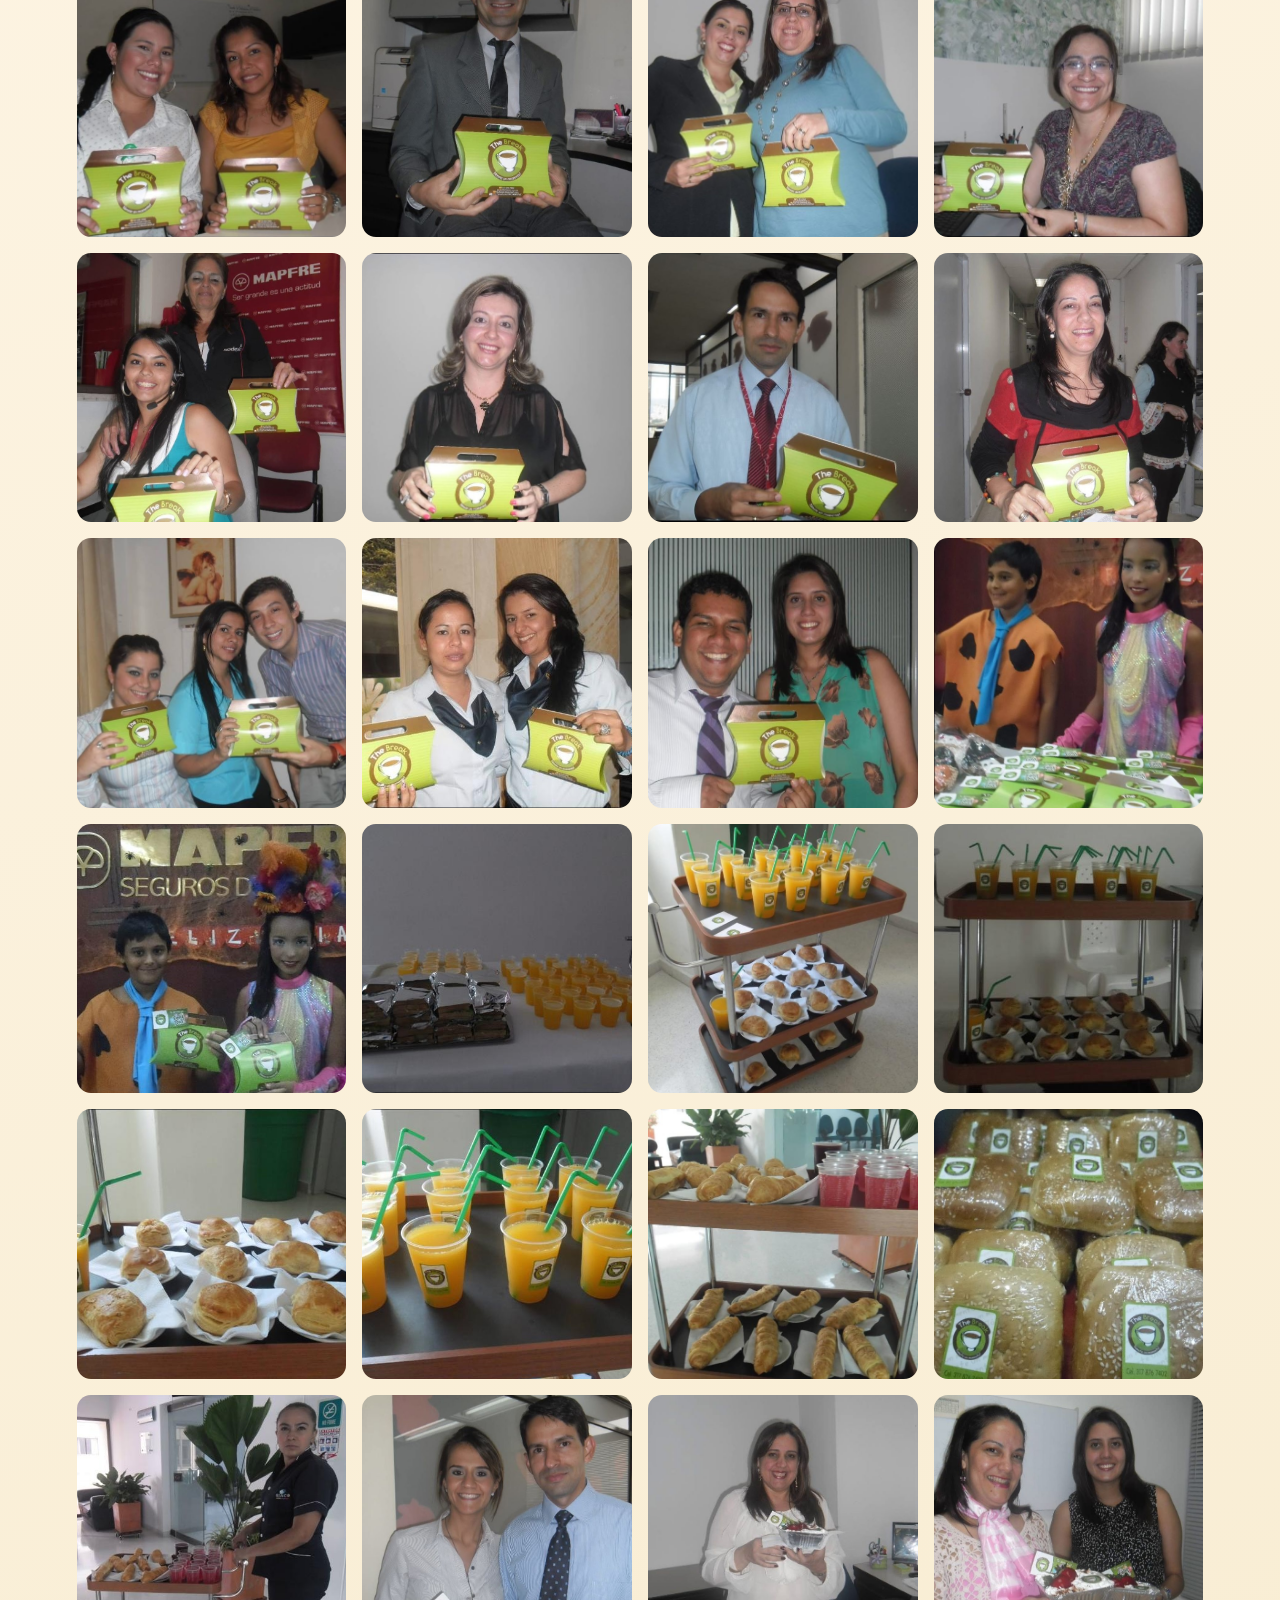
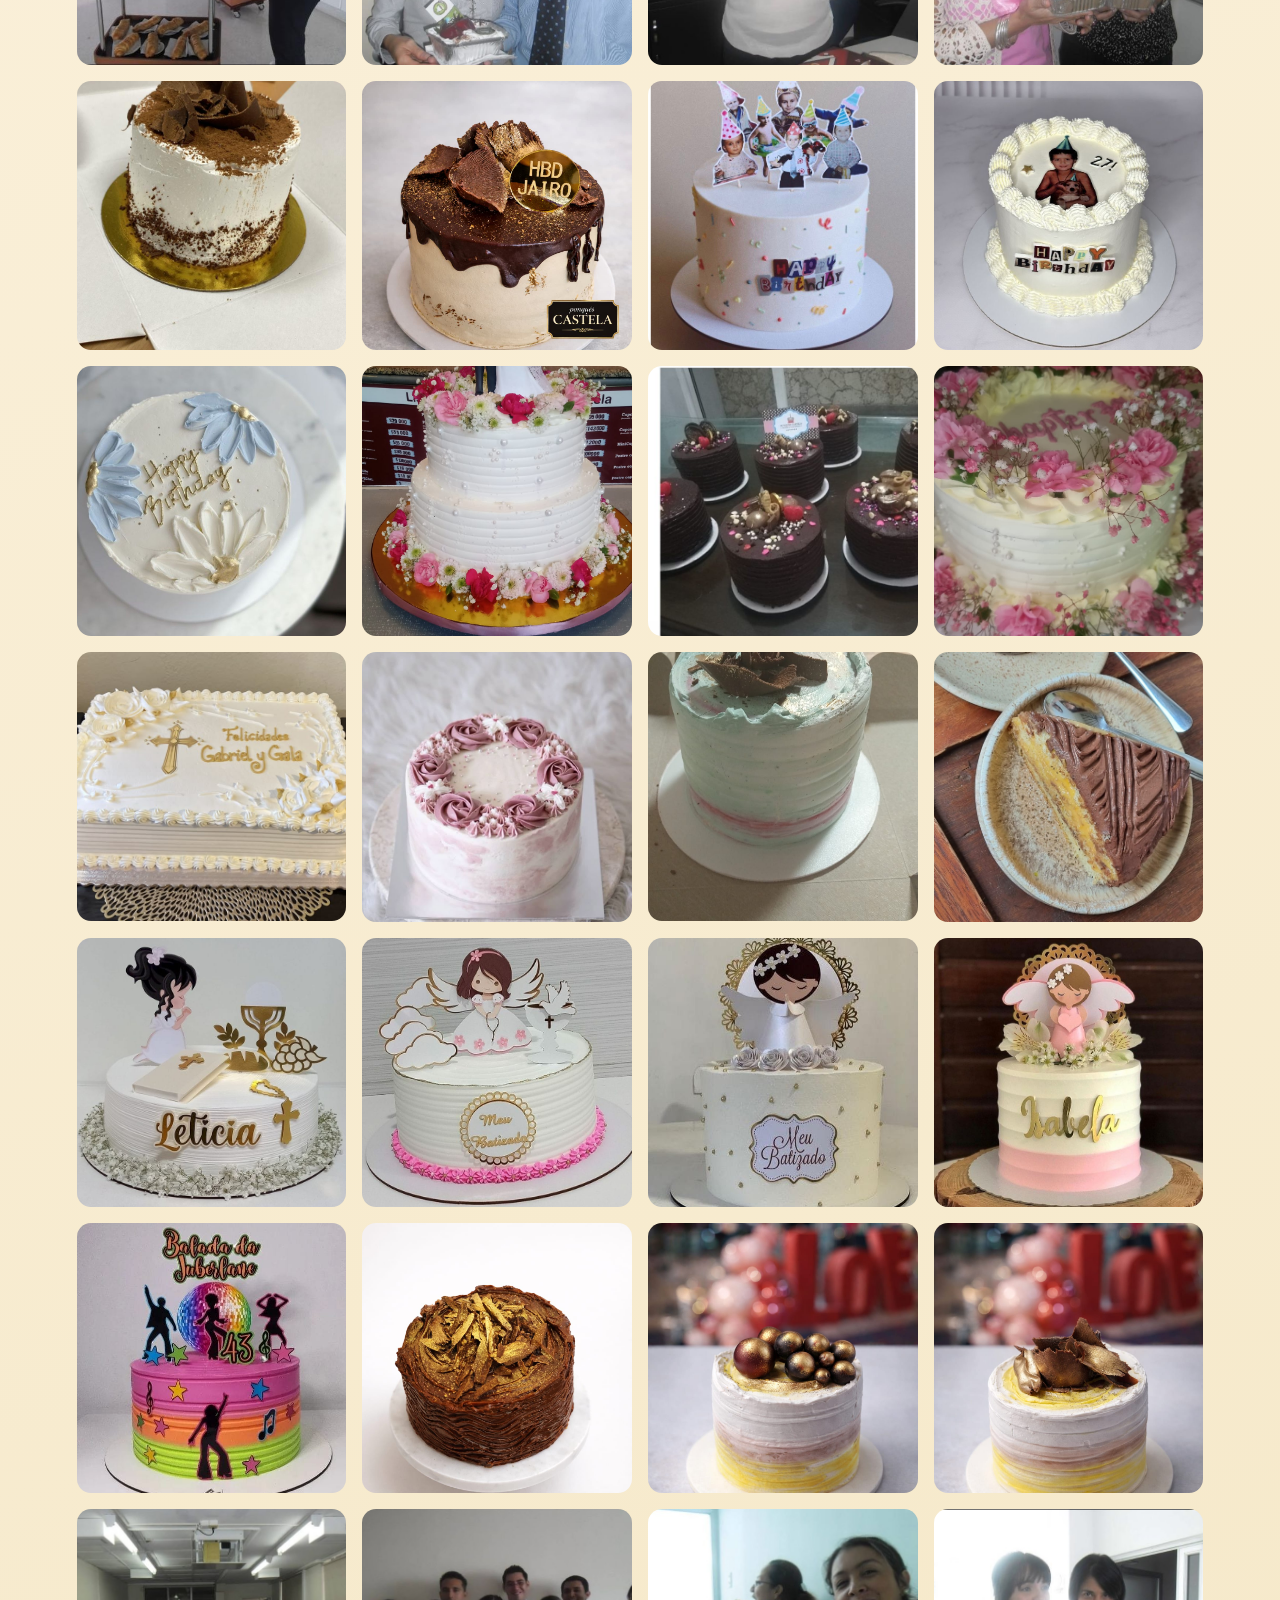
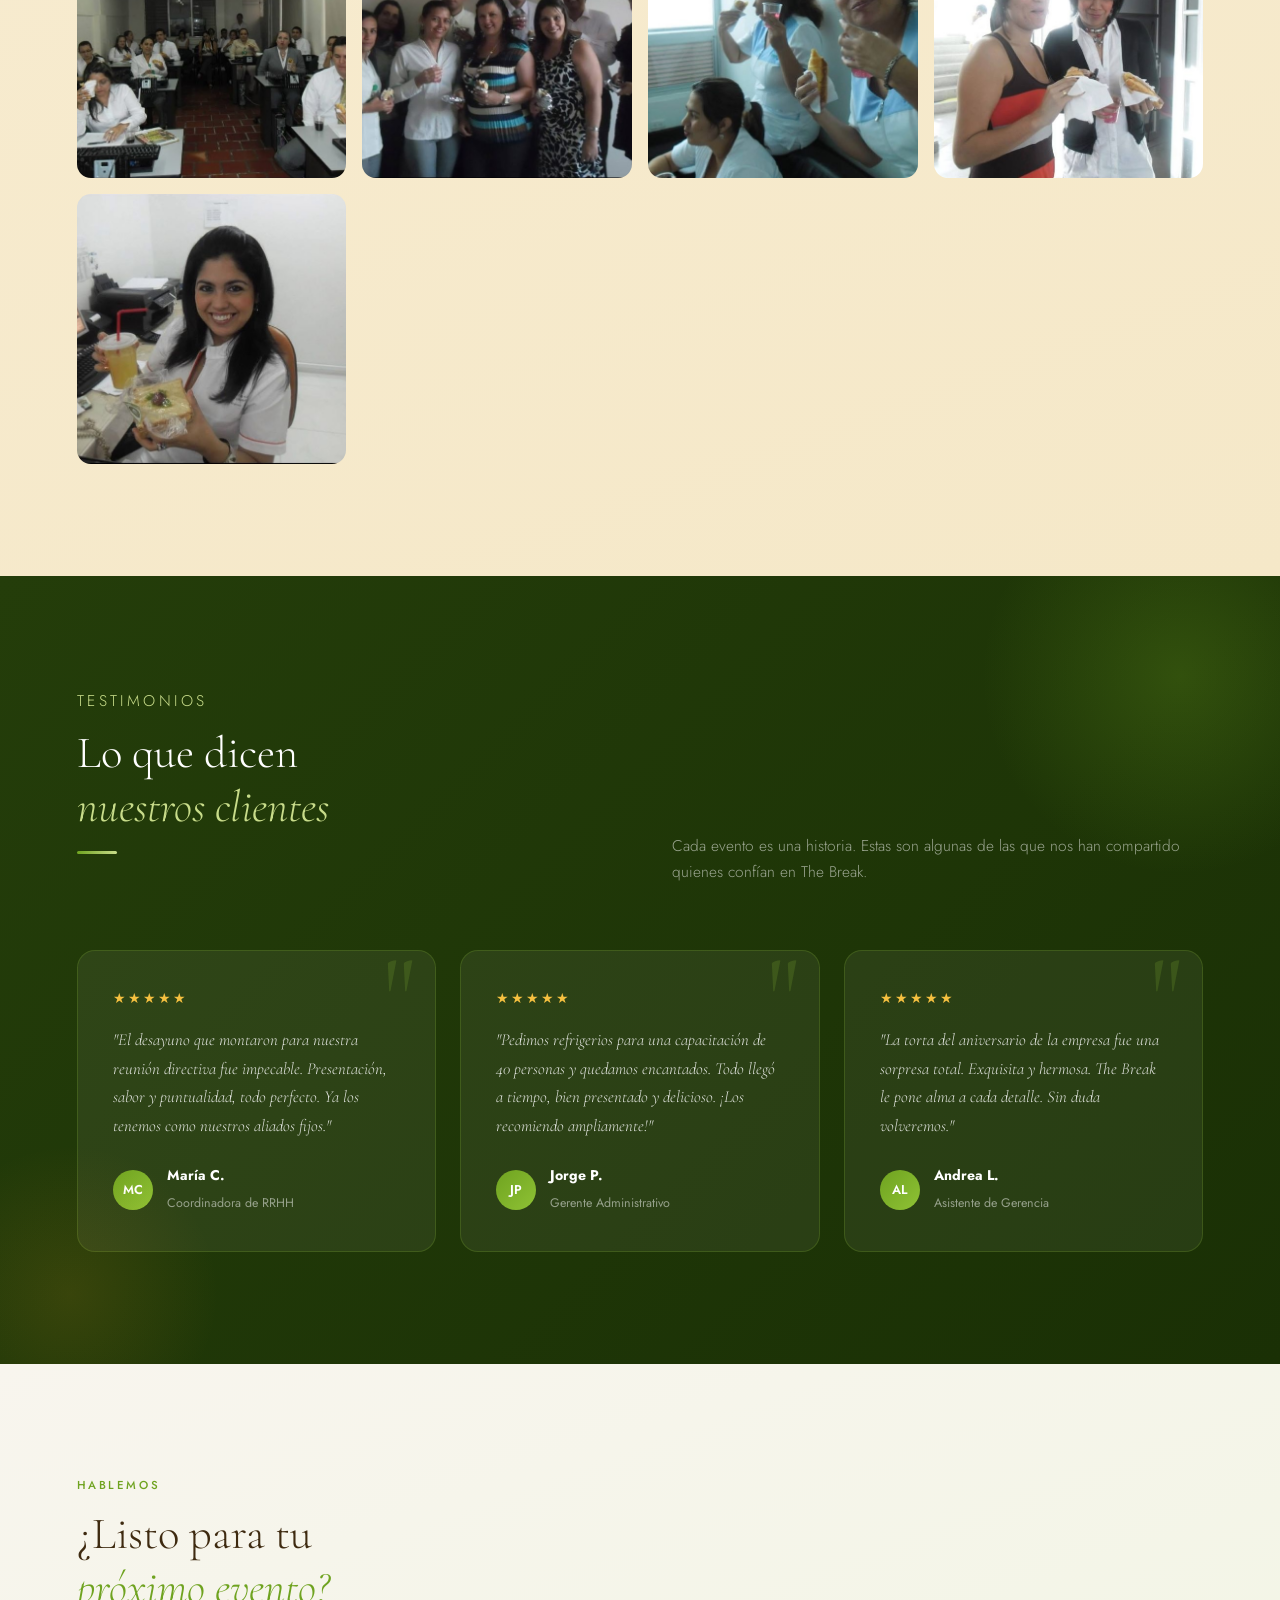
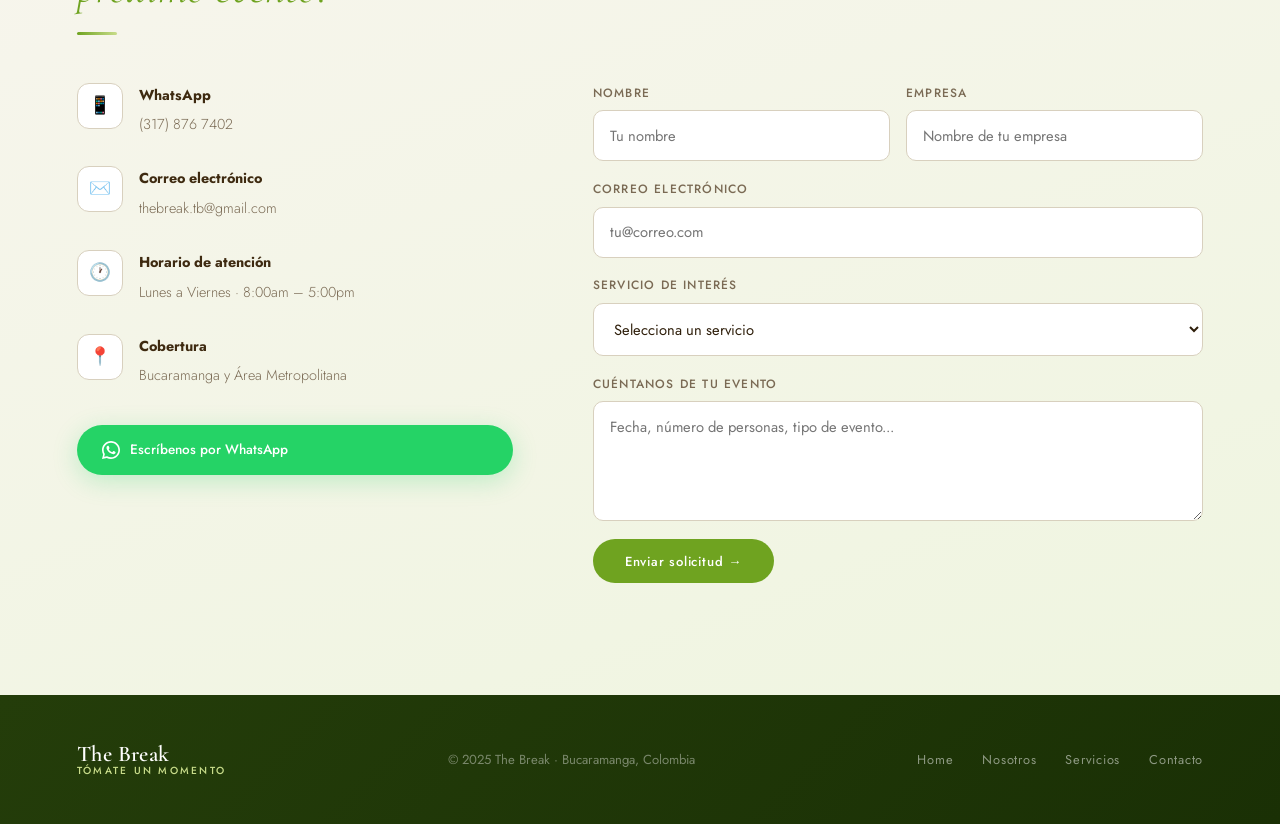
==== commit 1dd9c8a3: "Fix info" ====
--- a/index.html
+++ b/index.html
@@ -87,7 +87,9 @@
       Momentos que<br>saben a <em>algo especial</em>
     </h1>
     <p class="hero-sub">
-      Montaje de eventos empresariales con desayunos, refrigerios y postres elaborados con amor, para que cada pausa sea memorable.
+      Montaje de eventos empresariales, desayunos, refrigerios, tortas y postres.
+      
+       <!-- elaborados con amor, para que cada pausa sea memorable. -->
     </p>
     <div class="hero-btns">
       <a href="#servicios" class="btn btn-primary">Ver Servicios</a>
@@ -114,7 +116,6 @@
     </div>
     <div class="hero-badge2">
       ☕ Eventos empresariales
-      <span>desde desayunos hasta postres</span>
     </div>
   </div>
 </section>
@@ -141,13 +142,13 @@
       <h2 class="s-title">Más que <em>catering</em>,<br>una experiencia</h2>
       <div class="s-line"></div>
       <p>
-        <strong>The Break</strong> nació con una misión simple: convertir cada pausa del día laboral en un momento verdaderamente especial. Con más de 14 años de experiencia en el montaje de eventos empresariales, sabemos que los detalles marcan la diferencia.
+        <strong>The Break</strong> nació con una misión simple: convertir cada pausa del día en un momento verdaderamente especial. Con más de 14 años de experiencia en el montaje de eventos empresariales, porque sabemos que los detalles marcan la diferencia.
       </p>
       <p>
-        Atendemos empresas en Bucaramanga y su área metropolitana, llevando desayunos, refrigerios y postres de alta calidad directamente a tu lugar de trabajo, con puntualidad, presentación impecable y un toque de calidez en cada entrega.
+        Atendemos empresas en Bucaramanga y su área metropolitana, entregando desayunos, refrigerios, tortas y postres con una presentación especial y un toque de calidez.
       </p>
       <p>
-        Nos manejamos de forma ágil y personal — todo se coordina por WhatsApp para que la comunicación sea rápida y sin complicaciones.
+        Servicio ágil y personalizado. — todo se coordina por WhatsApp para tener una comunicación rápida y sin complicaciones.
       </p>
       <div class="about-vals">
         <span class="val-chip">✦ Puntualidad</span>
@@ -167,7 +168,7 @@
       <h2 class="s-title">Nuestros<br><em>Servicios</em></h2>
       <div class="s-line"></div>
     </div>
-    <p>Diseñamos cada menú pensando en tus colaboradores y el tipo de evento. Desde una reunión matutina hasta una celebración especial, tenemos la propuesta perfecta. Todos nuestros pedidos se coordinan directamente por WhatsApp para una atención rápida y personalizada.</p>
+    <p>Diseñamos cada menú pensando en tus colaboradores y el tipo de evento. Desde una reunión matutina hasta una celebración especial. Contamos con una la propuesta perfecta.</p>
   </div>
 
   <div class="services-grid reveal">
@@ -176,7 +177,7 @@
     <div class="svc-card">
       <div class="svc-icon">☕</div>
       <h3>Desayunos Empresariales</h3>
-      <p>Arranca el día con energía. Montamos desayunos completos y elegantes para tus reuniones matutinas, juntas directivas y kick-offs de proyecto.</p>
+      <p>Arranca el día con energía. Desayunos para tus reuniones matutinas, juntas directivas y kick-offs de proyecto.</p>
       <div class="svc-details">
         <h4>Menú disponible</h4>
         <ul class="svc-includes">
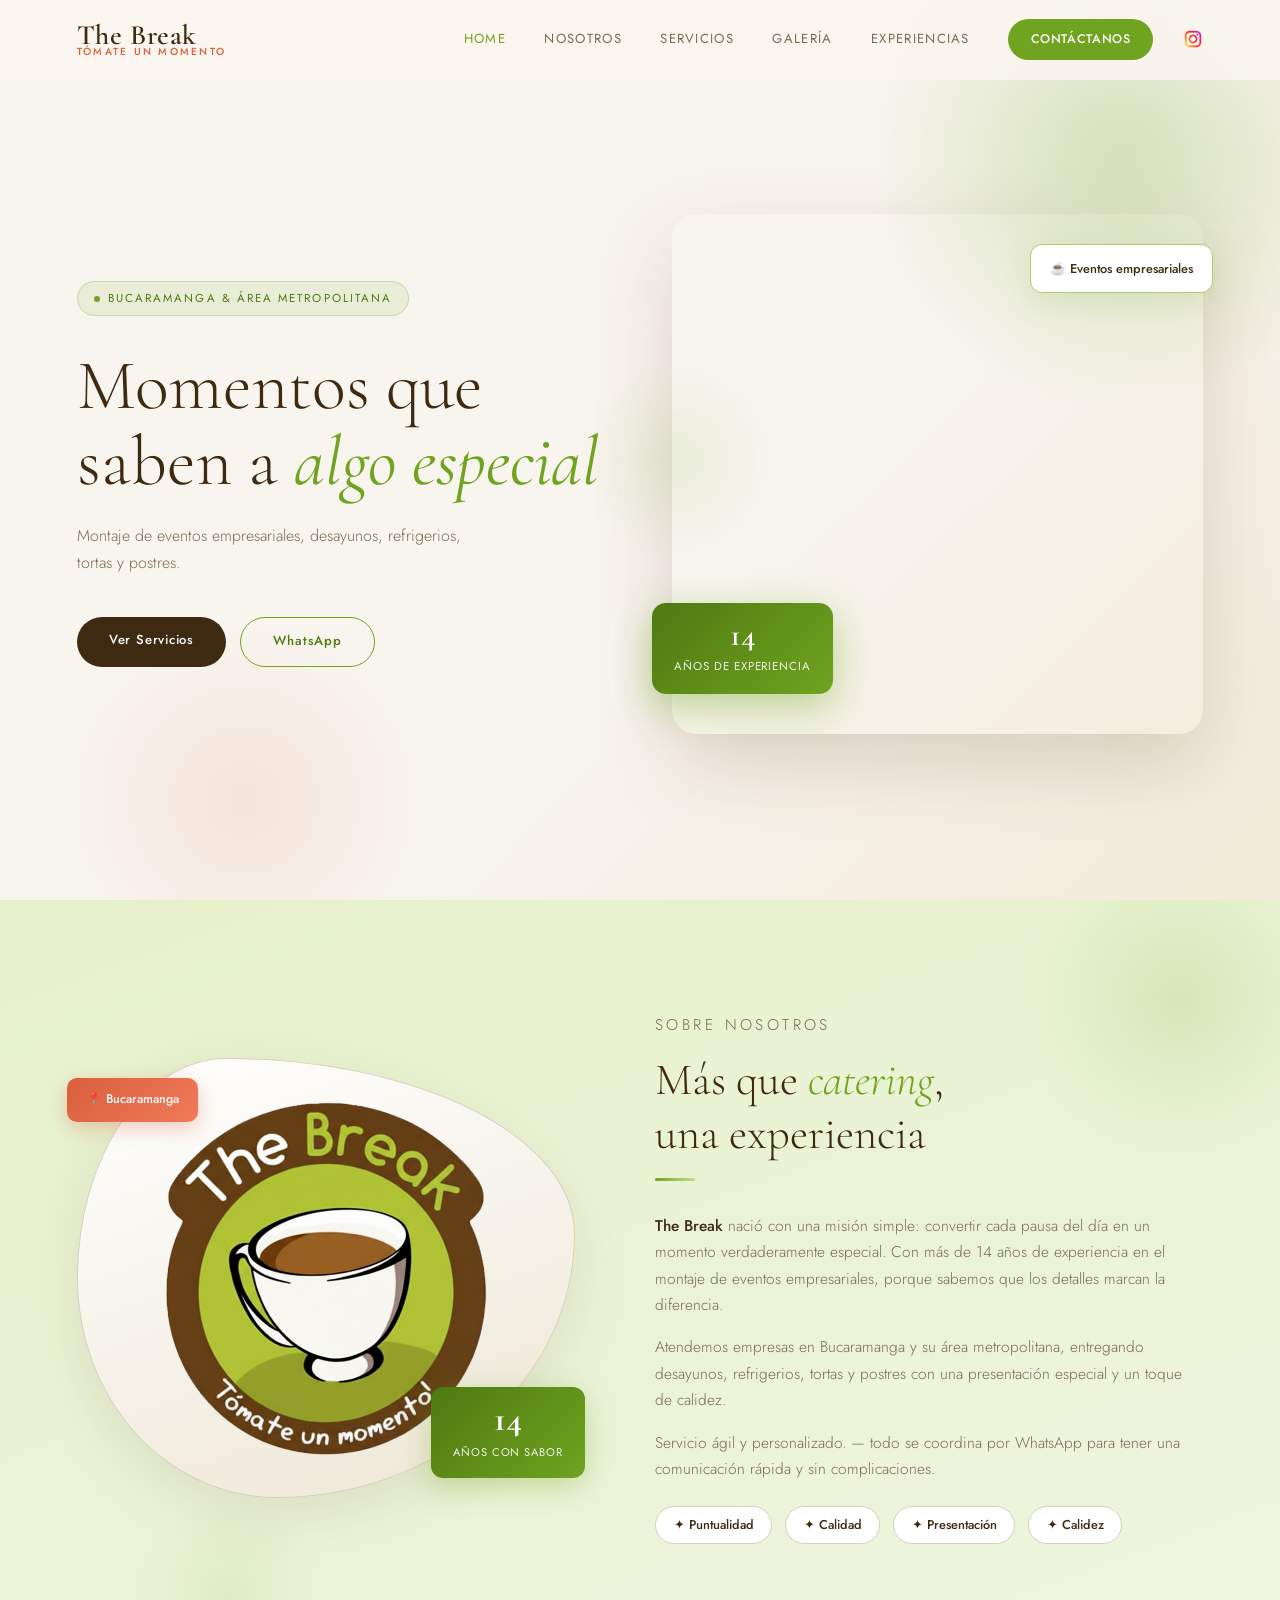
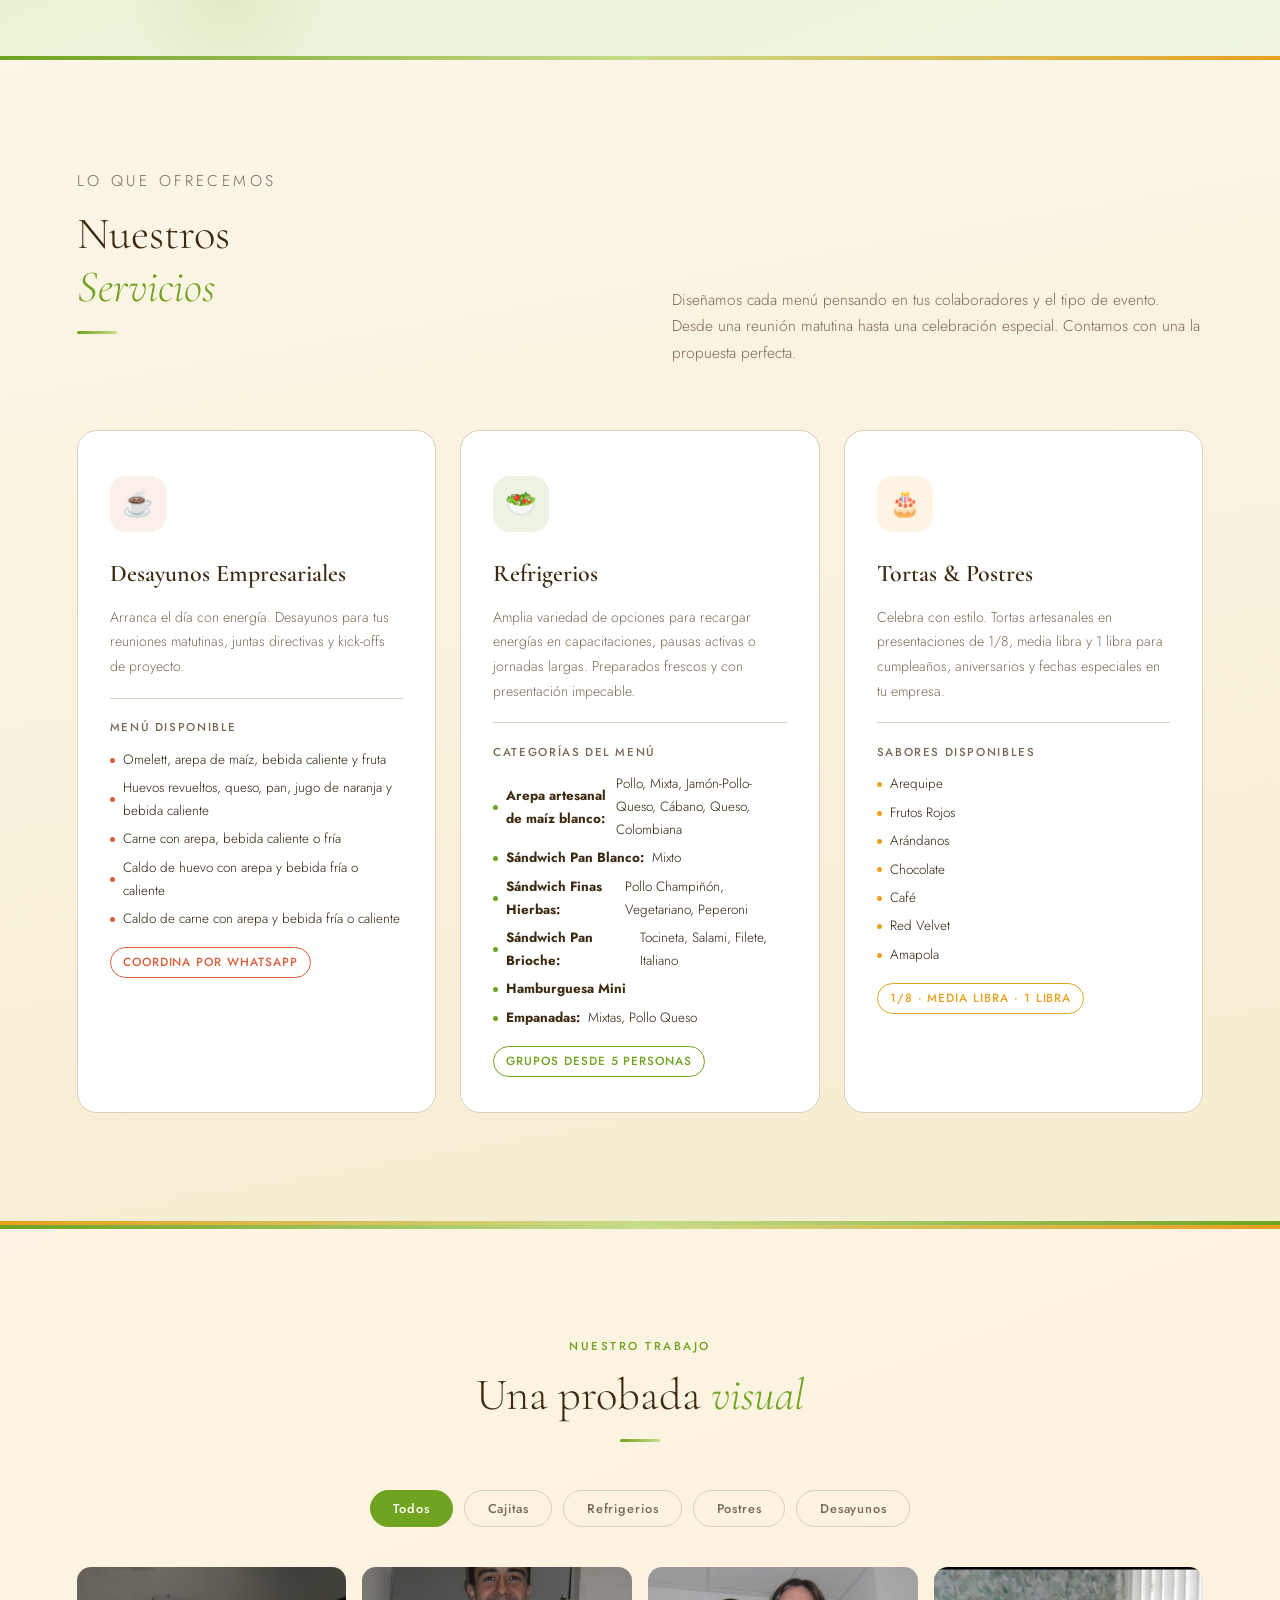
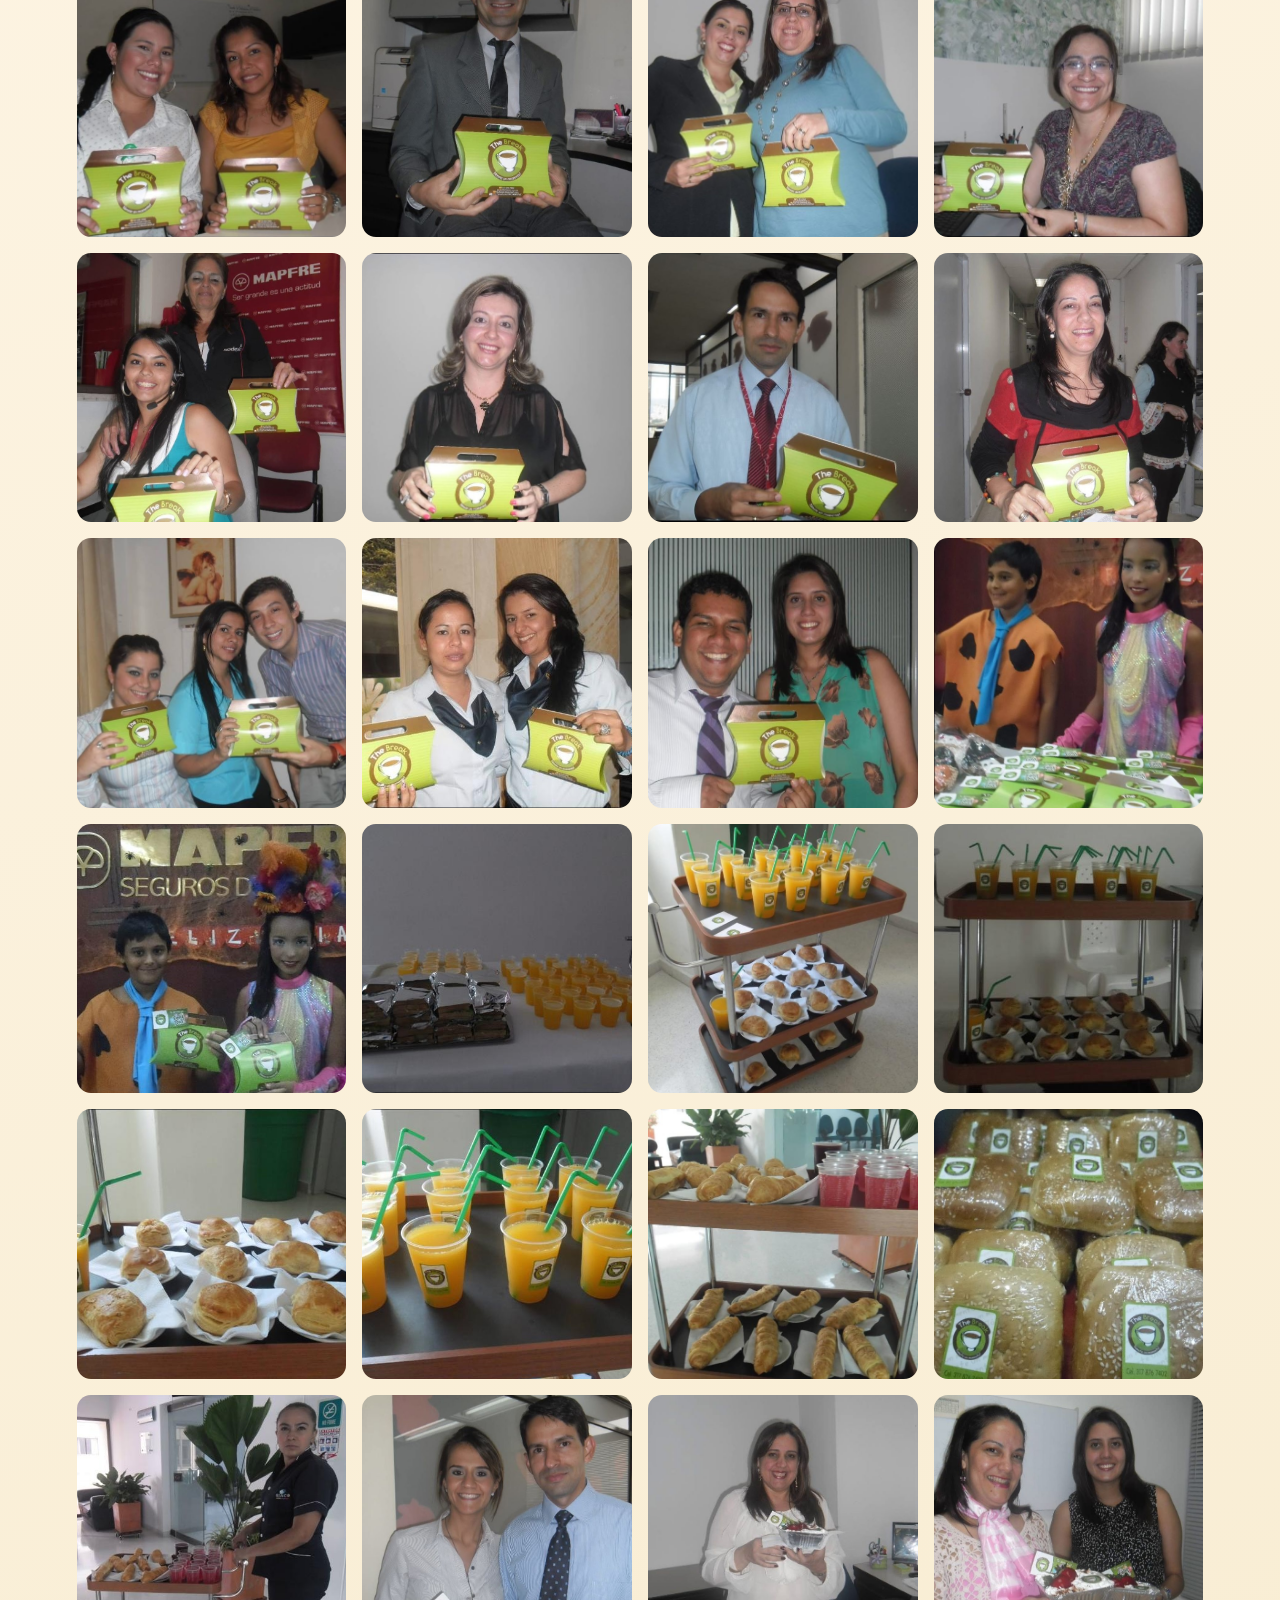
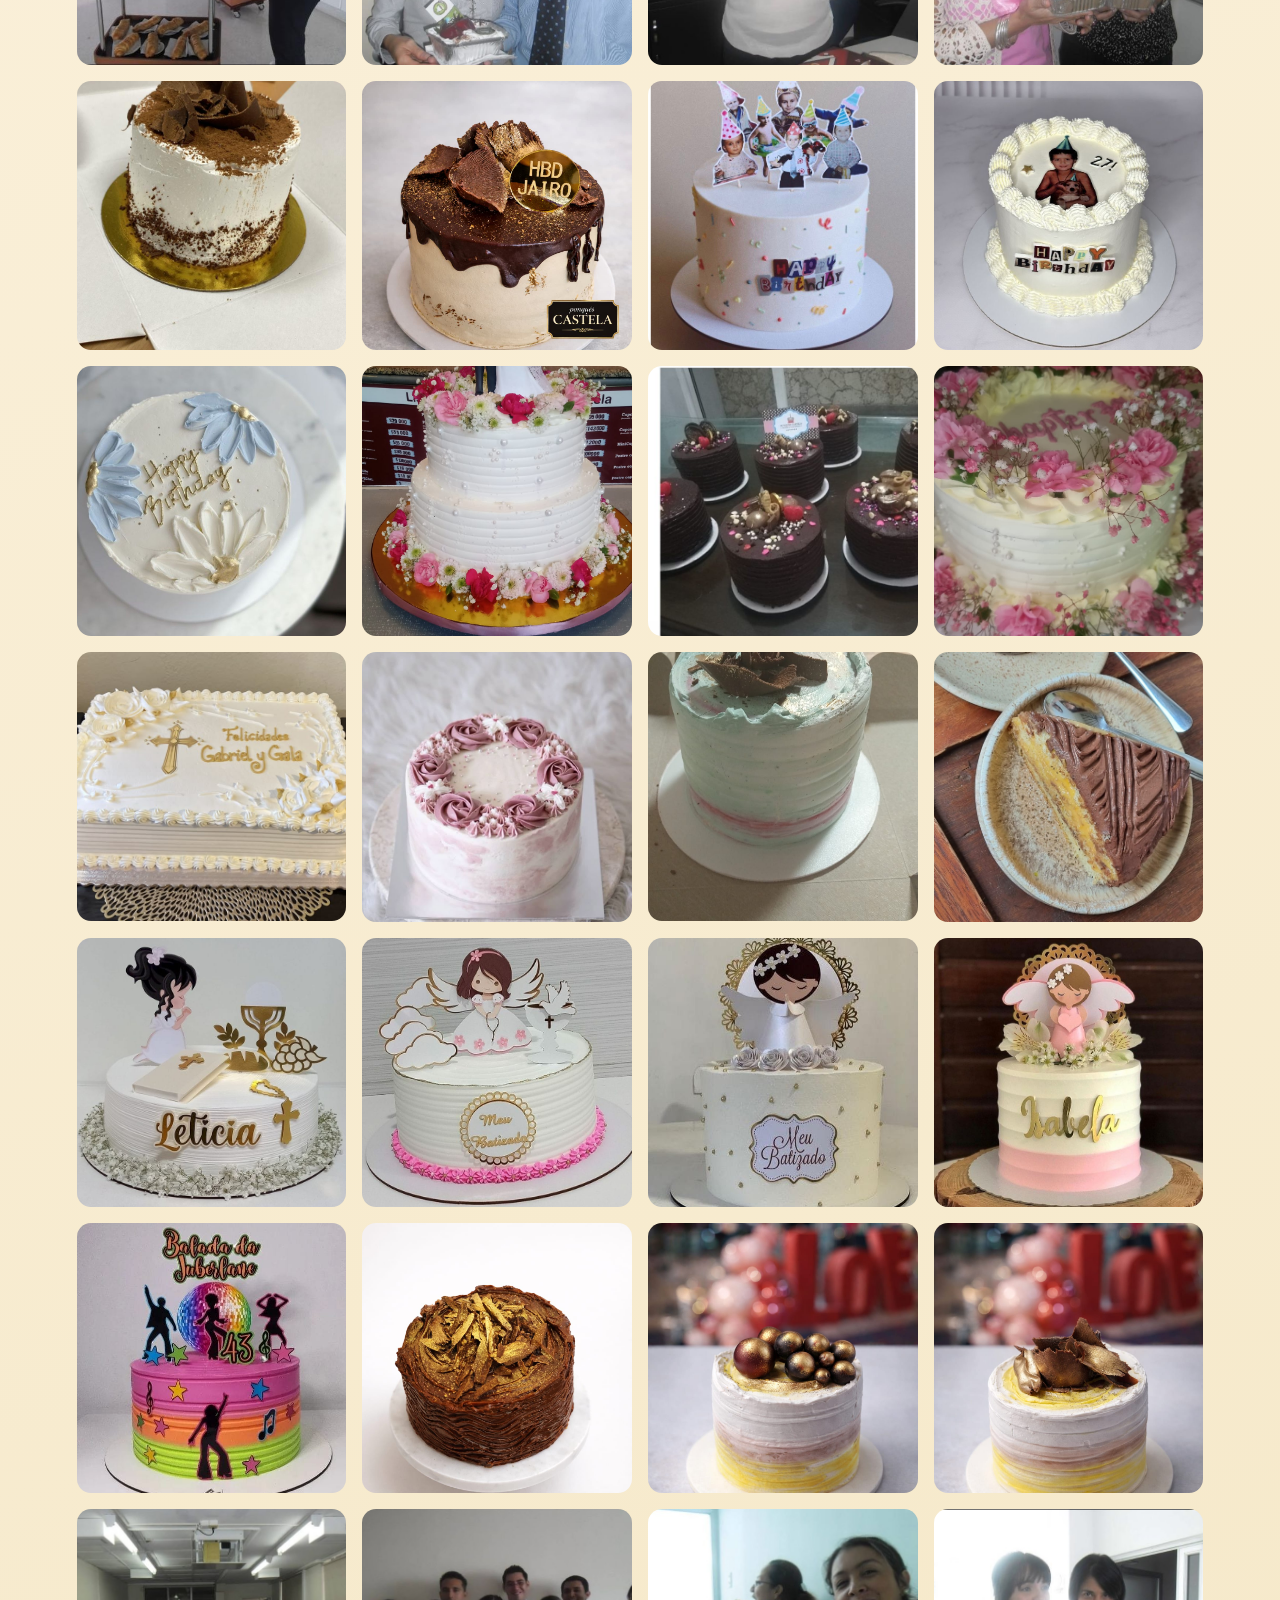
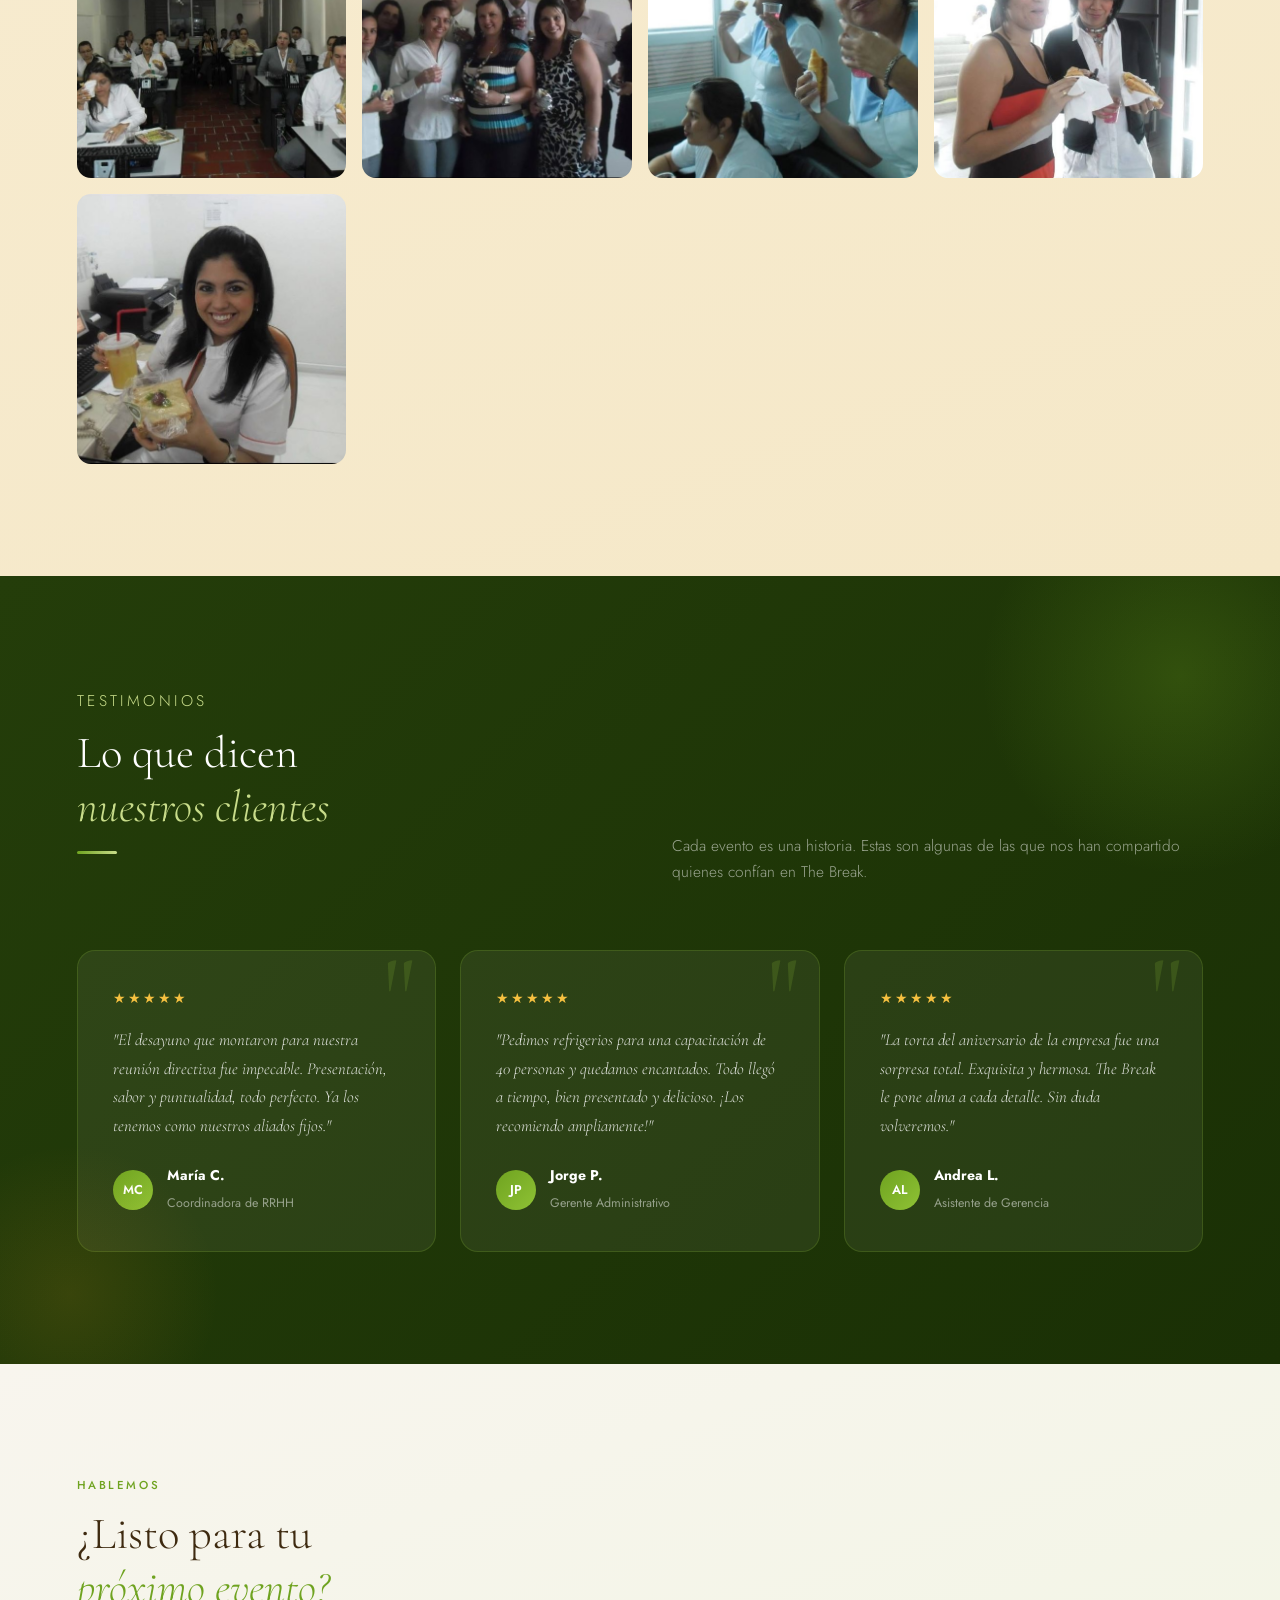
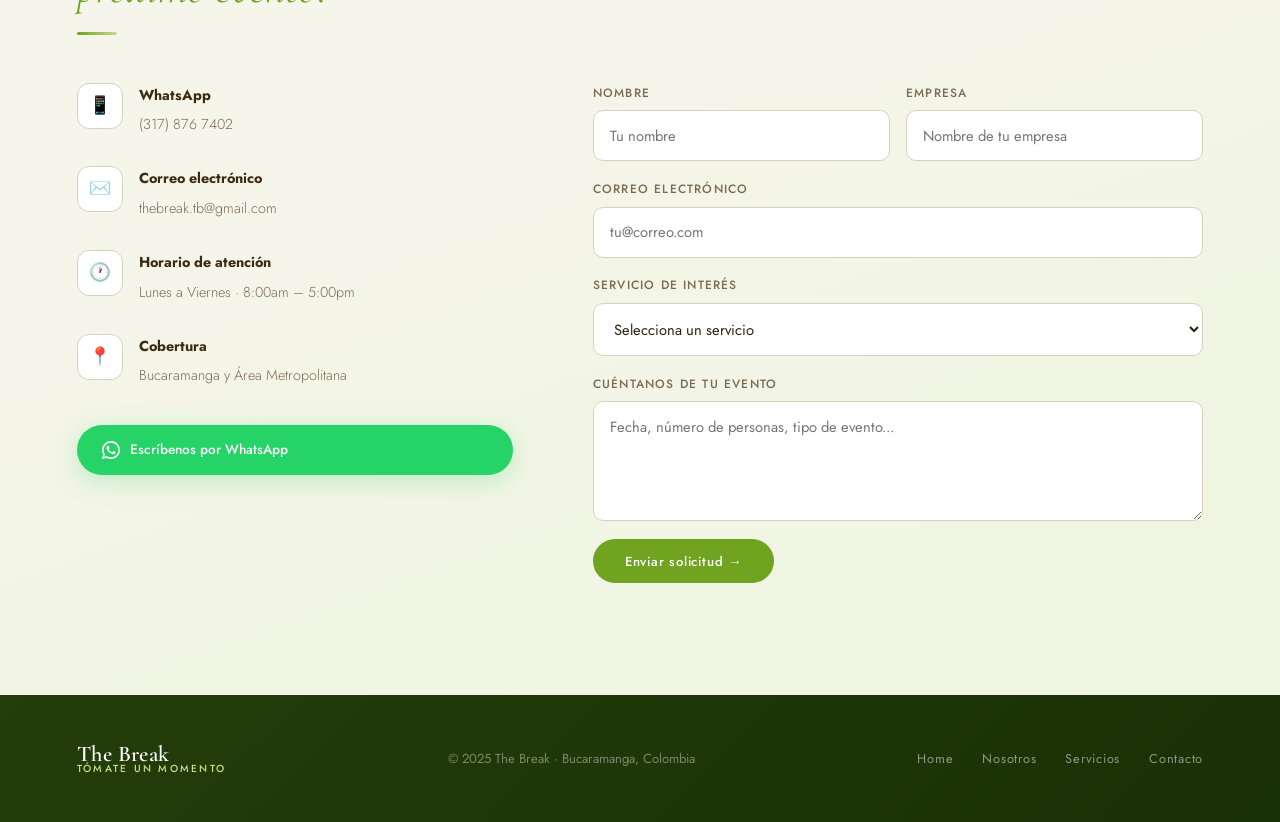
==== commit 0d13abc3: "feat: :sparkles: add instagram" ====
--- a/index.html
+++ b/index.html
@@ -69,6 +69,7 @@
     <li><a href="#galeria">Galería</a></li>
     <li><a href="#experiencias">Experiencias</a></li>
     <li><a href="#contacto" class="nav-cta">Contáctanos</a></li>
+    <li><a href="https://www.instagram.com/thebreaktomateunmomento/" target="_blank" aria-label="Instagram"><img src="./img/instagram.png" alt="Instagram" class="nav-instagram"></a></li>
   </ul>
   <button class="hamburger" id="hamburger" aria-label="Menú">
     <span></span><span></span><span></span>
--- a/css/navbar.css
+++ b/css/navbar.css
@@ -1,6 +1,5 @@
 /* ──────────────────────────────────────────────────────
-   THE BREAK · NAVBAR STYLES
-   Navigation, logo, hamburger menu
+   THE BREAK · NAVBAR STYLES (Alineado y Corregido)
    ────────────────────────────────────────────────────── */
 
 nav {
@@ -10,9 +9,12 @@
   right: 0;
   z-index: 100;
   display: flex;
-  align-items: center;
+  
+  /* CRUCIAL: Centra verticalmente el Logo, Enlaces y Botón */
+  align-items: center; 
+  
   justify-content: space-between;
-  padding: 1.2rem 6%;
+  padding: 1.2rem 6%; /* Mantén tu padding horizontal */
   background: rgba(250, 246, 239, 0.9);
   backdrop-filter: blur(18px);
   -webkit-backdrop-filter: blur(18px);
@@ -25,11 +27,13 @@
   box-shadow: 0 2px 24px rgba(92, 58, 26, 0.07);
 }
 
-/* Logo */
+/* Logo - Alineación Reiniciada */
 .logo-wrap {
   display: flex;
   flex-direction: column;
   line-height: 1;
+  margin: 0; /* Asegura que no haya márgenes externos */
+  padding: 0;
 }
 
 .logo-name {
@@ -46,13 +50,22 @@
   text-transform: uppercase;
   color: var(--coral);
   font-weight: 500;
+  margin-top: -2px; /* Ajuste fino si el serif tiene mucho aire arriba */
 }
 
-/* Navigation links */
+/* Navigation links - Alineación y Espaciado */
 .nav-links {
   display: flex;
   gap: 2.4rem;
   list-style: none;
+  align-items: center; /* Alinea los enlaces internamente también */
+  margin: 0;
+  padding: 0;
+}
+
+.nav-links li {
+  display: flex;
+  align-items: center; /* Centra el contenido de cada li */
 }
 
 .nav-links a {
@@ -63,27 +76,52 @@
   letter-spacing: 0.1em;
   text-transform: uppercase;
   transition: color var(--transition-fast);
+  
+  /* Un poco de padding vertical ayuda a la alineación visual sin mover el flex */
+  padding: 0.5rem 0; 
+  display: inline-block;
 }
 
 .nav-links a:hover {
   color: var(--cafe);
 }
 
+/* Botón de Llamado a la Acción (CTA) */
 .nav-cta {
   background: var(--verde) !important;
   color: var(--blanco) !important;
-  padding: 0.55rem 1.3rem !important;
+  
+  /* Ajuste de padding para que se vea bien pero no rompa la alineación */
+  padding: 0.6rem 1.4rem !important; 
+  
   border-radius: 100px !important;
   font-size: 0.78rem !important;
-  transition: background var(--transition-fast) !important;
+  font-weight: 500 !important; /* Un poco más de peso */
+  letter-spacing: 0.05em !important;
+  transition: background var(--transition-fast), transform var(--transition-fast) !important;
+  display: inline-flex !important; /* Mejor para centrar texto dentro */
+  align-items: center;
 }
 
 .nav-cta:hover {
   background: var(--verde-lt) !important;
-  color: var(--blanco) !important;
+  transform: translateY(-1px); /* Efecto sutil */
 }
 
-/* Hamburger menu */
+/* Icono de Instagram (Corrección Anterior) */
+img.nav-instagram {
+  width: 20px; /* Tamaño sutil */
+  height: 20px;
+  display: block; 
+  transition: opacity var(--transition-fast);
+  margin-left: -0.5rem; /* Acércalo un poco al link anterior si quieres */
+}
+
+.nav-instagram:hover {
+  opacity: 0.7;
+}
+
+/* Hamburger menu (Sin cambios) */
 .hamburger {
   display: none;
   flex-direction: column;
@@ -91,14 +129,7 @@
   cursor: pointer;
   background: none;
   border: none;
-}
-
-.hamburger span {
-  display: block;
-  width: 24px;
-  height: 1.5px;
-  background: var(--cafe);
-  transition: 0.3s;
+  padding: 0;
 }
 
 .hamburger.open span:nth-child(1) {
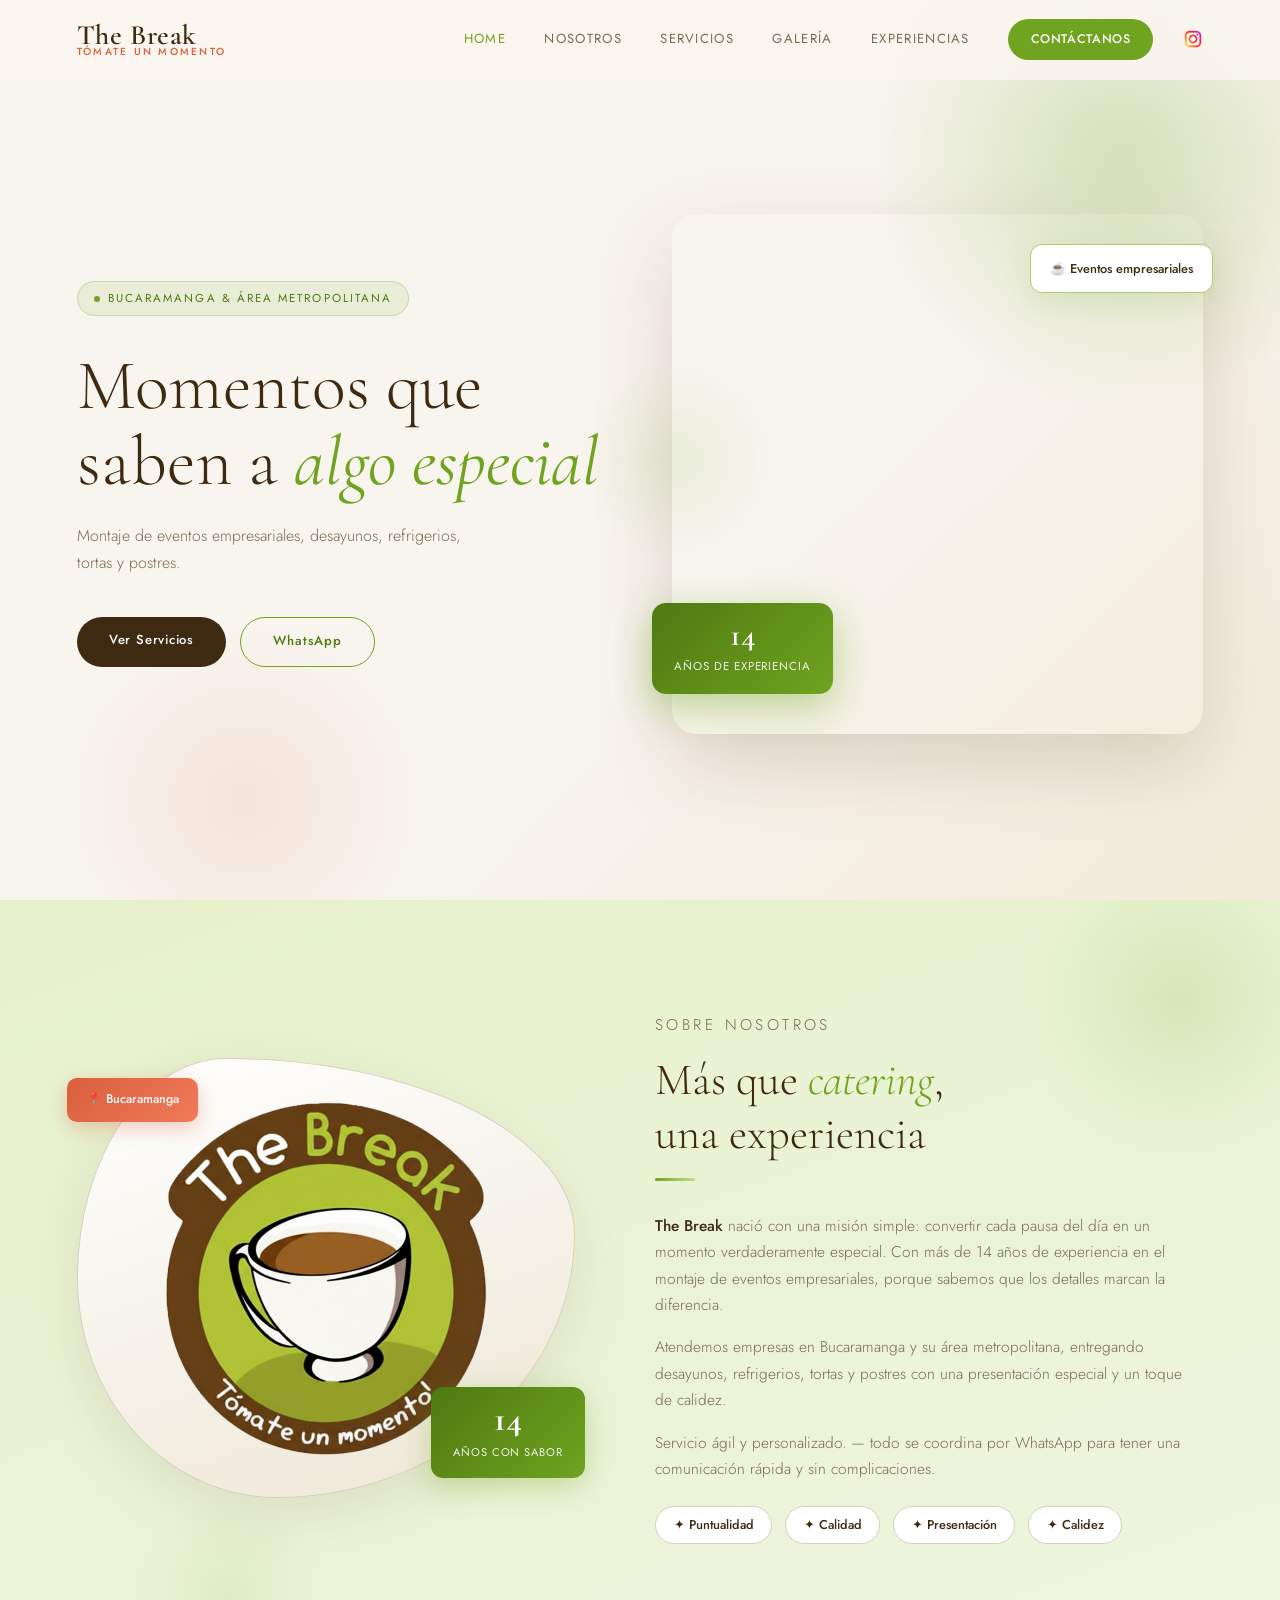
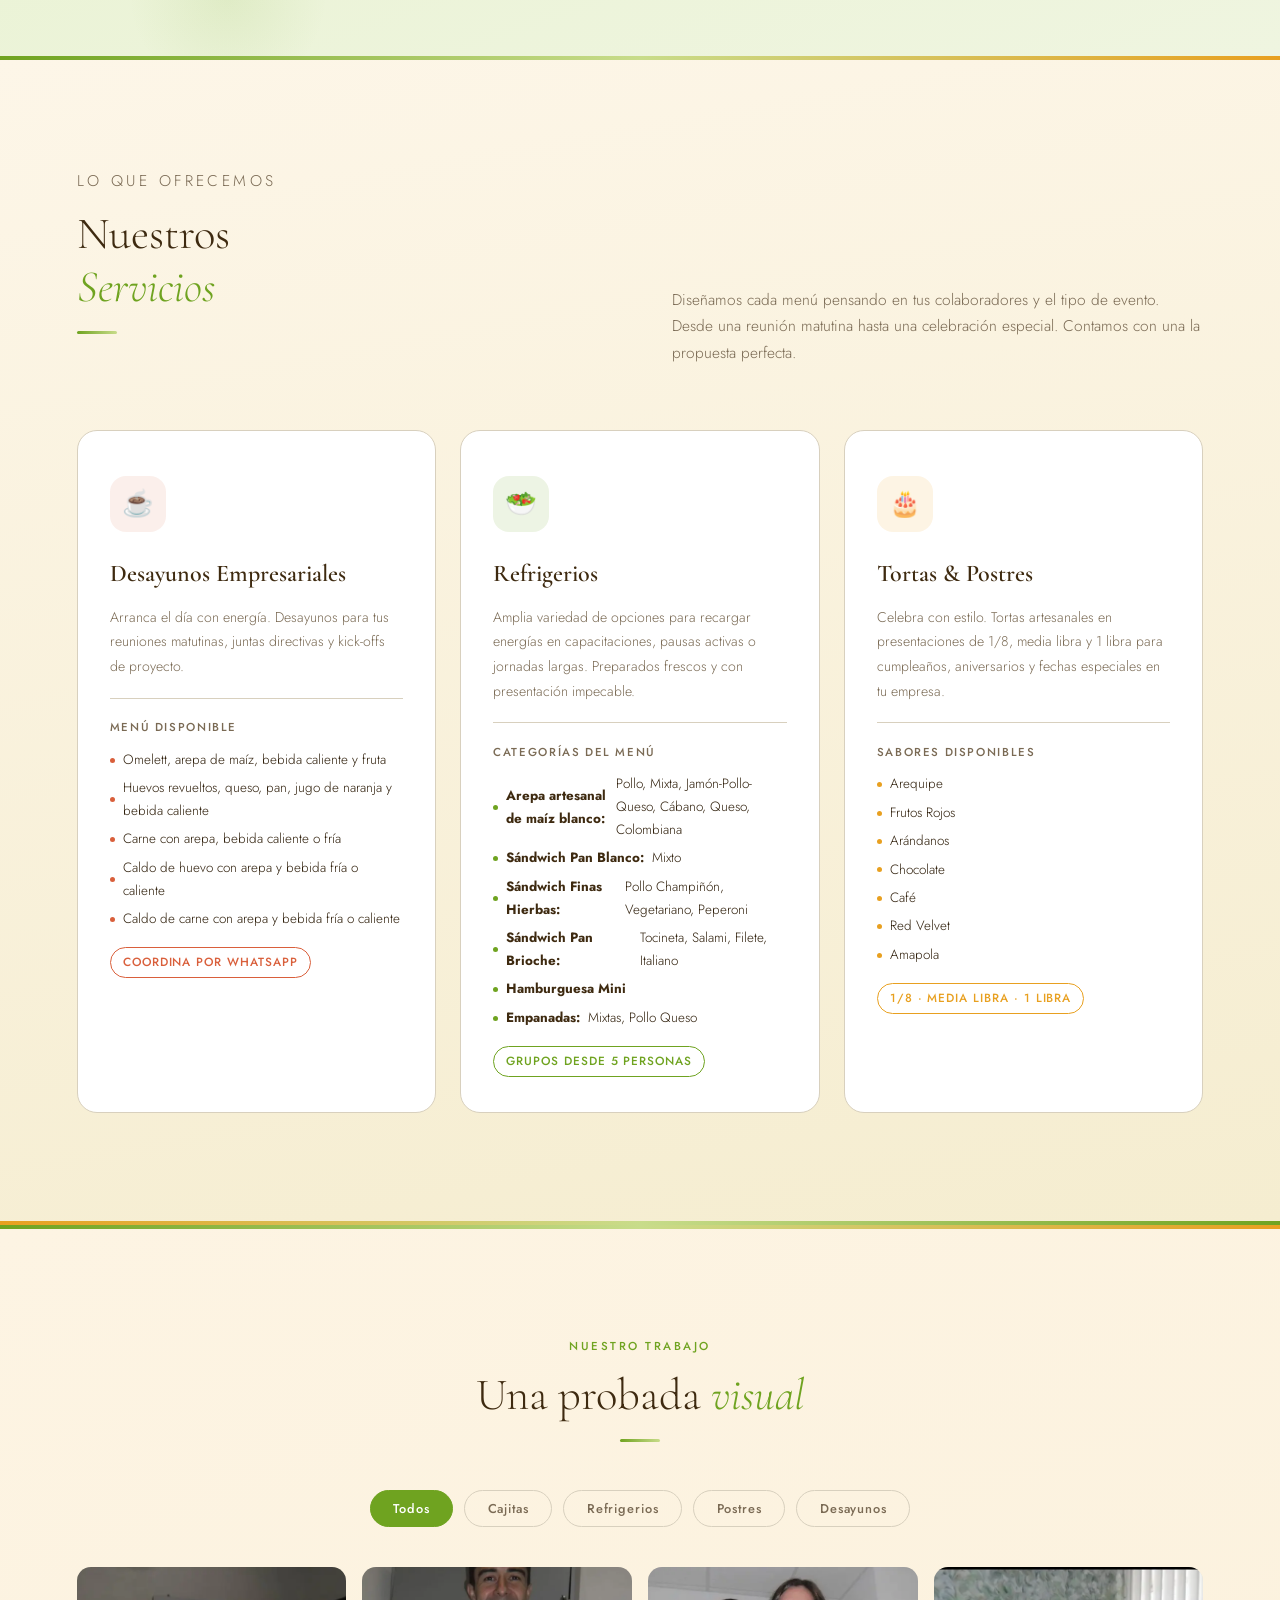
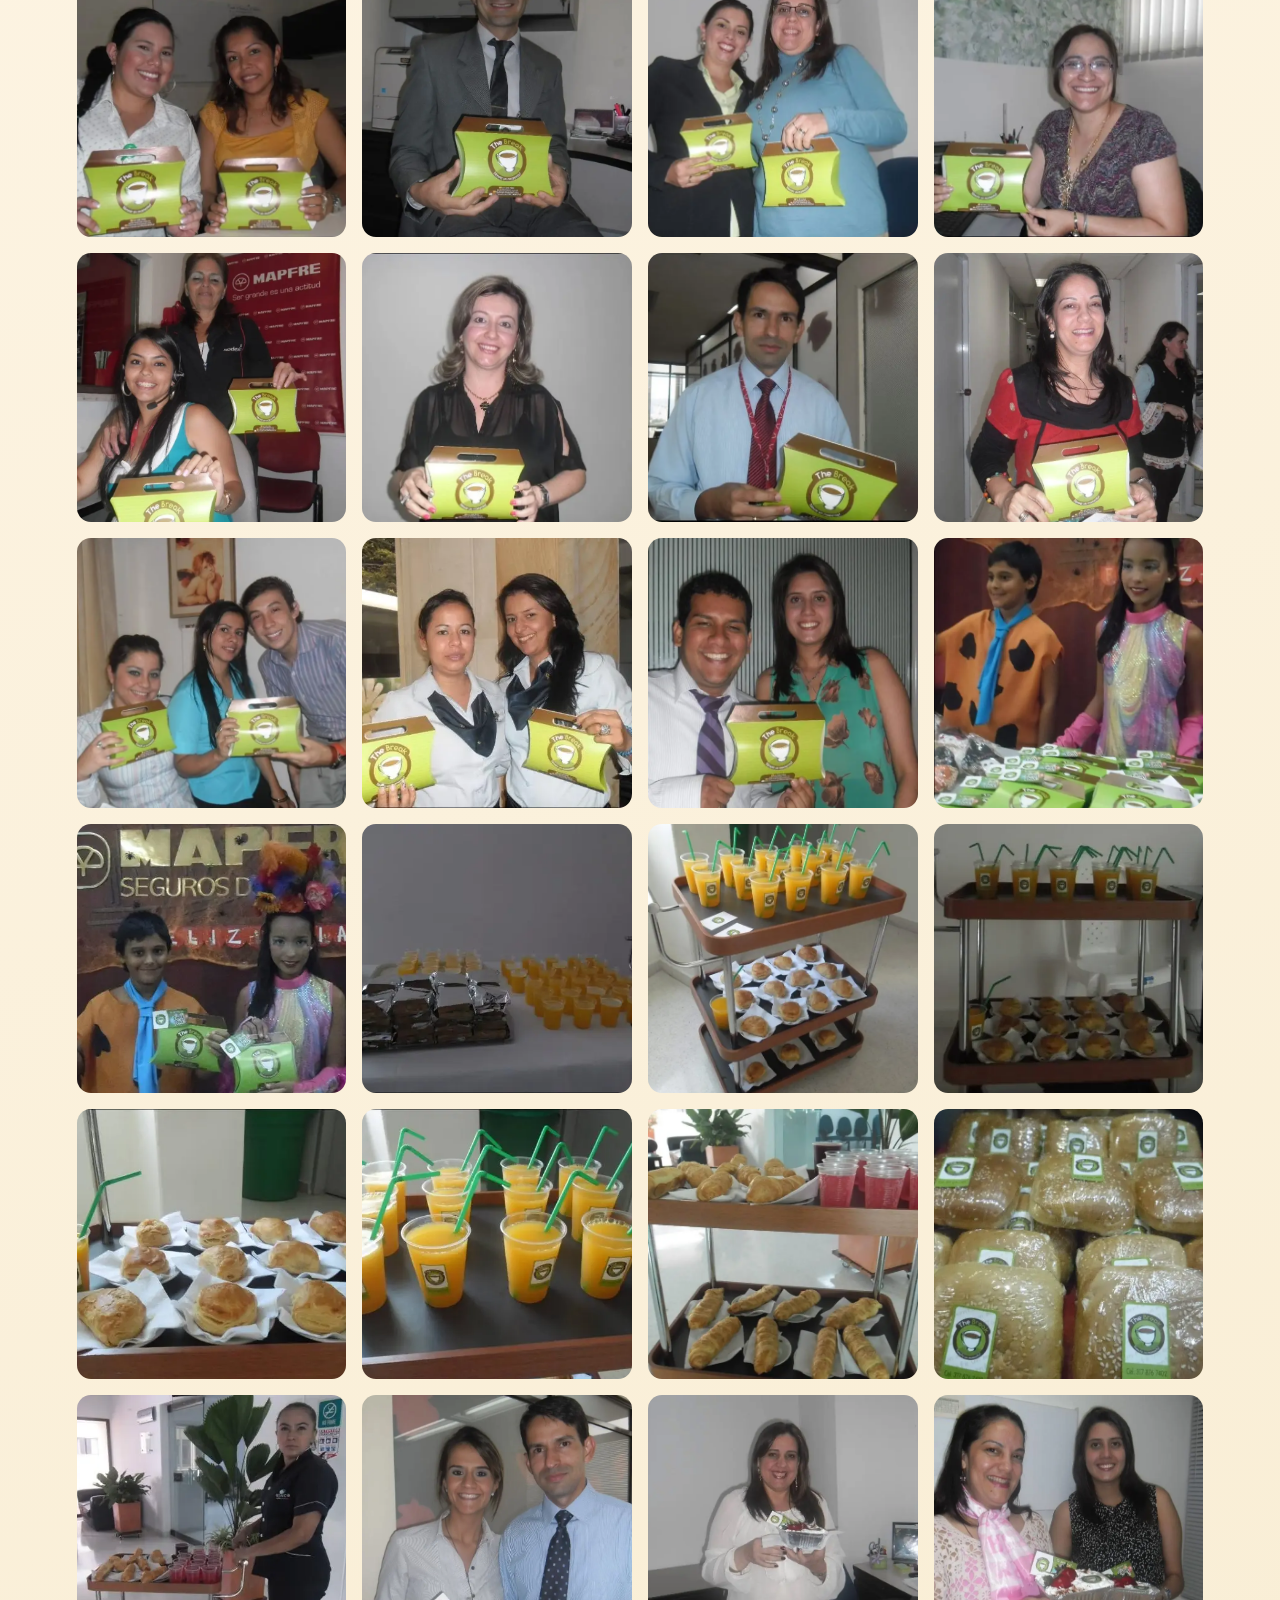
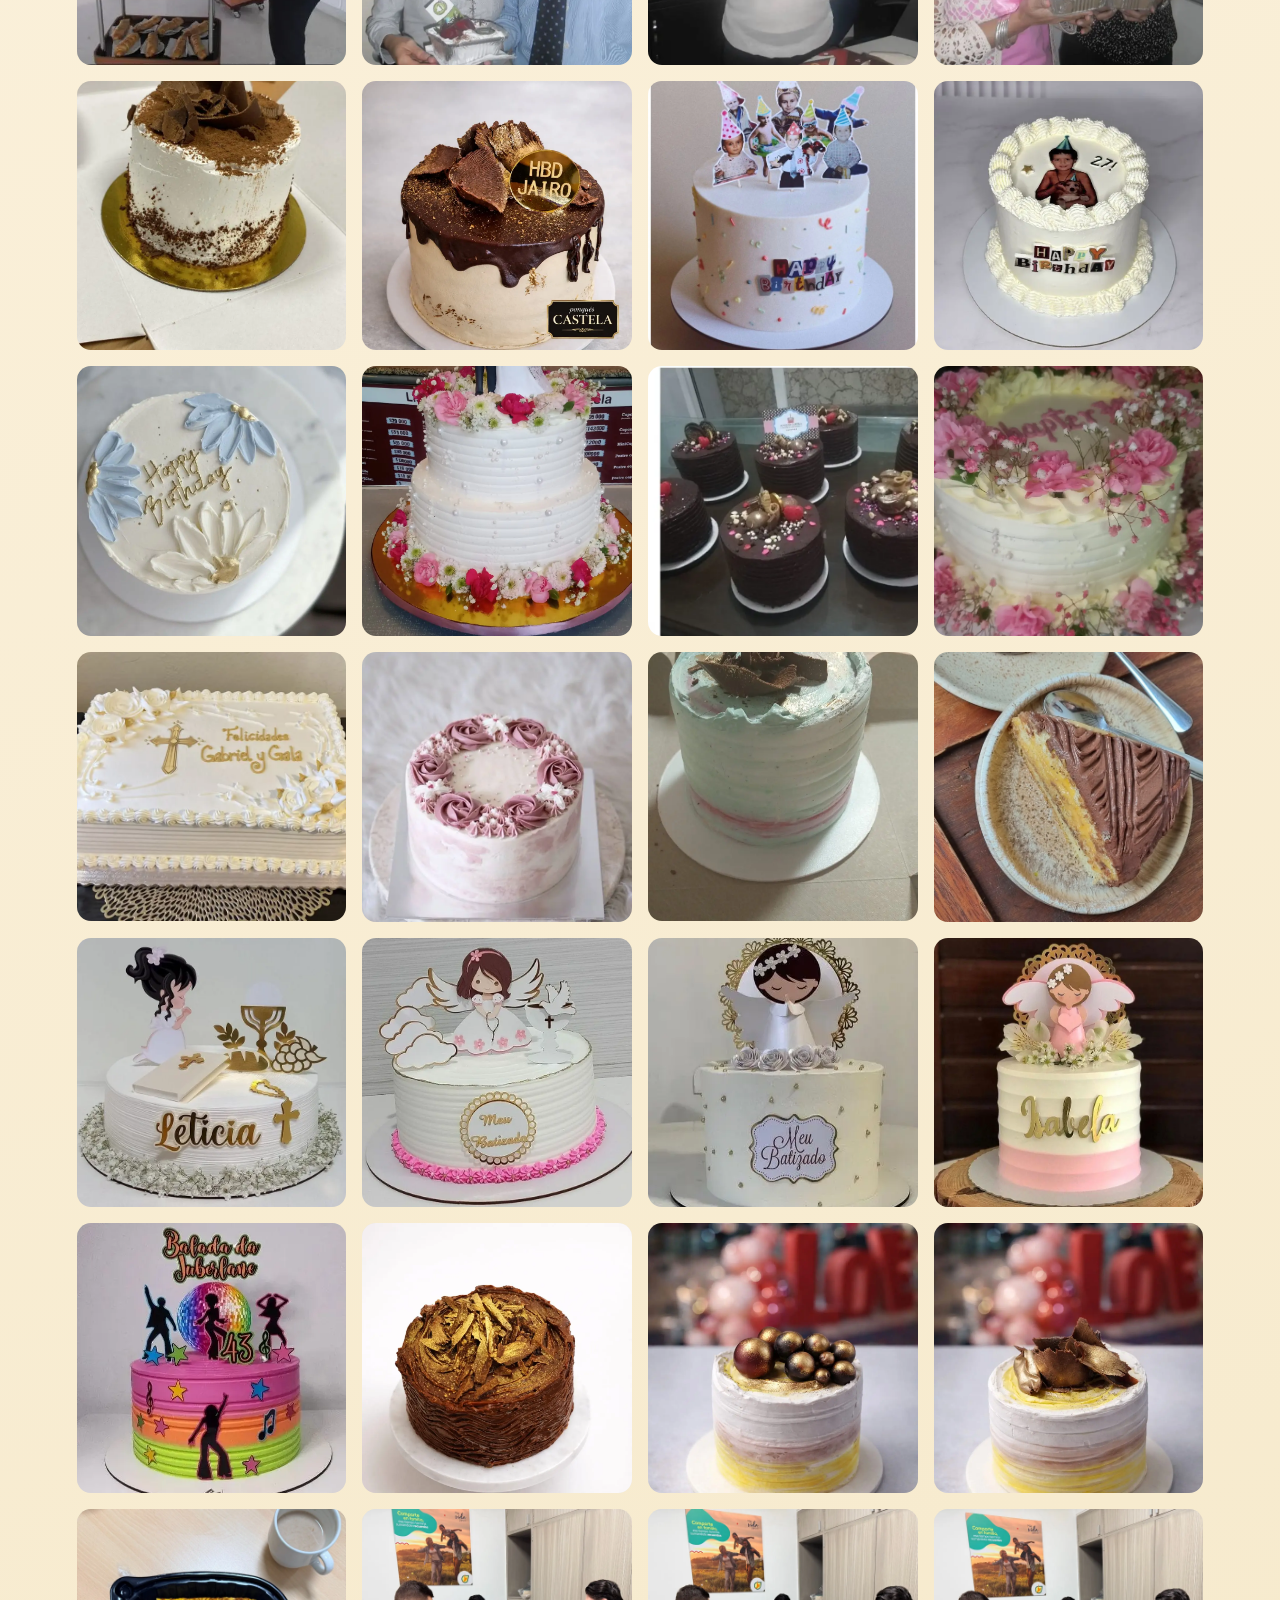
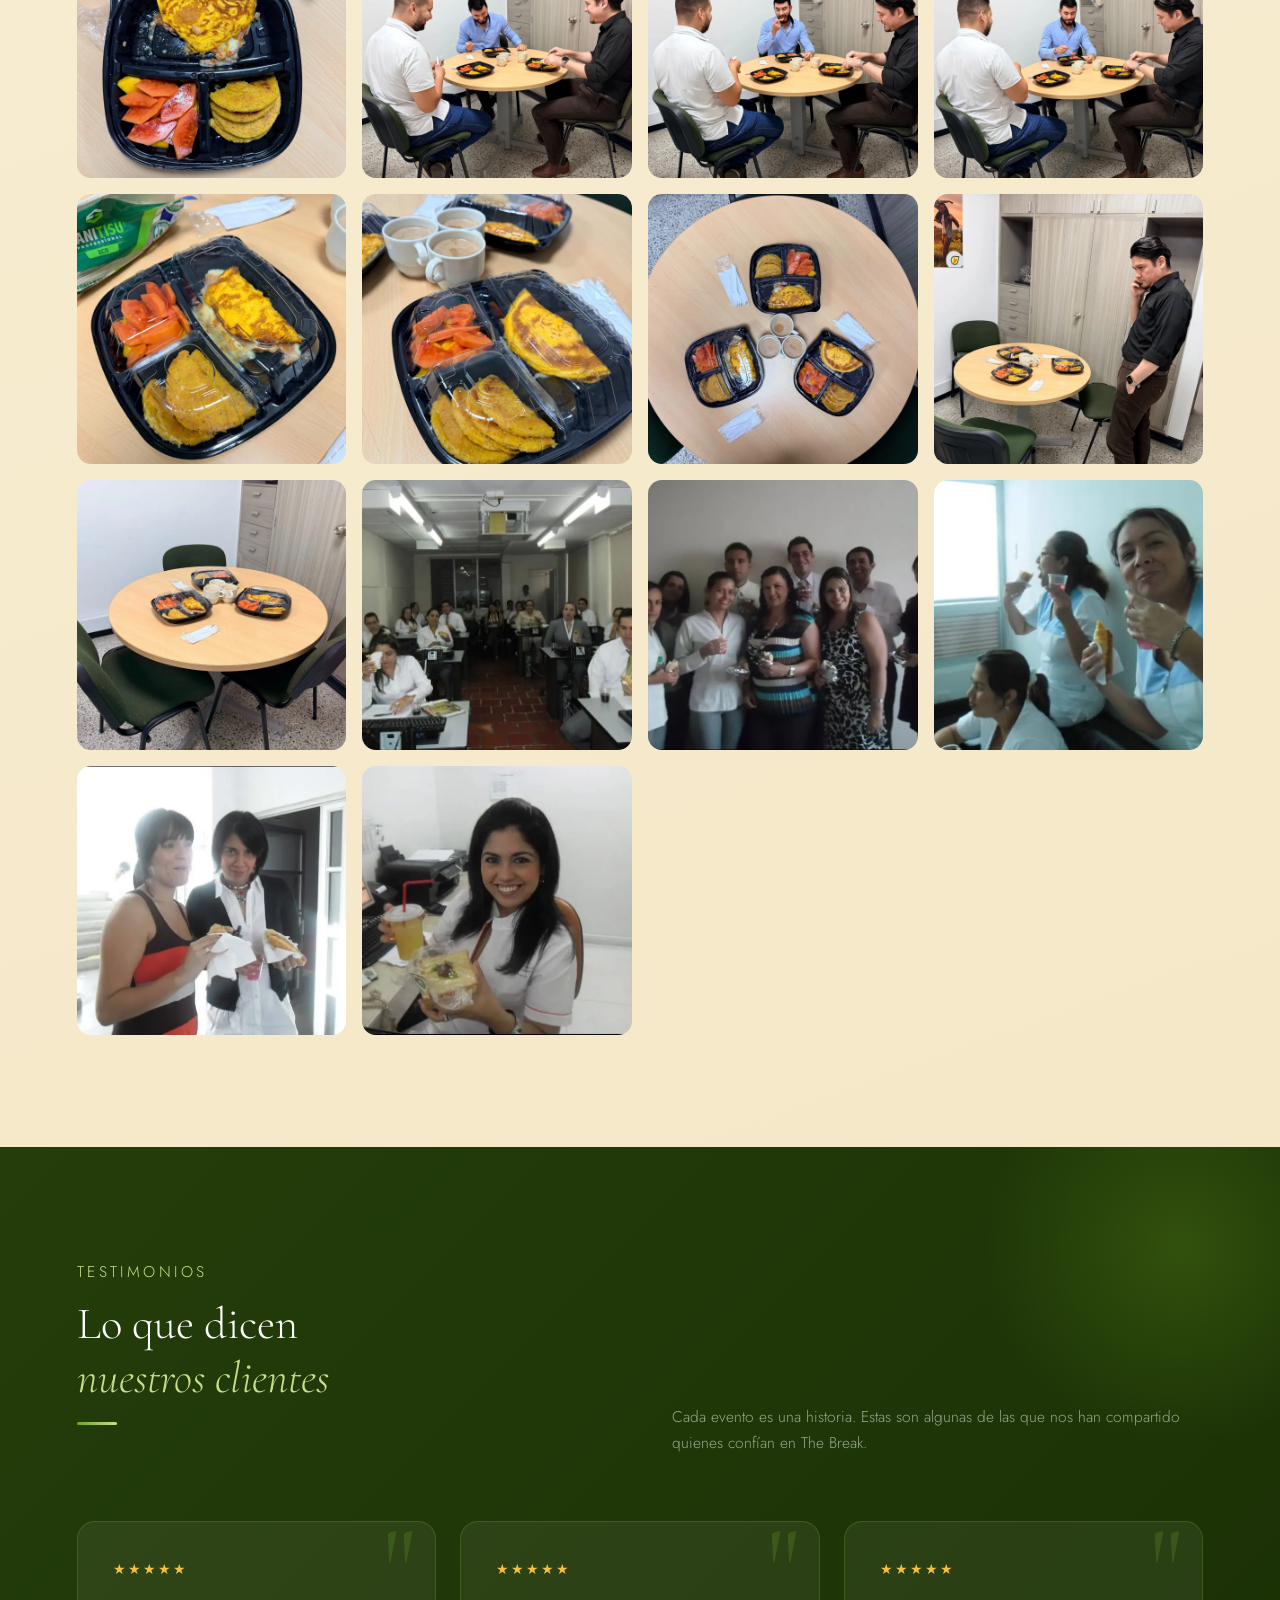
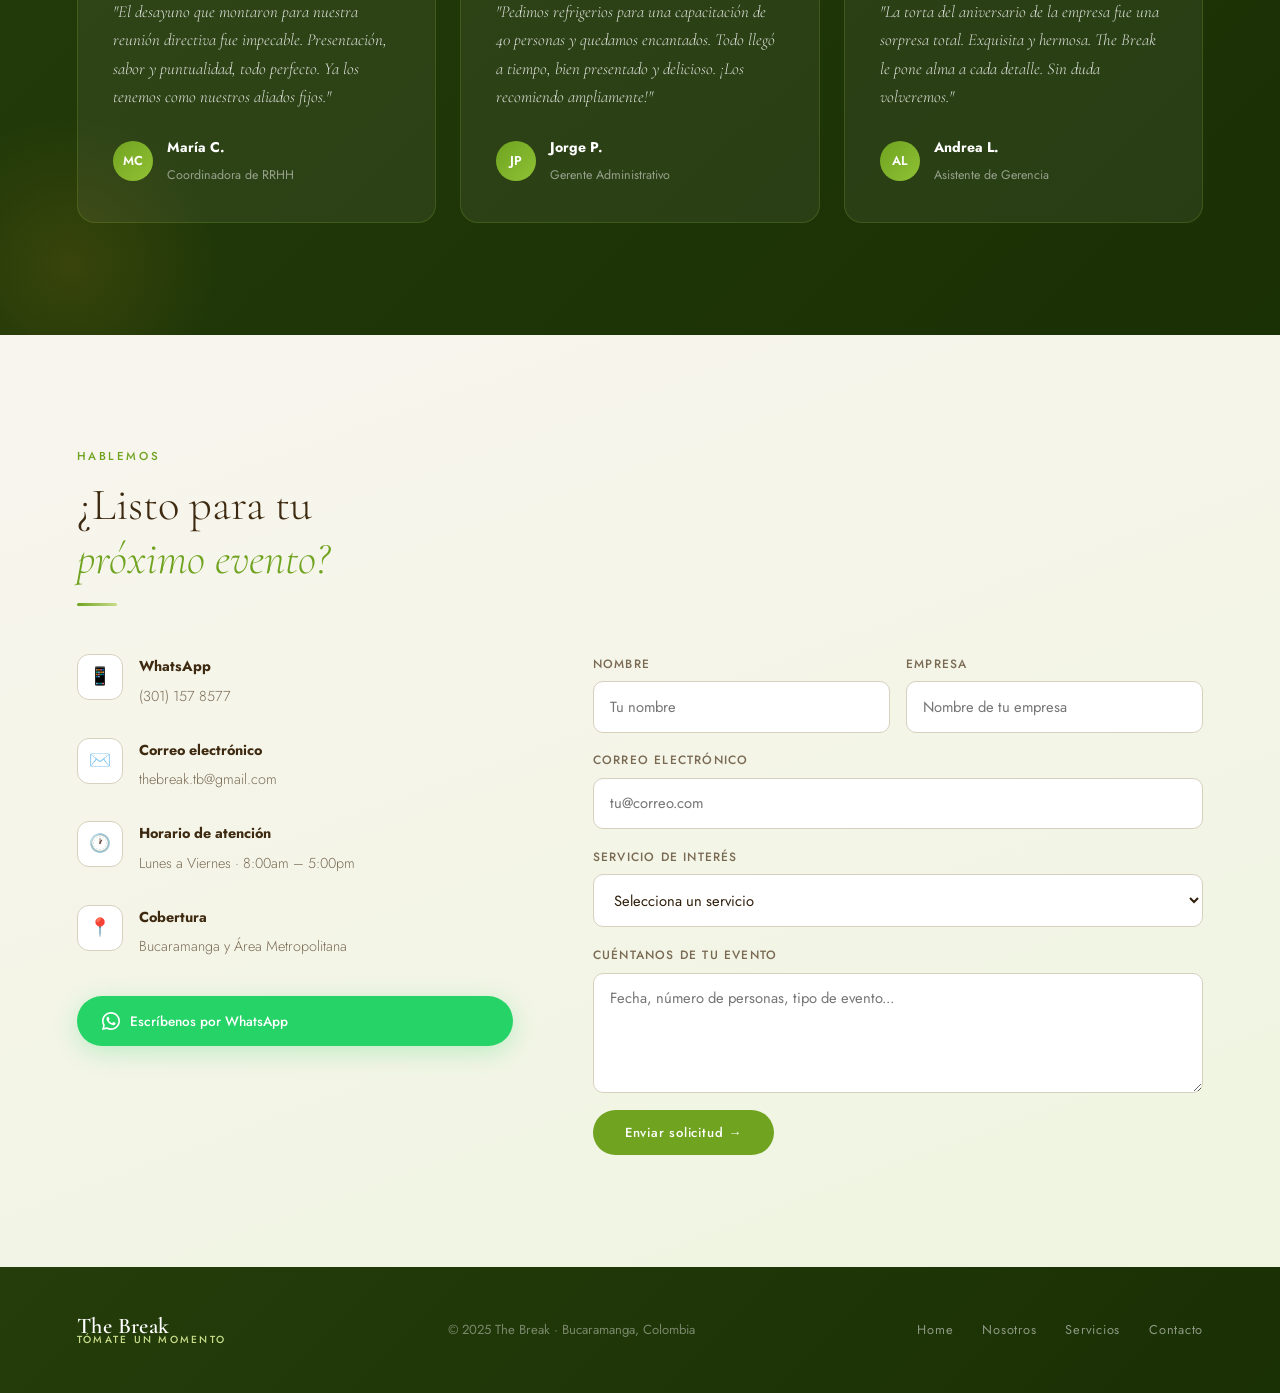
==== commit d3493691: "Feat: :sparkles: Convert jpge to webp" ====
--- a/index.html
+++ b/index.html
@@ -94,7 +94,7 @@
     </p>
     <div class="hero-btns">
       <a href="#servicios" class="btn btn-primary">Ver Servicios</a>
-      <a href="https://wa.me/573178767402" target="_blank" class="btn btn-outline">WhatsApp</a>
+      <a href="https://wa.me/573011578577" target="_blank" class="btn btn-outline">WhatsApp</a>
     </div>
   </div>
 
@@ -252,58 +252,67 @@
 
   <div class="gallery-grid reveal" id="galleryGrid">
     <!-- Cajitas 1–13 -->
-    <div class="g-item" data-cat="cajita"><img src="img/cajita1.jpeg" alt="Cajita 1" loading="lazy"/><div class="g-overlay"><span>Cajitas</span></div></div>
-    <div class="g-item" data-cat="cajita"><img src="img/cajita2.jpeg" alt="Cajita 2" loading="lazy"/><div class="g-overlay"><span>Cajitas</span></div></div>
-    <div class="g-item" data-cat="cajita"><img src="img/cajita3.jpeg" alt="Cajita 3" loading="lazy"/><div class="g-overlay"><span>Cajitas</span></div></div>
-    <div class="g-item" data-cat="cajita"><img src="img/cajita4.jpeg" alt="Cajita 4" loading="lazy"/><div class="g-overlay"><span>Cajitas</span></div></div>
-    <div class="g-item" data-cat="cajita"><img src="img/cajita5.jpeg" alt="Cajita 5" loading="lazy"/><div class="g-overlay"><span>Cajitas</span></div></div>
-    <div class="g-item" data-cat="cajita"><img src="img/cajita6.jpeg" alt="Cajita 6" loading="lazy"/><div class="g-overlay"><span>Cajitas</span></div></div>
-    <div class="g-item" data-cat="cajita"><img src="img/cajita7.jpeg" alt="Cajita 7" loading="lazy"/><div class="g-overlay"><span>Cajitas</span></div></div>
-    <div class="g-item" data-cat="cajita"><img src="img/cajita8.jpeg" alt="Cajita 8" loading="lazy"/><div class="g-overlay"><span>Cajitas</span></div></div>
-    <div class="g-item" data-cat="cajita"><img src="img/cajita9.jpeg" alt="Cajita 9" loading="lazy"/><div class="g-overlay"><span>Cajitas</span></div></div>
-    <div class="g-item" data-cat="cajita"><img src="img/cajita10.jpeg" alt="Cajita 10" loading="lazy"/><div class="g-overlay"><span>Cajitas</span></div></div>
-    <div class="g-item" data-cat="cajita"><img src="img/cajita11.jpeg" alt="Cajita 11" loading="lazy"/><div class="g-overlay"><span>Cajitas</span></div></div>
-    <div class="g-item" data-cat="cajita"><img src="img/cajita12.jpeg" alt="Cajita 12" loading="lazy"/><div class="g-overlay"><span>Cajitas</span></div></div>
-    <div class="g-item" data-cat="cajita"><img src="img/cajita13.jpeg" alt="Cajita 13" loading="lazy"/><div class="g-overlay"><span>Cajitas</span></div></div>
+    <div class="g-item" data-cat="cajita"><img src="img/cajita1.webp" alt="Cajita 1" loading="lazy"/><div class="g-overlay"><span>Cajitas</span></div></div>
+    <div class="g-item" data-cat="cajita"><img src="img/cajita2.webp" alt="Cajita 2" loading="lazy"/><div class="g-overlay"><span>Cajitas</span></div></div>
+    <div class="g-item" data-cat="cajita"><img src="img/cajita3.webp" alt="Cajita 3" loading="lazy"/><div class="g-overlay"><span>Cajitas</span></div></div>
+    <div class="g-item" data-cat="cajita"><img src="img/cajita4.webp" alt="Cajita 4" loading="lazy"/><div class="g-overlay"><span>Cajitas</span></div></div>
+    <div class="g-item" data-cat="cajita"><img src="img/cajita5.webp" alt="Cajita 5" loading="lazy"/><div class="g-overlay"><span>Cajitas</span></div></div>
+    <div class="g-item" data-cat="cajita"><img src="img/cajita6.webp" alt="Cajita 6" loading="lazy"/><div class="g-overlay"><span>Cajitas</span></div></div>
+    <div class="g-item" data-cat="cajita"><img src="img/cajita7.webp" alt="Cajita 7" loading="lazy"/><div class="g-overlay"><span>Cajitas</span></div></div>
+    <div class="g-item" data-cat="cajita"><img src="img/cajita8.webp" alt="Cajita 8" loading="lazy"/><div class="g-overlay"><span>Cajitas</span></div></div>
+    <div class="g-item" data-cat="cajita"><img src="img/cajita9.webp" alt="Cajita 9" loading="lazy"/><div class="g-overlay"><span>Cajitas</span></div></div>
+    <div class="g-item" data-cat="cajita"><img src="img/cajita10.webp" alt="Cajita 10" loading="lazy"/><div class="g-overlay"><span>Cajitas</span></div></div>
+    <div class="g-item" data-cat="cajita"><img src="img/cajita11.webp" alt="Cajita 11" loading="lazy"/><div class="g-overlay"><span>Cajitas</span></div></div>
+    <div class="g-item" data-cat="cajita"><img src="img/cajita12.webp" alt="Cajita 12" loading="lazy"/><div class="g-overlay"><span>Cajitas</span></div></div>
+    <div class="g-item" data-cat="cajita"><img src="img/cajita13.webp" alt="Cajita 13" loading="lazy"/><div class="g-overlay"><span>Cajitas</span></div></div>
     <!-- Refrigerios 1–8 -->
-    <div class="g-item" data-cat="refrigerio"><img src="img/refrigerio1.jpeg" alt="Refrigerio 1" loading="lazy"/><div class="g-overlay"><span>Refrigerios</span></div></div>
-    <div class="g-item" data-cat="refrigerio"><img src="img/refrigerio2.jpeg" alt="Refrigerio 2" loading="lazy"/><div class="g-overlay"><span>Refrigerios</span></div></div>
-    <div class="g-item" data-cat="refrigerio"><img src="img/refrigerio3.jpeg" alt="Refrigerio 3" loading="lazy"/><div class="g-overlay"><span>Refrigerios</span></div></div>
-    <div class="g-item" data-cat="refrigerio"><img src="img/refrigerio4.jpeg" alt="Refrigerio 4" loading="lazy"/><div class="g-overlay"><span>Refrigerios</span></div></div>
-    <div class="g-item" data-cat="refrigerio"><img src="img/refrigerio5.jpeg" alt="Refrigerio 5" loading="lazy"/><div class="g-overlay"><span>Refrigerios</span></div></div>
-    <div class="g-item" data-cat="refrigerio"><img src="img/refrigerio6.jpeg" alt="Refrigerio 6" loading="lazy"/><div class="g-overlay"><span>Refrigerios</span></div></div>
-    <div class="g-item" data-cat="refrigerio"><img src="img/refrigerio7.jpeg" alt="Refrigerio 7" loading="lazy"/><div class="g-overlay"><span>Refrigerios</span></div></div>
-    <div class="g-item" data-cat="refrigerio"><img src="img/refrigerio8.jpeg" alt="Refrigerio 8" loading="lazy"/><div class="g-overlay"><span>Refrigerios</span></div></div>
+    <div class="g-item" data-cat="refrigerio"><img src="img/refrigerio1.webp" alt="Refrigerio 1" loading="lazy"/><div class="g-overlay"><span>Refrigerios</span></div></div>
+    <div class="g-item" data-cat="refrigerio"><img src="img/refrigerio2.webp" alt="Refrigerio 2" loading="lazy"/><div class="g-overlay"><span>Refrigerios</span></div></div>
+    <div class="g-item" data-cat="refrigerio"><img src="img/refrigerio3.webp" alt="Refrigerio 3" loading="lazy"/><div class="g-overlay"><span>Refrigerios</span></div></div>
+    <div class="g-item" data-cat="refrigerio"><img src="img/refrigerio4.webp" alt="Refrigerio 4" loading="lazy"/><div class="g-overlay"><span>Refrigerios</span></div></div>
+    <div class="g-item" data-cat="refrigerio"><img src="img/refrigerio5.webp" alt="Refrigerio 5" loading="lazy"/><div class="g-overlay"><span>Refrigerios</span></div></div>
+    <div class="g-item" data-cat="refrigerio"><img src="img/refrigerio6.webp" alt="Refrigerio 6" loading="lazy"/><div class="g-overlay"><span>Refrigerios</span></div></div>
+    <div class="g-item" data-cat="refrigerio"><img src="img/refrigerio7.webp" alt="Refrigerio 7" loading="lazy"/><div class="g-overlay"><span>Refrigerios</span></div></div>
+    <div class="g-item" data-cat="refrigerio"><img src="img/refrigerio8.webp" alt="Refrigerio 8" loading="lazy"/><div class="g-overlay"><span>Refrigerios</span></div></div>
     <!-- Postres 1–20 -->
-    <div class="g-item" data-cat="postres"><img src="img/postre1.jpeg" alt="Postre 1" loading="lazy"/><div class="g-overlay"><span>Postres</span></div></div>
-    <div class="g-item" data-cat="postres"><img src="img/postre2.jpeg" alt="Postre 2" loading="lazy"/><div class="g-overlay"><span>Postres</span></div></div>
-    <div class="g-item" data-cat="postres"><img src="img/postre3.jpeg" alt="Postre 3" loading="lazy"/><div class="g-overlay"><span>Postres</span></div></div>
-    <div class="g-item" data-cat="postres"><img src="img/postre4.jpeg" alt="Postre 4" loading="lazy"/><div class="g-overlay"><span>Postres</span></div></div>
-    <div class="g-item" data-cat="postres"><img src="img/postre5.jpeg" alt="Postre 5" loading="lazy"/><div class="g-overlay"><span>Postres</span></div></div>
-    <div class="g-item" data-cat="postres"><img src="img/postre6.jpeg" alt="Postre 6" loading="lazy"/><div class="g-overlay"><span>Postres</span></div></div>
-    <div class="g-item" data-cat="postres"><img src="img/postre7.jpeg" alt="Postre 7" loading="lazy"/><div class="g-overlay"><span>Postres</span></div></div>
-    <div class="g-item" data-cat="postres"><img src="img/postre8.jpeg" alt="Postre 8" loading="lazy"/><div class="g-overlay"><span>Postres</span></div></div>
-    <div class="g-item" data-cat="postres"><img src="img/postre9.jpeg" alt="Postre 9" loading="lazy"/><div class="g-overlay"><span>Postres</span></div></div>
-    <div class="g-item" data-cat="postres"><img src="img/postre10.jpeg" alt="Postre 10" loading="lazy"/><div class="g-overlay"><span>Postres</span></div></div>
-    <div class="g-item" data-cat="postres"><img src="img/postre11.jpeg" alt="Postre 11" loading="lazy"/><div class="g-overlay"><span>Postres</span></div></div>
-    <div class="g-item" data-cat="postres"><img src="img/postre12.jpeg" alt="Postre 12" loading="lazy"/><div class="g-overlay"><span>Postres</span></div></div>
-    <div class="g-item" data-cat="postres"><img src="img/postre13.jpeg" alt="Postre 13" loading="lazy"/><div class="g-overlay"><span>Postres</span></div></div>
-    <div class="g-item" data-cat="postres"><img src="img/postre14.jpeg" alt="Postre 14" loading="lazy"/><div class="g-overlay"><span>Postres</span></div></div>
-    <div class="g-item" data-cat="postres"><img src="img/postre15.jpeg" alt="Postre 15" loading="lazy"/><div class="g-overlay"><span>Postres</span></div></div>
-    <div class="g-item" data-cat="postres"><img src="img/postre16.jpeg" alt="Postre 16" loading="lazy"/><div class="g-overlay"><span>Postres</span></div></div>
-    <div class="g-item" data-cat="postres"><img src="img/postre17.jpeg" alt="Postre 17" loading="lazy"/><div class="g-overlay"><span>Postres</span></div></div>
-    <div class="g-item" data-cat="postres"><img src="img/postre18.jpeg" alt="Postre 18" loading="lazy"/><div class="g-overlay"><span>Postres</span></div></div>
-    <div class="g-item" data-cat="postres"><img src="img/postre19.jpeg" alt="Postre 19" loading="lazy"/><div class="g-overlay"><span>Postres</span></div></div>
-    <div class="g-item" data-cat="postres"><img src="img/postre20.jpeg" alt="Postre 20" loading="lazy"/><div class="g-overlay"><span>Postres</span></div></div>
-     <div class="g-item" data-cat="postres"><img src="img/postre21.jpeg" alt="Postre 21" loading="lazy"/><div class="g-overlay"><span>Postres</span></div></div>
-      <div class="g-item" data-cat="postres"><img src="img/postre22.jpeg" alt="Postre 22" loading="lazy"/><div class="g-overlay"><span>Postres</span></div></div>
-       <div class="g-item" data-cat="postres"><img src="img/postre23.jpeg" alt="Postre 23" loading="lazy"/><div class="g-overlay"><span>Postres</span></div></div>
+    <div class="g-item" data-cat="postres"><img src="img/postre1.webp" alt="Postre 1" loading="lazy"/><div class="g-overlay"><span>Postres</span></div></div>
+    <div class="g-item" data-cat="postres"><img src="img/postre2.webp" alt="Postre 2" loading="lazy"/><div class="g-overlay"><span>Postres</span></div></div>
+    <div class="g-item" data-cat="postres"><img src="img/postre3.webp" alt="Postre 3" loading="lazy"/><div class="g-overlay"><span>Postres</span></div></div>
+    <div class="g-item" data-cat="postres"><img src="img/postre4.webp" alt="Postre 4" loading="lazy"/><div class="g-overlay"><span>Postres</span></div></div>
+    <div class="g-item" data-cat="postres"><img src="img/postre5.webp" alt="Postre 5" loading="lazy"/><div class="g-overlay"><span>Postres</span></div></div>
+    <div class="g-item" data-cat="postres"><img src="img/postre6.webp" alt="Postre 6" loading="lazy"/><div class="g-overlay"><span>Postres</span></div></div>
+    <div class="g-item" data-cat="postres"><img src="img/postre7.webp" alt="Postre 7" loading="lazy"/><div class="g-overlay"><span>Postres</span></div></div>
+    <div class="g-item" data-cat="postres"><img src="img/postre8.webp" alt="Postre 8" loading="lazy"/><div class="g-overlay"><span>Postres</span></div></div>
+    <div class="g-item" data-cat="postres"><img src="img/postre9.webp" alt="Postre 9" loading="lazy"/><div class="g-overlay"><span>Postres</span></div></div>
+    <div class="g-item" data-cat="postres"><img src="img/postre10.webp" alt="Postre 10" loading="lazy"/><div class="g-overlay"><span>Postres</span></div></div>
+    <div class="g-item" data-cat="postres"><img src="img/postre11.webp" alt="Postre 11" loading="lazy"/><div class="g-overlay"><span>Postres</span></div></div>
+    <div class="g-item" data-cat="postres"><img src="img/postre12.webp" alt="Postre 12" loading="lazy"/><div class="g-overlay"><span>Postres</span></div></div>
+    <div class="g-item" data-cat="postres"><img src="img/postre13.webp" alt="Postre 13" loading="lazy"/><div class="g-overlay"><span>Postres</span></div></div>
+    <div class="g-item" data-cat="postres"><img src="img/postre14.webp" alt="Postre 14" loading="lazy"/><div class="g-overlay"><span>Postres</span></div></div>
+    <div class="g-item" data-cat="postres"><img src="img/postre15.webp" alt="Postre 15" loading="lazy"/><div class="g-overlay"><span>Postres</span></div></div>
+    <div class="g-item" data-cat="postres"><img src="img/postre16.webp" alt="Postre 16" loading="lazy"/><div class="g-overlay"><span>Postres</span></div></div>
+    <div class="g-item" data-cat="postres"><img src="img/postre17.webp" alt="Postre 17" loading="lazy"/><div class="g-overlay"><span>Postres</span></div></div>
+    <div class="g-item" data-cat="postres"><img src="img/postre18.webp" alt="Postre 18" loading="lazy"/><div class="g-overlay"><span>Postres</span></div></div>
+    <div class="g-item" data-cat="postres"><img src="img/postre19.webp" alt="Postre 19" loading="lazy"/><div class="g-overlay"><span>Postres</span></div></div>
+    <div class="g-item" data-cat="postres"><img src="img/postre20.webp" alt="Postre 20" loading="lazy"/><div class="g-overlay"><span>Postres</span></div></div>
+     <div class="g-item" data-cat="postres"><img src="img/postre21.webp" alt="Postre 21" loading="lazy"/><div class="g-overlay"><span>Postres</span></div></div>
+      <div class="g-item" data-cat="postres"><img src="img/postre22.webp" alt="Postre 22" loading="lazy"/><div class="g-overlay"><span>Postres</span></div></div>
+       <div class="g-item" data-cat="postres"><img src="img/postre23.webp" alt="Postre 23" loading="lazy"/><div class="g-overlay"><span>Postres</span></div></div>
     <!-- Desayunos 1–5 -->
-    <div class="g-item" data-cat="desayuno"><img src="img/desayuno1.jpeg" alt="Desayuno 1" loading="lazy"/><div class="g-overlay"><span>Desayunos</span></div></div>
-    <div class="g-item" data-cat="desayuno"><img src="img/desayuno2.jpeg" alt="Desayuno 2" loading="lazy"/><div class="g-overlay"><span>Desayunos</span></div></div>
-    <div class="g-item" data-cat="desayuno"><img src="img/desayuno3.jpeg" alt="Desayuno 3" loading="lazy"/><div class="g-overlay"><span>Desayunos</span></div></div>
-    <div class="g-item" data-cat="desayuno"><img src="img/desayuno4.jpeg" alt="Desayuno 4" loading="lazy"/><div class="g-overlay"><span>Desayunos</span></div></div>
-    <div class="g-item" data-cat="desayuno"><img src="img/desayuno5.jpeg" alt="Desayuno 5" loading="lazy"/><div class="g-overlay"><span>Desayunos</span></div></div>
+      <div class="g-item" data-cat="desayuno"><img src="img/desayuno6.webp" alt="Desayuno 6" loading="lazy"/><div class="g-overlay"><span>Desayunos</span></div></div>
+    <div class="g-item" data-cat="desayuno"><img src="img/desayuno7.webp" alt="Desayuno 7" loading="lazy"/><div class="g-overlay"><span>Desayunos</span></div></div>
+    <div class="g-item" data-cat="desayuno"><img src="img/desayuno8.webp" alt="Desayuno 8" loading="lazy"/><div class="g-overlay"><span>Desayunos</span></div></div>
+    <div class="g-item" data-cat="desayuno"><img src="img/desayuno9.webp" alt="Desayuno 9" loading="lazy"/><div class="g-overlay"><span>Desayunos</span></div></div>
+    <div class="g-item" data-cat="desayuno"><img src="img/desayuno10.webp" alt="Desayuno 10" loading="lazy"/><div class="g-overlay"><span>Desayunos</span></div></div>
+     <div class="g-item" data-cat="desayuno"><img src="img/desayuno11.webp" alt="Desayuno 11" loading="lazy"/><div class="g-overlay"><span>Desayunos</span></div></div>
+    <div class="g-item" data-cat="desayuno"><img src="img/desayuno12.webp" alt="Desayuno 12" loading="lazy"/><div class="g-overlay"><span>Desayunos</span></div></div>
+    <div class="g-item" data-cat="desayuno"><img src="img/desayuno13.webp" alt="Desayuno 13" loading="lazy"/><div class="g-overlay"><span>Desayunos</span></div></div>
+    <div class="g-item" data-cat="desayuno"><img src="img/desayuno14.webp" alt="Desayuno 14" loading="lazy"/><div class="g-overlay"><span>Desayunos</span></div></div>
+    <div class="g-item" data-cat="desayuno"><img src="img/desayuno1.webp" alt="Desayuno 1" loading="lazy"/><div class="g-overlay"><span>Desayunos</span></div></div>
+    <div class="g-item" data-cat="desayuno"><img src="img/desayuno2.webp" alt="Desayuno 2" loading="lazy"/><div class="g-overlay"><span>Desayunos</span></div></div>
+    <div class="g-item" data-cat="desayuno"><img src="img/desayuno3.webp" alt="Desayuno 3" loading="lazy"/><div class="g-overlay"><span>Desayunos</span></div></div>
+    <div class="g-item" data-cat="desayuno"><img src="img/desayuno4.webp" alt="Desayuno 4" loading="lazy"/><div class="g-overlay"><span>Desayunos</span></div></div>
+    <div class="g-item" data-cat="desayuno"><img src="img/desayuno5.webp" alt="Desayuno 5" loading="lazy"/><div class="g-overlay"><span>Desayunos</span></div></div>
   </div>
 
   <!-- Lightbox -->
@@ -379,7 +388,7 @@
         <div class="c-icon">📱</div>
         <div>
           <strong>WhatsApp</strong>
-          <a href="https://wa.me/573178767402" target="_blank">(317) 876 7402</a>
+          <a href="https://wa.me/573011578577" target="_blank">(301) 157 8577</a>
         </div>
       </div>
       <div class="c-item">
@@ -404,7 +413,7 @@
         </div>
       </div>
 
-      <a href="https://wa.me/573178767402?text=Hola%20The%20Break%2C%20quisiera%20cotizar%20un%20evento%20empresarial" target="_blank" class="wa-cta">
+      <a href="https://wa.me/573011578577?text=Hola%20The%20Break%2C%20quisiera%20cotizar%20un%20evento%20empresarial" target="_blank" class="wa-cta">
         <svg width="18" height="18" viewBox="0 0 24 24" fill="white"><path d="M17.472 14.382c-.297-.149-1.758-.867-2.03-.967-.273-.099-.471-.148-.67.15-.197.297-.767.966-.94 1.164-.173.199-.347.223-.644.075-.297-.15-1.255-.463-2.39-1.475-.883-.788-1.48-1.761-1.653-2.059-.173-.297-.018-.458.13-.606.134-.133.298-.347.446-.52.149-.174.198-.298.298-.497.099-.198.05-.371-.025-.52-.075-.149-.669-1.612-.916-2.207-.242-.579-.487-.5-.669-.51-.173-.008-.371-.01-.57-.01-.198 0-.52.074-.792.372-.272.297-1.04 1.016-1.04 2.479 0 1.462 1.065 2.875 1.213 3.074.149.198 2.096 3.2 5.077 4.487.709.306 1.262.489 1.694.625.712.227 1.36.195 1.871.118.571-.085 1.758-.719 2.006-1.413.248-.694.248-1.289.173-1.413-.074-.124-.272-.198-.57-.347z"/><path d="M12 0C5.373 0 0 5.373 0 12c0 2.126.558 4.12 1.531 5.856L0 24l6.293-1.499A11.94 11.94 0 0012 24c6.627 0 12-5.373 12-12S18.627 0 12 0zm0 21.818a9.8 9.8 0 01-5.007-1.37l-.36-.213-3.733.889.935-3.626-.234-.373A9.773 9.773 0 012.182 12C2.182 6.57 6.57 2.182 12 2.182c5.43 0 9.818 4.388 9.818 9.818 0 5.43-4.388 9.818-9.818 9.818z"/></svg>
         Escríbenos por WhatsApp
       </a>
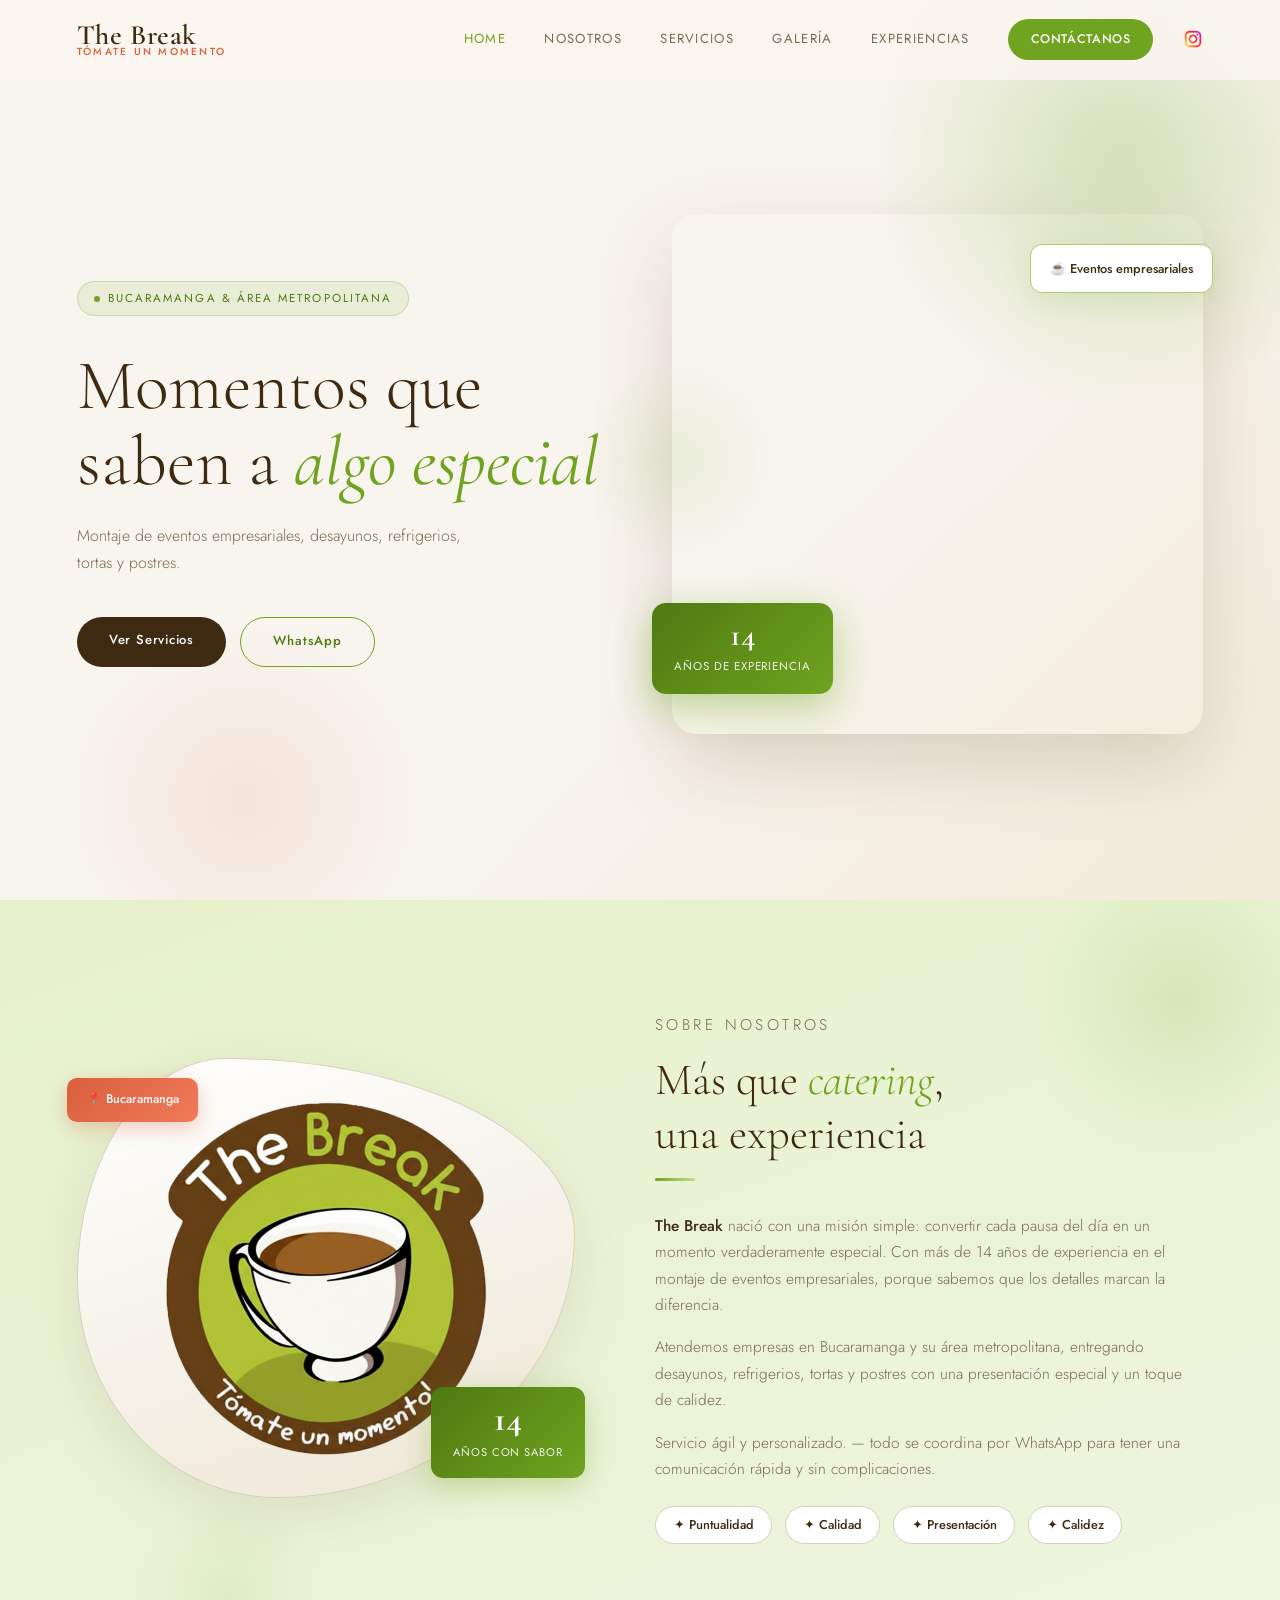
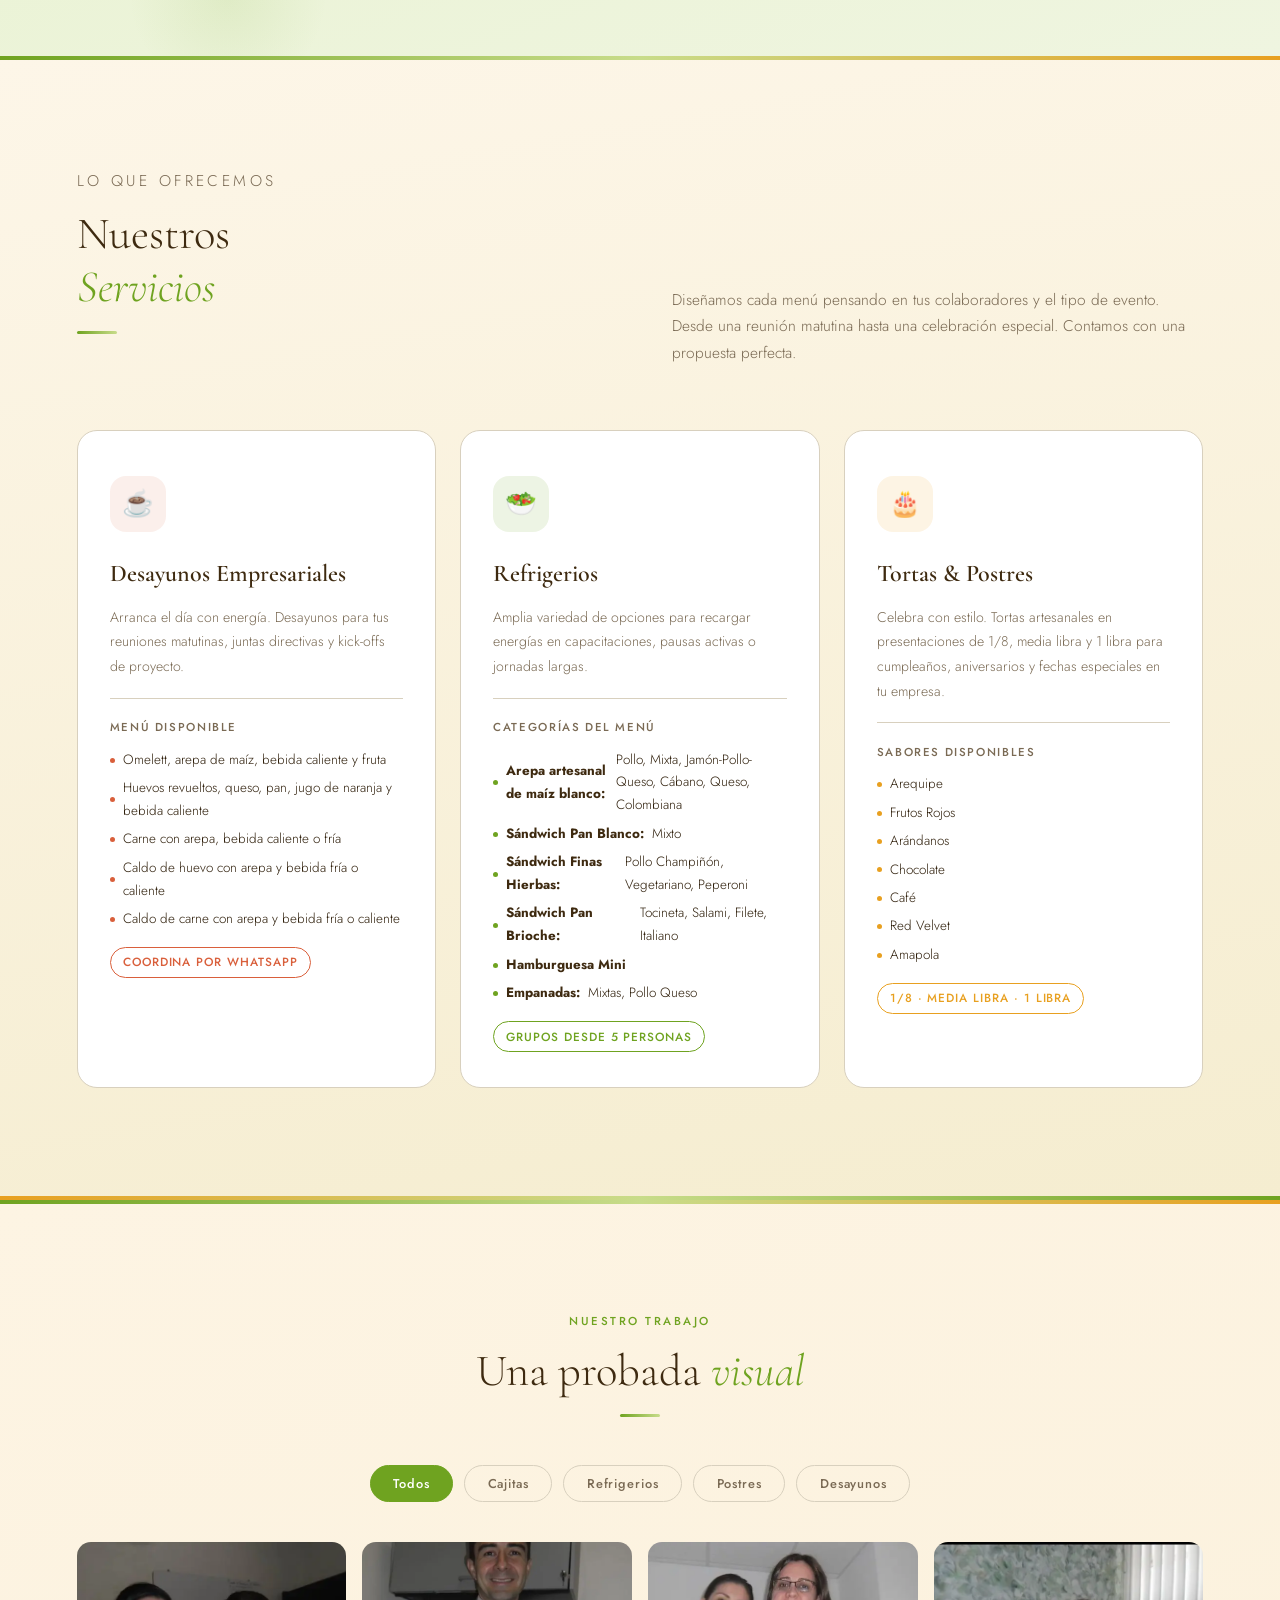
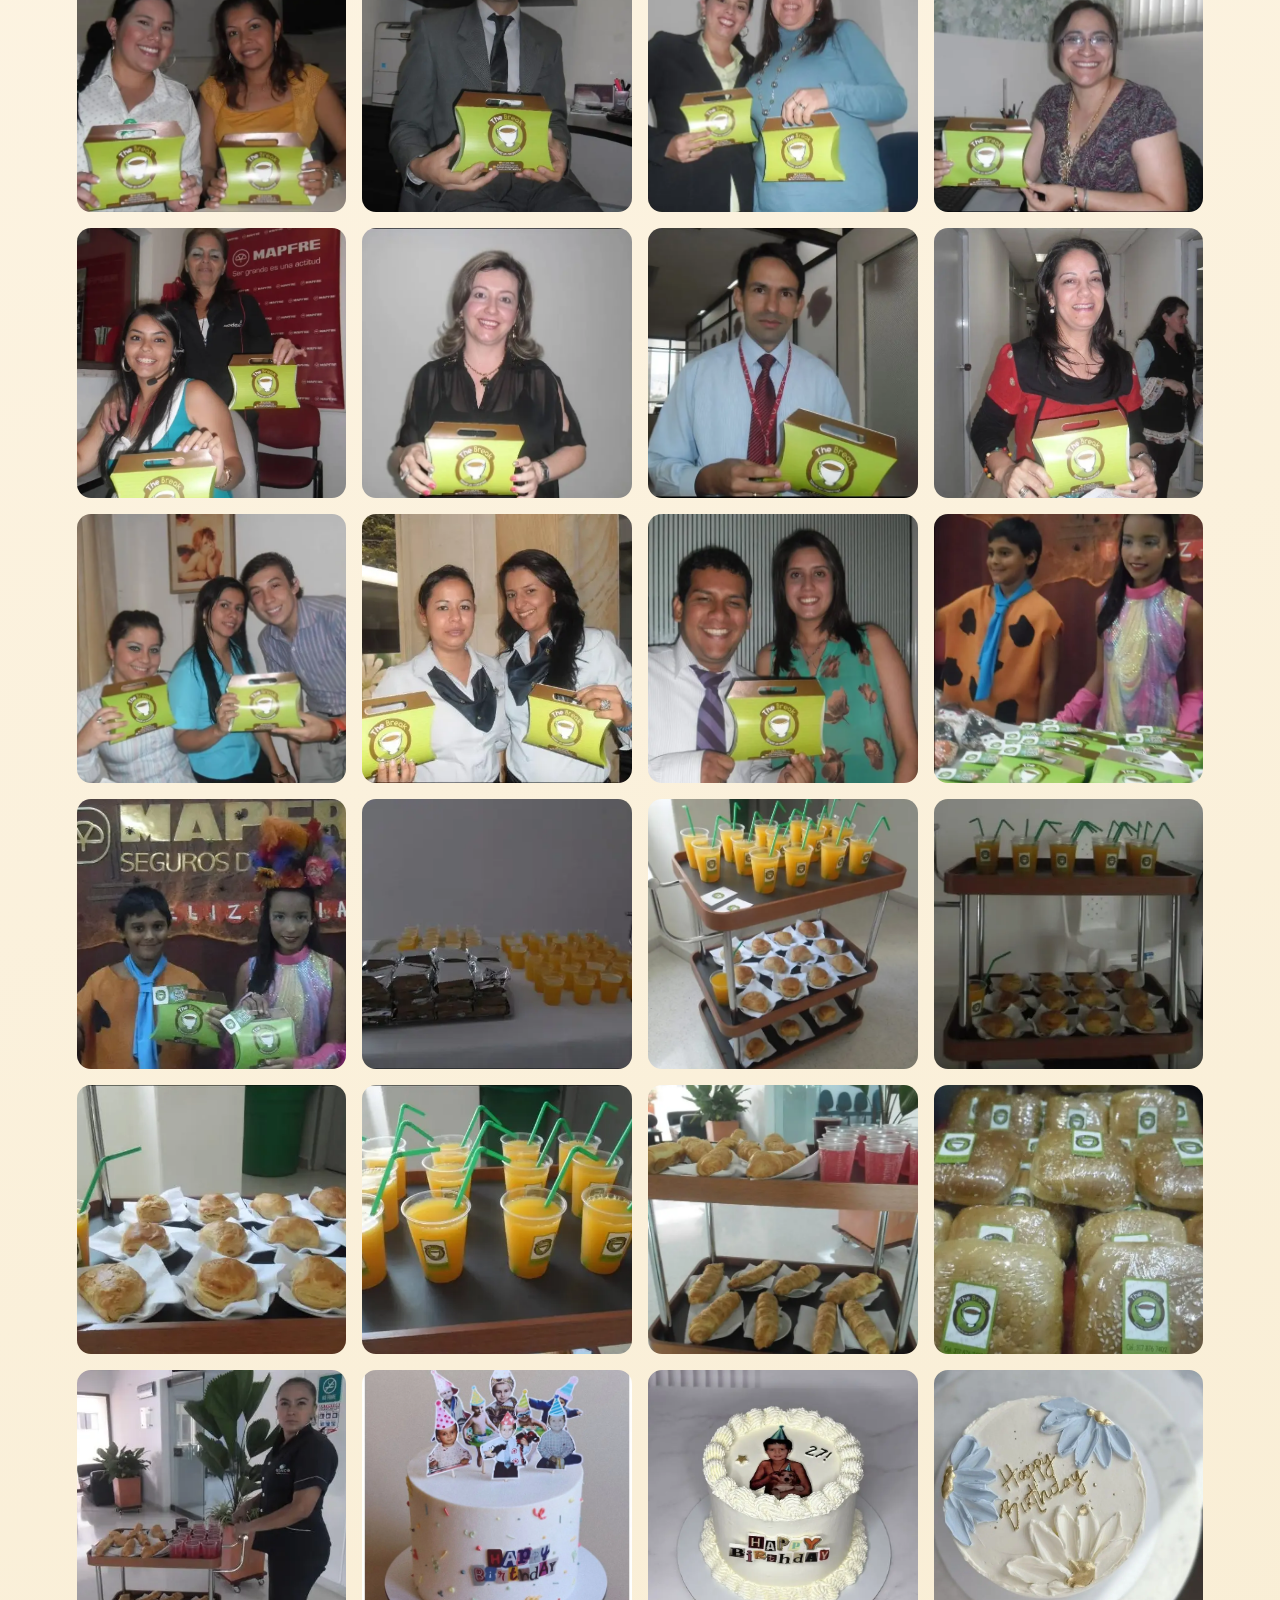
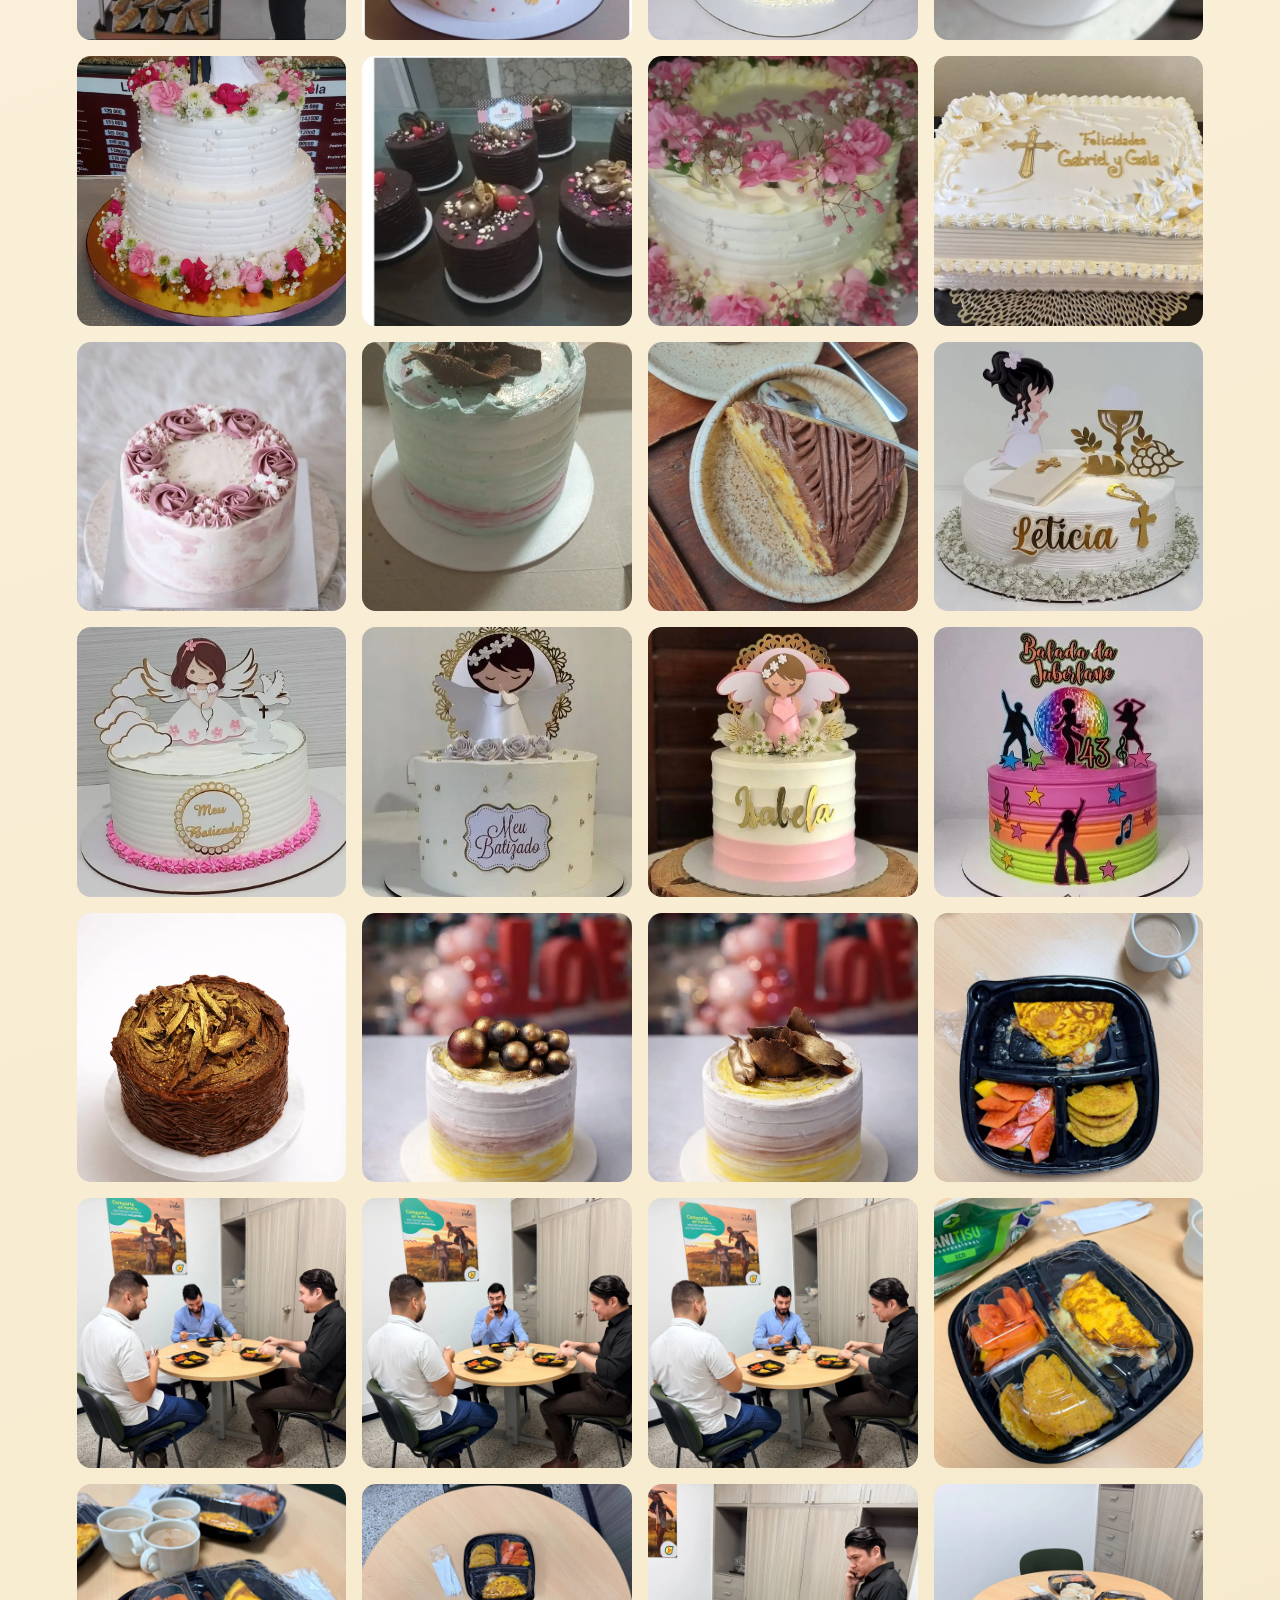
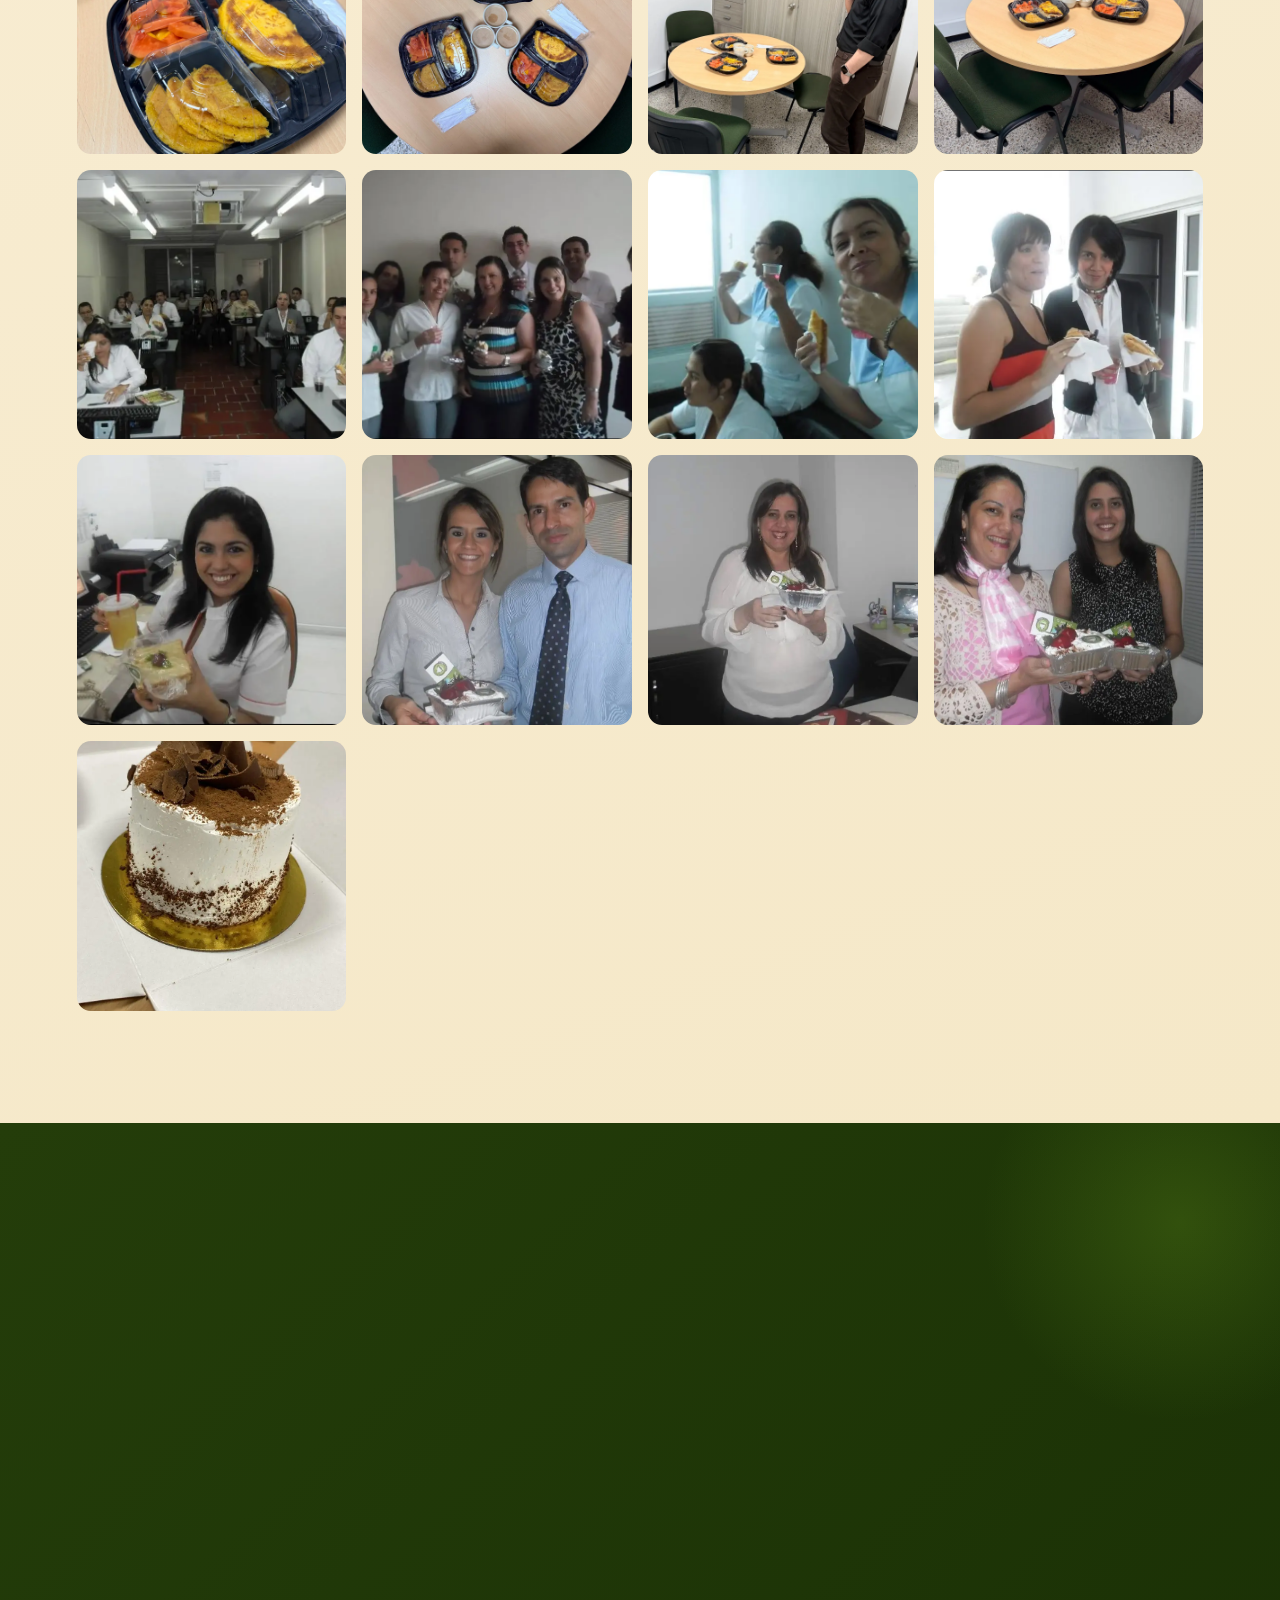
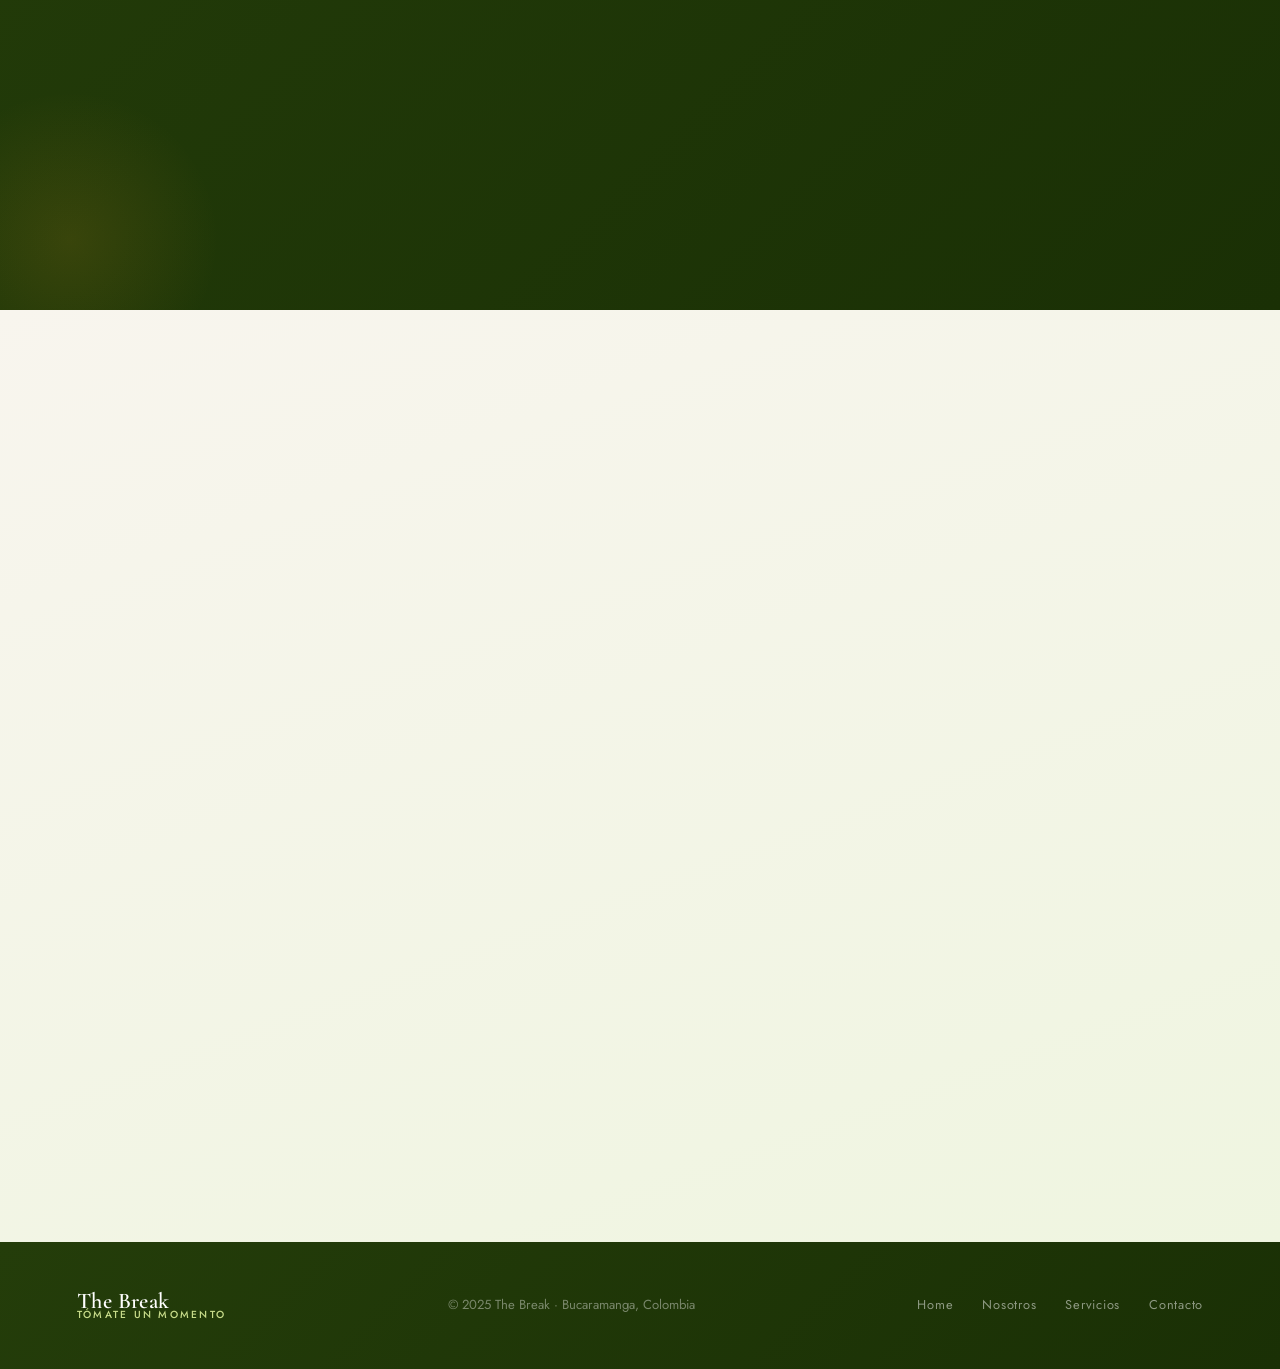
==== commit 02d5bc0b: "Feat: :sparkles: Modify Index" ====
--- a/index.html
+++ b/index.html
@@ -169,7 +169,7 @@
       <h2 class="s-title">Nuestros<br><em>Servicios</em></h2>
       <div class="s-line"></div>
     </div>
-    <p>Diseñamos cada menú pensando en tus colaboradores y el tipo de evento. Desde una reunión matutina hasta una celebración especial. Contamos con una la propuesta perfecta.</p>
+    <p>Diseñamos cada menú pensando en tus colaboradores y el tipo de evento. Desde una reunión matutina hasta una celebración especial. Contamos con una propuesta perfecta.</p>
   </div>
 
   <div class="services-grid reveal">
@@ -196,7 +196,7 @@
     <div class="svc-card">
       <div class="svc-icon">🥗</div>
       <h3>Refrigerios</h3>
-      <p>Amplia variedad de opciones para recargar energías en capacitaciones, pausas activas o jornadas largas. Preparados frescos y con presentación impecable.</p>
+      <p>Amplia variedad de opciones para recargar energías en capacitaciones, pausas activas o jornadas largas.</p>
       <div class="svc-details">
         <h4>Categorías del menú</h4>
         <ul class="svc-includes">
@@ -275,11 +275,6 @@
     <div class="g-item" data-cat="refrigerio"><img src="img/refrigerio7.webp" alt="Refrigerio 7" loading="lazy"/><div class="g-overlay"><span>Refrigerios</span></div></div>
     <div class="g-item" data-cat="refrigerio"><img src="img/refrigerio8.webp" alt="Refrigerio 8" loading="lazy"/><div class="g-overlay"><span>Refrigerios</span></div></div>
     <!-- Postres 1–20 -->
-    <div class="g-item" data-cat="postres"><img src="img/postre1.webp" alt="Postre 1" loading="lazy"/><div class="g-overlay"><span>Postres</span></div></div>
-    <div class="g-item" data-cat="postres"><img src="img/postre2.webp" alt="Postre 2" loading="lazy"/><div class="g-overlay"><span>Postres</span></div></div>
-    <div class="g-item" data-cat="postres"><img src="img/postre3.webp" alt="Postre 3" loading="lazy"/><div class="g-overlay"><span>Postres</span></div></div>
-    <div class="g-item" data-cat="postres"><img src="img/postre4.webp" alt="Postre 4" loading="lazy"/><div class="g-overlay"><span>Postres</span></div></div>
-    <div class="g-item" data-cat="postres"><img src="img/postre5.webp" alt="Postre 5" loading="lazy"/><div class="g-overlay"><span>Postres</span></div></div>
     <div class="g-item" data-cat="postres"><img src="img/postre6.webp" alt="Postre 6" loading="lazy"/><div class="g-overlay"><span>Postres</span></div></div>
     <div class="g-item" data-cat="postres"><img src="img/postre7.webp" alt="Postre 7" loading="lazy"/><div class="g-overlay"><span>Postres</span></div></div>
     <div class="g-item" data-cat="postres"><img src="img/postre8.webp" alt="Postre 8" loading="lazy"/><div class="g-overlay"><span>Postres</span></div></div>
@@ -313,6 +308,10 @@
     <div class="g-item" data-cat="desayuno"><img src="img/desayuno3.webp" alt="Desayuno 3" loading="lazy"/><div class="g-overlay"><span>Desayunos</span></div></div>
     <div class="g-item" data-cat="desayuno"><img src="img/desayuno4.webp" alt="Desayuno 4" loading="lazy"/><div class="g-overlay"><span>Desayunos</span></div></div>
     <div class="g-item" data-cat="desayuno"><img src="img/desayuno5.webp" alt="Desayuno 5" loading="lazy"/><div class="g-overlay"><span>Desayunos</span></div></div>
+    <div class="g-item" data-cat="postres"><img src="img/postre1.webp" alt="Postre 1" loading="lazy"/><div class="g-overlay"><span>Postres</span></div></div>
+    <div class="g-item" data-cat="postres"><img src="img/postre2.webp" alt="Postre 2" loading="lazy"/><div class="g-overlay"><span>Postres</span></div></div>
+    <div class="g-item" data-cat="postres"><img src="img/postre3.webp" alt="Postre 3" loading="lazy"/><div class="g-overlay"><span>Postres</span></div></div>
+    <div class="g-item" data-cat="postres"><img src="img/postre4.webp" alt="Postre 4" loading="lazy"/><div class="g-overlay"><span>Postres</span></div></div>
   </div>
 
   <!-- Lightbox -->
